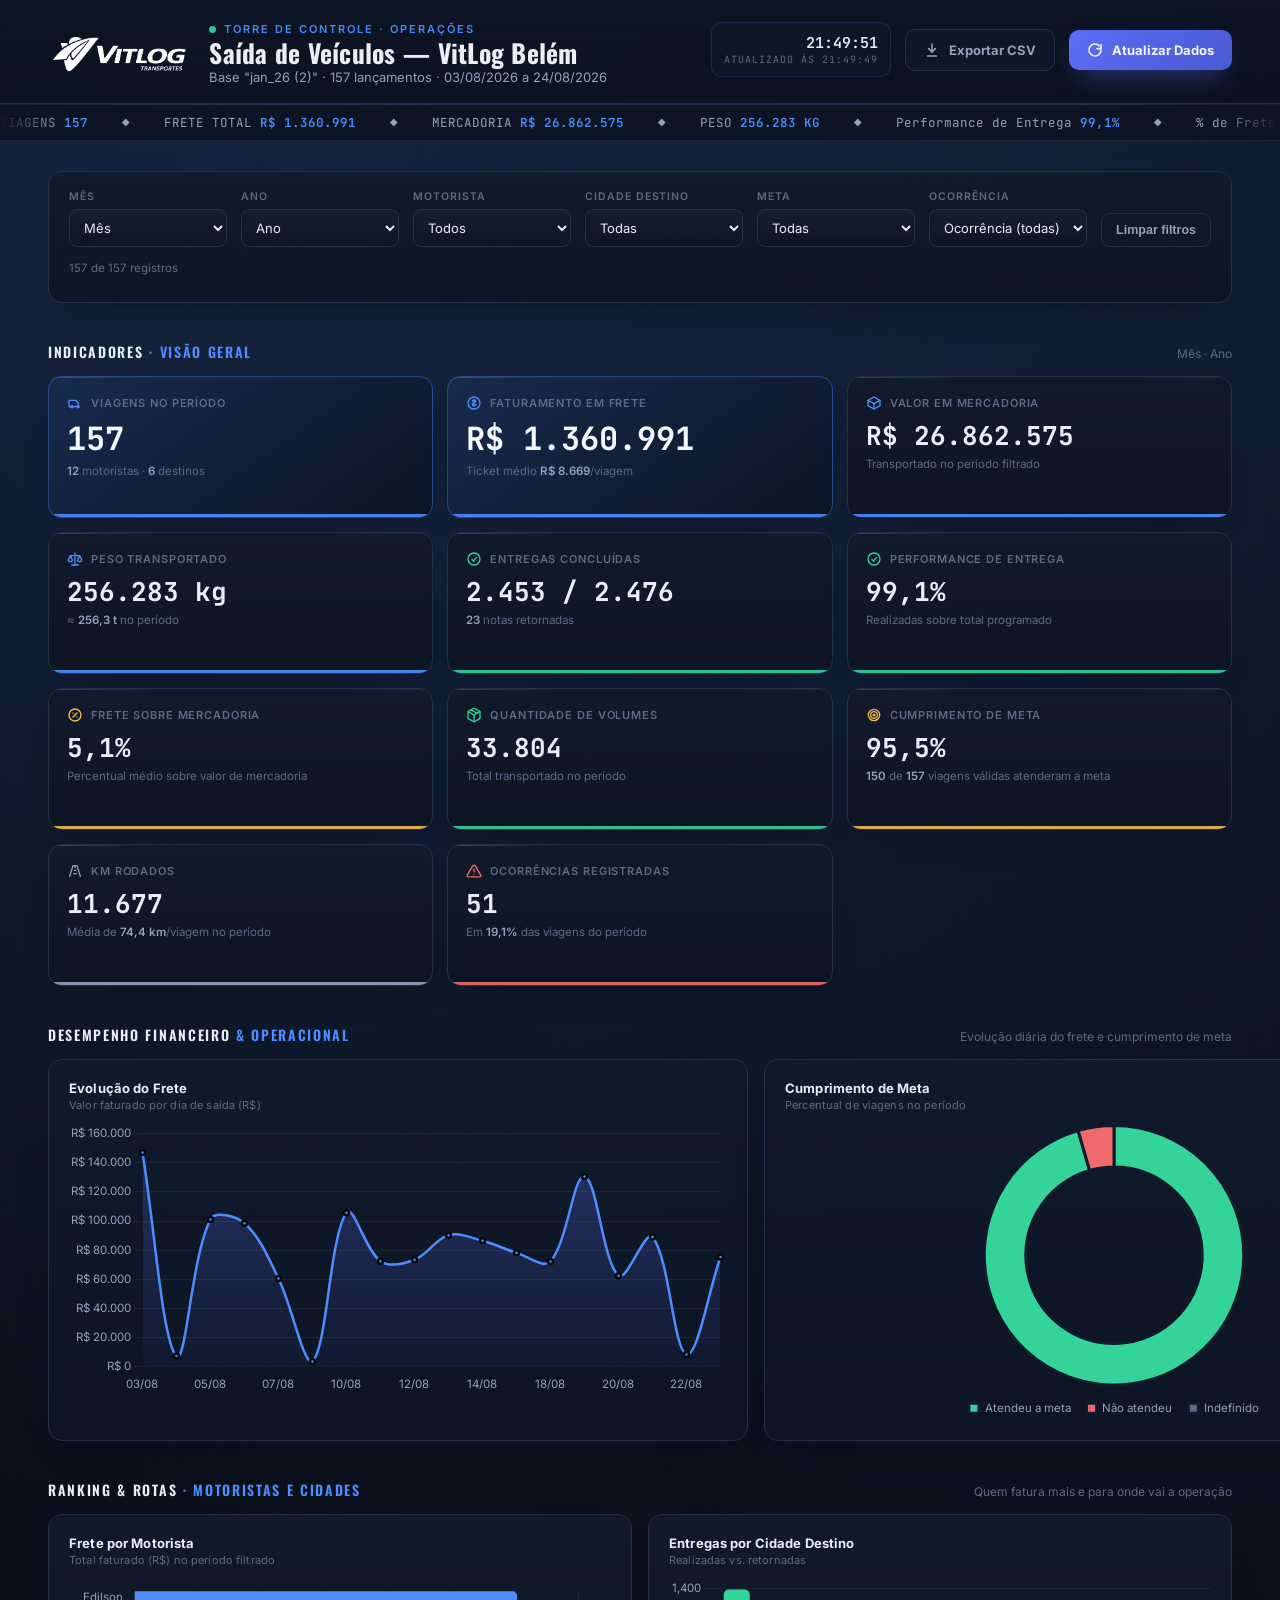
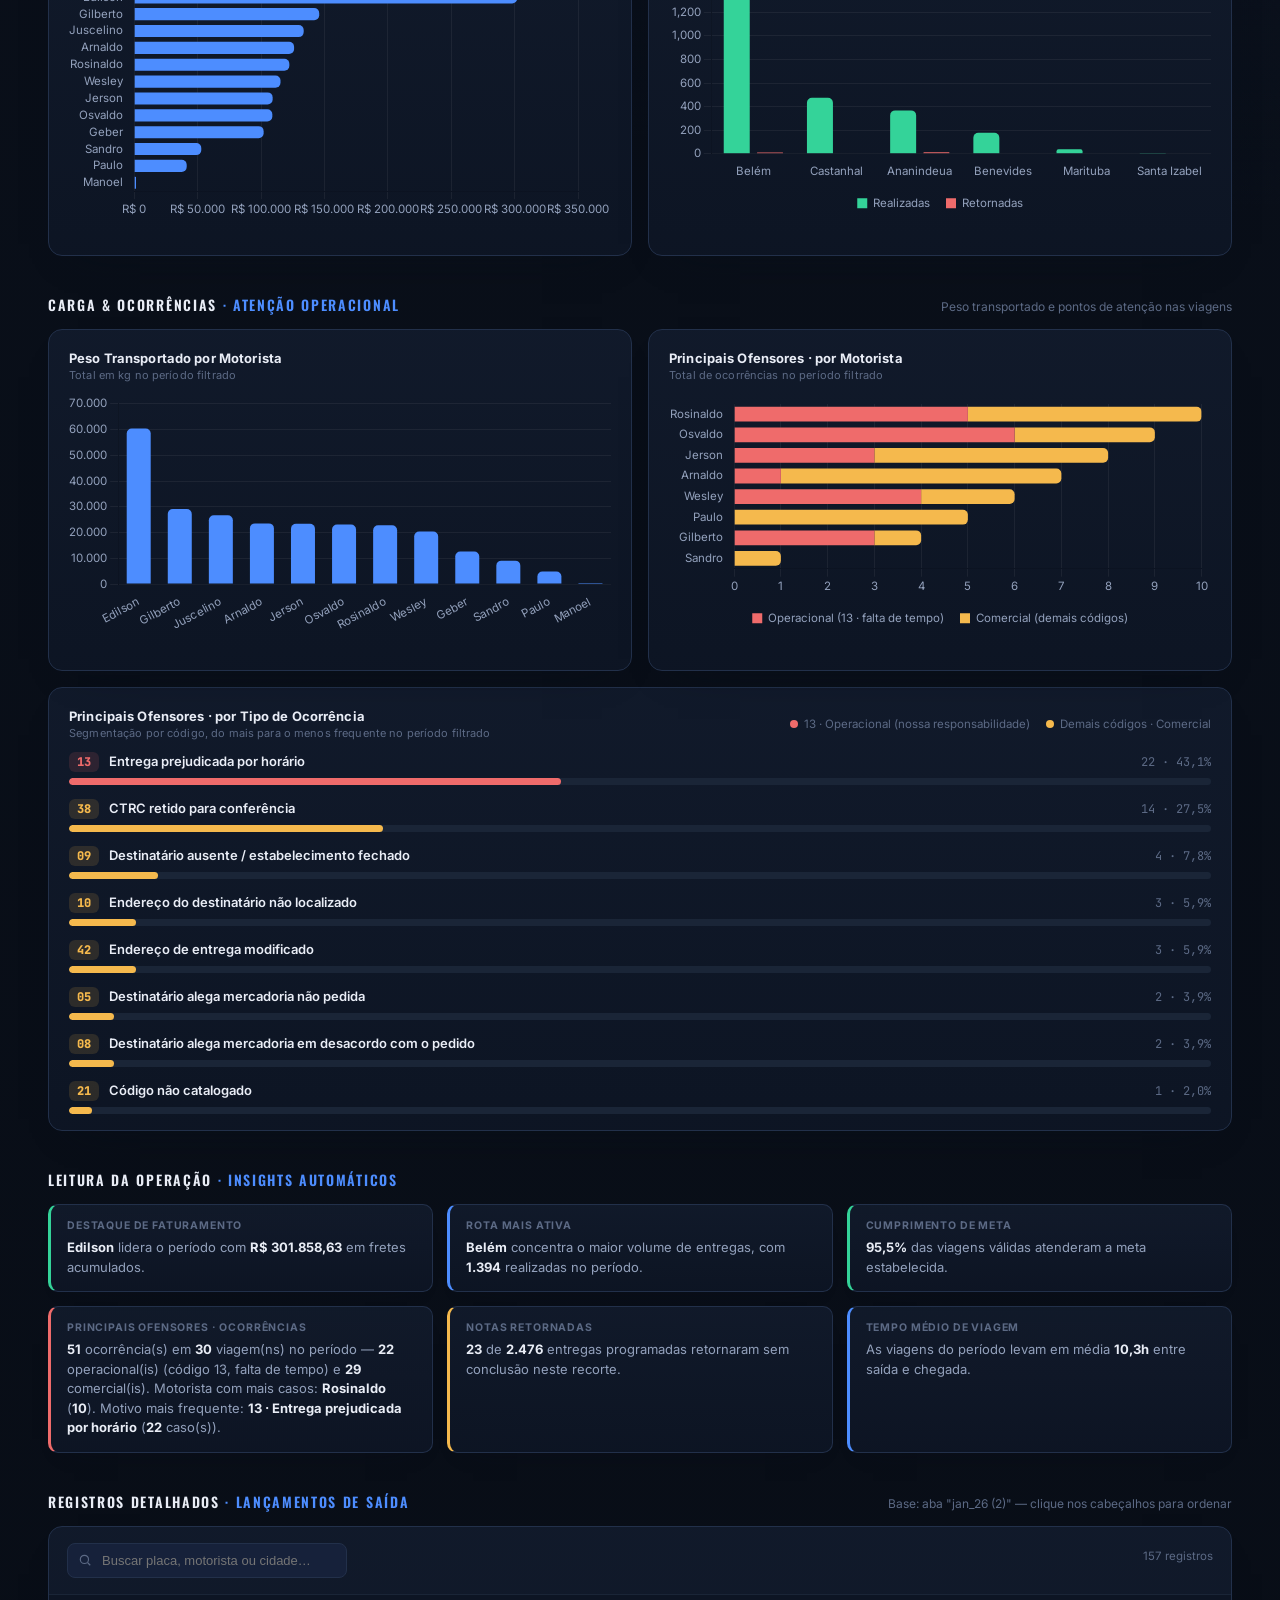
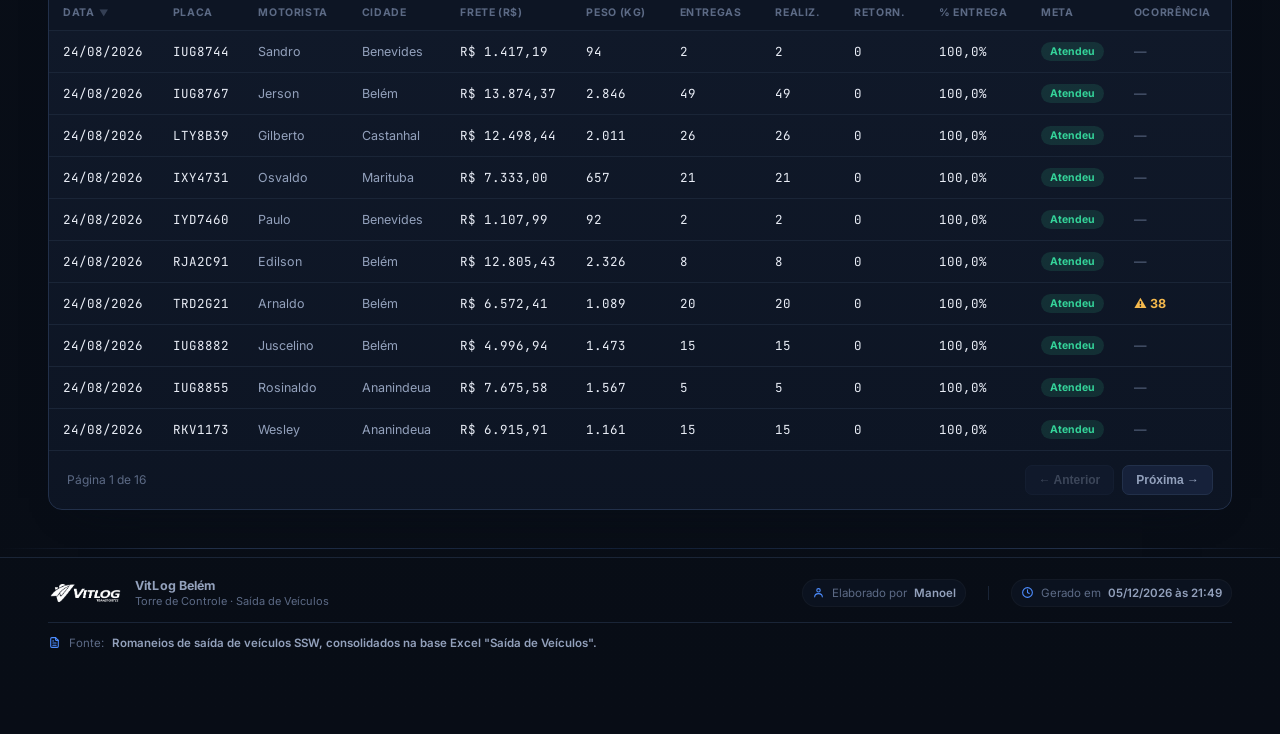
==== index.html @ e60a1e70 "Atualiza projeto" ====
<!DOCTYPE html>
<html lang="pt-BR">
<head>
<meta charset="UTF-8" />
<meta name="viewport" content="width=device-width, initial-scale=1.0" />
<title>Torre de Controle · Saída de Veículos · VitLog Belém</title>
<meta name="description" content="Painel de indicadores operacionais e financeiros da frota VitLog Belém: faturamento, cumprimento de meta, entregas e ocorrências, com filtros por período, motorista e cidade.">
<meta name="color-scheme" content="dark">
<meta name="theme-color" content="#080D16">
<link rel="icon" type="image/png" href="assets/logo.png">
<!--
  Fontes web (Google Fonts): usadas quando há internet disponível, com
  degradação automática para a pilha de fontes do sistema (ver --font-*
  em css/styles.css) quando o computador estiver offline — o painel
  continua 100% funcional sem rede, como descrito no README.
-->
<link rel="preconnect" href="https://fonts.googleapis.com">
<link rel="preconnect" href="https://fonts.gstatic.com" crossorigin>
<link href="https://fonts.googleapis.com/css2?family=Oswald:wght@500;600;700&family=Inter:wght@400;500;600;700;800&family=JetBrains+Mono:wght@400;500;600;700&display=swap" rel="stylesheet">
<link rel="stylesheet" href="css/styles.css">
<script src="js/vendor/chart.umd.js"></script>
</head>
<body>

<header class="topbar">
  <div class="brand">
    <div class="brand-mark">
      <img id="brandLogo" src="assets/logo.png" alt="VitLog Logo">
    </div>
    <div class="brand-text">
      <div class="eyebrow"><span class="live-dot"></span>Torre de Controle · Operações</div>
      <h1>Saída de Veículos — VitLog Belém</h1>
      <p id="periodSub">Carregando período de análise…</p>
    </div>
  </div>
  <div class="top-actions">
    <div class="clock-box">
      <div class="clock-time" id="clockTime">--:--:--</div>
      <div class="clock-label" id="lastUpdate">última atualização</div>
    </div>
    <button id="exportBtn" type="button" aria-label="Exportar registros filtrados em CSV">
      <svg viewBox="0 0 24 24" fill="none" stroke="currentColor" stroke-width="2.4" stroke-linecap="round" stroke-linejoin="round"><path d="M12 3v12"/><path d="m7 10 5 5 5-5"/><path d="M5 21h14"/></svg>
      <span>Exportar CSV</span>
    </button>
    <button id="refreshBtn" type="button">
      <svg viewBox="0 0 24 24" fill="none" stroke="currentColor" stroke-width="2.4" stroke-linecap="round" stroke-linejoin="round"><path d="M21 12a9 9 0 1 1-2.64-6.36"/><path d="M21 4v6h-6"/></svg>
      <span id="refreshLabel">Atualizar Dados</span>
    </button>
  </div>
</header>

<div class="lane-divider"></div>

<div class="ticker-wrap">
  <div class="ticker-track" id="tickerTrack"></div>
</div>

<main>

  <section>
    <div class="filters-bar">
      <div class="filter-field">
        <label>Mês</label>
        <select id="fMes"></select>
      </div>
      <div class="filter-field">
        <label>Ano</label>
        <select id="fAno"></select>
      </div>
      <div class="filter-field">
        <label>Motorista</label>
        <select id="fMotorista"><option value="all">Todos</option></select>
      </div>
      <div class="filter-field">
        <label>Cidade destino</label>
        <select id="fCidade"><option value="all">Todas</option></select>
      </div>
      <div class="filter-field">
        <label>Meta</label>
        <select id="fMeta">
          <option value="all">Todas</option>
          <option value="Atendeu a Meta">Atendeu a meta</option>
          <option value="Não Atendeu a Meta">Não atendeu a meta</option>
        </select>
      </div>
      <div class="filter-field">
        <label>Ocorrência</label>
        <select id="fOcorrencia"></select>
      </div>
      <button id="clearFilters">Limpar filtros</button>
      <div class="filter-count" id="filterCount">— registros</div>
    </div>
  </section>

  <section>
    <div class="section-head">
      <h2>Indicadores <span>· Visão Geral</span></h2>
      <div class="section-sub" id="kpiSub"></div>
    </div>
    <div class="kpi-grid" id="kpiGrid"></div>
  </section>

  <section>
    <div class="section-head">
      <h2>Desempenho Financeiro <span>&amp; Operacional</span></h2>
      <div class="section-sub">Evolução diária do frete e cumprimento de meta</div>
    </div>
    <div class="charts-row">
      <div class="panel">
        <div class="panel-head">
          <div class="panel-title">Evolução do Frete<small>Valor faturado por dia de saída (R$)</small></div>
        </div>
        <div class="chart-box tall"><canvas id="chartFrete"></canvas></div>
      </div>
      <div class="panel">
        <div class="panel-head">
          <div class="panel-title">Cumprimento de Meta<small>Percentual de viagens no período</small></div>
        </div>
        <div class="chart-box tall"><canvas id="chartMeta"></canvas></div>
      </div>
    </div>
  </section>

  <section>
    <div class="section-head">
      <h2>Ranking &amp; Rotas <span>· Motoristas e Cidades</span></h2>
      <div class="section-sub">Quem fatura mais e para onde vai a operação</div>
    </div>
    <div class="charts-row equal">
      <div class="panel">
        <div class="panel-head">
          <div class="panel-title">Frete por Motorista<small>Total faturado (R$) no período filtrado</small></div>
        </div>
        <div class="chart-box"><canvas id="chartMotorista"></canvas></div>
      </div>
      <div class="panel">
        <div class="panel-head">
          <div class="panel-title">Entregas por Cidade Destino<small>Realizadas vs. retornadas</small></div>
        </div>
        <div class="chart-box"><canvas id="chartCidade"></canvas></div>
      </div>
    </div>
  </section>

  <section>
    <div class="section-head">
      <h2>Carga &amp; Ocorrências <span>· Atenção Operacional</span></h2>
      <div class="section-sub">Peso transportado e pontos de atenção nas viagens</div>
    </div>
    <div class="charts-row equal">
      <div class="panel">
        <div class="panel-head">
          <div class="panel-title">Peso Transportado por Motorista<small>Total em kg no período filtrado</small></div>
        </div>
        <div class="chart-box"><canvas id="chartPeso"></canvas></div>
      </div>
      <div class="panel">
        <div class="panel-head">
          <div class="panel-title">Principais Ofensores · por Motorista<small>Total de ocorrências no período filtrado</small></div>
        </div>
        <div class="chart-box"><canvas id="chartOcorrencia"></canvas></div>
      </div>
    </div>

    <div class="panel" style="margin-top:16px;">
      <div class="panel-head">
        <div class="panel-title">Principais Ofensores · por Tipo de Ocorrência<small>Segmentação por código, do mais para o menos frequente no período filtrado</small></div>
        <div class="occ-legend">
          <span><i class="dot operational"></i>13 · Operacional (nossa responsabilidade)</span>
          <span><i class="dot commercial"></i>Demais códigos · Comercial</span>
        </div>
      </div>
      <div class="rank-list" id="occTypeRanking"></div>
    </div>
  </section>

  <section>
    <div class="section-head">
      <h2>Leitura da Operação <span>· Insights Automáticos</span></h2>
    </div>
    <div class="insight-grid" id="insightGrid"></div>
  </section>

  <section>
    <div class="section-head">
      <h2>Registros Detalhados <span>· Lançamentos de Saída</span></h2>
      <div class="section-sub">Base: aba "jan_26 (2)" — clique nos cabeçalhos para ordenar</div>
    </div>
    <div class="table-panel">
      <div class="table-toolbar">
        <div class="search-box">
          <svg viewBox="0 0 24 24" fill="none" stroke="currentColor" stroke-width="2"><circle cx="11" cy="11" r="7"/><path d="m21 21-4.3-4.3"/></svg>
          <label for="tableSearch" class="visually-hidden">Buscar por placa, motorista ou cidade</label>
          <input type="text" id="tableSearch" placeholder="Buscar placa, motorista ou cidade…">
        </div>
        <div class="filter-count" id="tableCount"></div>
      </div>
      <div class="table-scroll">
        <table>
          <caption class="visually-hidden">Lançamentos detalhados de saída de veículos, clique em um cabeçalho de coluna para ordenar</caption>
          <thead>
            <tr>
              <th data-key="data" tabindex="0" role="button" aria-sort="descending">Data<span class="sort-arrow"></span></th>
              <th data-key="placa" tabindex="0" role="button" aria-sort="none">Placa<span class="sort-arrow"></span></th>
              <th data-key="motorista" tabindex="0" role="button" aria-sort="none">Motorista<span class="sort-arrow"></span></th>
              <th data-key="cidade" tabindex="0" role="button" aria-sort="none">Cidade<span class="sort-arrow"></span></th>
              <th data-key="valorFrete" tabindex="0" role="button" aria-sort="none">Frete (R$)<span class="sort-arrow"></span></th>
              <th data-key="peso" tabindex="0" role="button" aria-sort="none">Peso (kg)<span class="sort-arrow"></span></th>
              <th data-key="entregas" tabindex="0" role="button" aria-sort="none">Entregas<span class="sort-arrow"></span></th>
              <th data-key="realizadas" tabindex="0" role="button" aria-sort="none">Realiz.<span class="sort-arrow"></span></th>
              <th data-key="retornadas" tabindex="0" role="button" aria-sort="none">Retorn.<span class="sort-arrow"></span></th>
              <th data-key="pctEntrega" tabindex="0" role="button" aria-sort="none">% Entrega<span class="sort-arrow"></span></th>
              <th data-key="meta" tabindex="0" role="button" aria-sort="none">Meta<span class="sort-arrow"></span></th>
              <th data-key="ocorrencia" tabindex="0" role="button" aria-sort="none">Ocorrência<span class="sort-arrow"></span></th>
            </tr>
          </thead>
          <tbody id="tableBody"></tbody>
        </table>
      </div>
      <div class="table-footer">
        <div class="pg-info" id="pgInfo"></div>
        <div class="pg-btns">
          <button id="pgPrev">← Anterior</button>
          <button id="pgNext">Próxima →</button>
        </div>
      </div>
    </div>
  </section>

</main>

<div class="lane-divider"></div>

<footer>
  <div class="footer-top">
    <div class="footer-left">
      <div class="footer-mark">
        <img id="footerLogo" src="assets/logo.png" alt="VitLog Logo">
      </div>
      <div class="footer-id">
        <span class="f-brand">VitLog Belém</span>
        <span class="f-sub">Torre de Controle · Saída de Veículos</span>
      </div>
    </div>
    <div class="footer-meta">
      <span class="footer-chip">
        <svg viewBox="0 0 24 24" fill="none" stroke="currentColor" stroke-width="2" stroke-linecap="round" stroke-linejoin="round"><circle cx="12" cy="8" r="3.2"/><path d="M5 20c0-3.6 3-6 7-6s7 2.4 7 6"/></svg>
        Elaborado por <b>Manoel</b>
      </span>
      <span class="footer-divider"></span>
      <span class="footer-chip" id="footGenerated">
        <svg viewBox="0 0 24 24" fill="none" stroke="currentColor" stroke-width="2" stroke-linecap="round" stroke-linejoin="round"><circle cx="12" cy="12" r="9"/><path d="M12 7v5l3.2 2"/></svg>
        Gerado em <b id="footGeneratedDate">—</b>
      </span>
    </div>
  </div>
  <div class="footer-source">
    <svg viewBox="0 0 24 24" fill="none" stroke="currentColor" stroke-width="2" stroke-linecap="round" stroke-linejoin="round"><path d="M14 3v4a1 1 0 0 0 1 1h4"/><path d="M17 21H7a2 2 0 0 1-2-2V5a2 2 0 0 1 2-2h7l5 5v11a2 2 0 0 1-2 2Z"/><path d="M9 13h6M9 17h6M9 9h1"/></svg>
    Fonte: <b>Romaneios de saída de veículos SSW, consolidados na base Excel "Saída de Veículos".</b>
  </div>
</footer>

<div id="toast" role="status" aria-live="polite">
  <svg viewBox="0 0 24 24" fill="none" stroke="currentColor" stroke-width="2.4" stroke-linecap="round" stroke-linejoin="round"><path d="M20 6 9 17l-5-5"/></svg>
  <span id="toastMsg">Dados atualizados</span>
</div>

<script src="data/dataset.js"></script>
<script src="js/app.js"></script>
</body>
</html>
---- css/styles.css ----
:root{
    color-scheme: dark;
    --bg:#080D16;
    --bg-panel:#111A2B;
    --bg-panel-2:#0D1524;
    --bg-elev:#16213A;
    --border:#22304A;
    --border-soft:#1A2537;
    --text:#E9EDF6;
    --text-dim:#93A1BC;
    --text-faint:#5C6A85;
    --accent:#4D8DFF;
    --accent-soft:#4D8DFF22;
    --accent-2:#34D399;
    --accent-2-soft:#34D39922;
    --accent-3:#F5B94D;
    --accent-3-soft:#F5B94D22;
    --accent-danger:#EF6B6B;
    --accent-danger-soft:#EF6B6B22;
    --accent-blue:#4D8DFF;
    --accent-blue-soft:#4D8DFF22;
    --radius:14px;
    --shadow: 0 20px 50px -25px rgba(0,0,0,0.6);
    /* Pilhas de fonte com degradação: se 'Inter'/'Oswald'/'JetBrains Mono' não
       carregarem (ex.: sem internet), o navegador cai direto em fontes do
       sistema, mantendo o painel legível e utilizável offline. */
    --font-sans: 'Inter', -apple-system, 'Segoe UI', Roboto, Helvetica, Arial, sans-serif;
    --font-display: 'Oswald', 'Segoe UI', Roboto, Helvetica, Arial, sans-serif;
    --font-mono: 'JetBrains Mono', 'SFMono-Regular', Consolas, 'Liberation Mono', Menlo, monospace;
  }
  *{box-sizing:border-box; margin:0; padding:0;}
  html,body{background:var(--bg); color:var(--text); font-family:var(--font-sans); -webkit-font-smoothing:antialiased;}
  .visually-hidden{
    position:absolute; width:1px; height:1px; margin:-1px; padding:0; overflow:hidden;
    clip:rect(0 0 0 0); white-space:nowrap; border:0;
  }
  body{
    background:
      radial-gradient(circle at 12% 0%, rgba(77,141,255,0.14), transparent 38%),
      radial-gradient(circle at 88% 6%, rgba(77,141,255,0.07), transparent 42%),
      linear-gradient(180deg, #0a101b 0%, var(--bg) 100%);
    min-height:100vh;
    padding-bottom:60px;
  }
  ::selection{background:var(--accent); color:#0A0A0A;}
  .mono{font-family:var(--font-mono);}
  .display{font-family:var(--font-display); text-transform:uppercase; letter-spacing:0.04em;}

  /* ---------- Lane divider (signature motif) ---------- */
  .lane-divider{
    height:1px;
    width:100%;
    background:linear-gradient(90deg, transparent 0%, var(--border) 15%, var(--accent-soft) 50%, var(--border) 85%, transparent 100%);
    margin: 0;
  }

  /* ---------- Header ---------- */
  header.topbar{
    padding: 22px clamp(16px,4vw,48px) 18px;
    display:flex; align-items:flex-start; justify-content:space-between; gap:24px; flex-wrap:wrap;
    border:1px solid rgba(34,48,74,0.9);
    border-top:none; border-left:none; border-right:none;
    background:linear-gradient(180deg, rgba(12,20,35,0.92), rgba(8,13,22,0.72));
    backdrop-filter: blur(8px);
  }
  .brand{display:flex; align-items:center; gap:18px; min-width:0;}
  .brand-mark{
    height:42px; width:auto; max-width:260px; min-width:0; border-radius:0;
    background:transparent; display:flex; align-items:center; justify-content:flex-start;
    box-shadow:none; flex-shrink:0;
  }
  .brand-text{min-width:0;}
  .brand-mark img,
  .footer-mark img{
    display:block; width:auto; height:100%; max-width:100%;
    object-fit:contain; filter: brightness(0) invert(1) saturate(0.15);
  }
  .brand-mark svg{width:24px; height:24px;}
  .brand-text .eyebrow{
    font-size:11px; letter-spacing:0.18em; color:var(--accent); font-weight:600; text-transform:uppercase;
    display:flex; align-items:center; gap:8px;
    opacity:0.96;
  }
  .live-dot{width:7px; height:7px; border-radius:50%; background:var(--accent-2); box-shadow:0 0 0 0 var(--accent-2); animation:pulse 2s infinite;}
  @keyframes pulse{
    0%{box-shadow:0 0 0 0 rgba(47,217,138,0.55);}
    70%{box-shadow:0 0 0 8px rgba(47,217,138,0);}
    100%{box-shadow:0 0 0 0 rgba(47,217,138,0);}
  }
  .brand-text h1{
    font-family:var(--font-display); font-weight:700; font-size:clamp(22px, 2vw, 30px); letter-spacing:0.01em;
    margin-top:2px; text-transform:none; line-height:1.15;
  }
  .brand-text p{color:var(--text-dim); font-size:13px; margin-top:2px;}

  .top-actions{display:flex; align-items:center; gap:14px; flex-wrap:wrap;}
  .clock-box{
    text-align:right; font-family:var(--font-mono);
    background:rgba(17,26,43,0.7); border:1px solid rgba(91,110,245,0.18);
    border-radius:10px; padding:10px 12px; box-shadow:inset 0 1px 0 rgba(255,255,255,0.02);
  }
  .clock-box .clock-time{font-size:15px; font-weight:600; color:var(--text);}
  .clock-box .clock-label{font-size:10px; color:var(--text-faint); letter-spacing:0.1em; text-transform:uppercase;}

  #refreshBtn{
    display:flex; align-items:center; gap:9px;
    background:linear-gradient(135deg, #5B6EF5 0%, #4A5AD3 100%);
    color:#F5F7FF; border:none;
    font-family:var(--font-sans); font-weight:700; font-size:13px;
    padding:12px 18px; border-radius:10px; cursor:pointer;
    box-shadow:0 12px 28px -12px rgba(91,110,245,0.7);
    transition:transform .15s ease, box-shadow .15s ease, opacity .15s ease;
  }
  #refreshBtn:hover{transform:translateY(-1px); box-shadow:0 16px 32px -12px rgba(91,110,245,0.75); filter:brightness(1.04);}
  #refreshBtn:active{transform:translateY(0px) scale(0.98);}
  #refreshBtn:disabled{opacity:0.7; cursor:progress;}
  #refreshBtn svg{width:16px; height:16px; transition:transform .6s ease;}
  #refreshBtn.spinning svg{animation:spin 0.7s linear infinite;}
  @keyframes spin{to{transform:rotate(360deg);}}

  #exportBtn{
    display:flex; align-items:center; gap:9px;
    background:rgba(17,26,43,0.7); color:var(--text-dim);
    border:1px solid var(--border);
    font-family:var(--font-sans); font-weight:700; font-size:13px;
    padding:12px 18px; border-radius:10px; cursor:pointer;
    transition:transform .15s ease, border-color .15s ease, color .15s ease;
  }
  #exportBtn:hover{transform:translateY(-1px); border-color:var(--accent-2); color:var(--accent-2);}
  #exportBtn:active{transform:translateY(0px) scale(0.98);}
  #exportBtn svg{width:16px; height:16px;}

  /* ---------- Ticker ---------- */
  .ticker-wrap{
    background:var(--bg-panel-2);
    border-bottom:1px solid var(--border-soft);
    overflow:hidden;
    white-space:nowrap;
    position:relative;
  }
  .ticker-wrap::before, .ticker-wrap::after{
    content:''; position:absolute; top:0; bottom:0; width:60px; z-index:2; pointer-events:none;
  }
  .ticker-wrap::before{left:0; background:linear-gradient(90deg, var(--bg-panel-2), transparent);}
  .ticker-wrap::after{right:0; background:linear-gradient(270deg, var(--bg-panel-2), transparent);}
  .ticker-track{
    display:inline-flex; align-items:center; gap:34px; padding:9px 0;
    animation:ticker 38s linear infinite;
  }
  .ticker-wrap:hover .ticker-track{animation-play-state:paused;}
  @keyframes ticker{ from{transform:translateX(0);} to{transform:translateX(-50%);} }
  .ticker-item{
    font-family:var(--font-mono); font-size:12.5px; color:var(--text-dim);
    display:inline-flex; align-items:center; gap:8px;
  }
  .ticker-item b{color:var(--accent); font-weight:600;}
  .ticker-item .dot{color:var(--border);}

  /* ---------- Layout ---------- */
  main{padding: 30px clamp(16px,4vw,48px) 0; max-width:1600px; margin:0 auto;}
  section{margin-bottom:38px;}
  .section-head{display:flex; align-items:baseline; justify-content:space-between; margin-bottom:14px; flex-wrap:wrap; gap:8px;}
  .section-head h2{font-family:var(--font-display); font-size:14px; letter-spacing:0.12em; text-transform:uppercase; color:var(--text); font-weight:600;}
  .section-head h2 span{color:var(--accent);}
  .section-sub{font-size:12px; color:var(--text-faint);}

  /* ---------- Filters ---------- */
  .filters-bar{
    background:linear-gradient(180deg, rgba(17,26,43,0.95), rgba(13,21,36,0.9)); border:1px solid var(--border); border-radius:var(--radius);
    padding:18px 20px; display:flex; gap:14px; flex-wrap:wrap; align-items:flex-end;
    box-shadow:0 18px 40px -28px rgba(7,12,20,0.95);
  }
  .filter-field{display:flex; flex-direction:column; gap:6px; min-width:140px; flex:1;}
  .filter-field label{font-size:10.5px; letter-spacing:0.09em; text-transform:uppercase; color:var(--text-faint); font-weight:600;}
  .filter-field select, .filter-field input{
    background:linear-gradient(180deg, rgba(21,31,48,0.9), rgba(13,21,36,0.8)); border:1px solid var(--border); color:var(--text);
    border-radius:8px; padding:9px 10px; font-size:13px; font-family:var(--font-sans);
    outline:none; transition:border-color .15s ease, box-shadow .15s ease, transform .15s ease;
  }
  .filter-field select:focus, .filter-field input:focus{border-color:var(--accent); box-shadow:0 0 0 3px rgba(91,110,245,0.12);}
  .filter-field select option{
    background-color:#151F33; color:var(--text); padding:8px 10px;
  }
  .filter-field select option:checked, .filter-field select option:hover{
    background-color:var(--accent); color:#F5F7FF;
  }
  .filter-field.grow{flex:1.4;}
  #clearFilters{
    background:transparent; border:1px solid var(--border); color:var(--text-dim);
    padding:9px 14px; border-radius:8px; font-size:12.5px; font-weight:600; cursor:pointer;
    white-space:nowrap; transition:all .15s ease;
  }
  #clearFilters:hover{border-color:var(--accent-danger); color:var(--accent-danger);}
  .filter-count{font-size:11.5px; color:var(--text-faint); white-space:nowrap; padding-bottom:9px;}

  /* ---------- KPI grid ---------- */
  .kpi-grid{display:grid; grid-template-columns:repeat(5, minmax(0, 1fr)); gap:14px;}
  .kpi-card{
    background:linear-gradient(180deg, rgba(17,26,43,0.96), rgba(13,21,36,0.96)); border:1px solid var(--border); border-radius:var(--radius);
    min-height:142px; padding:18px 18px 16px; position:relative; overflow:hidden; box-shadow:0 18px 40px -30px rgba(7,14,24,0.9);
    transition:transform .18s ease, border-color .18s ease, box-shadow .18s ease;
  }
  .kpi-card:hover{transform:translateY(-2px); border-color:rgba(77,141,255,0.55); box-shadow:0 22px 46px -28px rgba(77,141,255,0.4);}
  .kpi-card:nth-child(1), .kpi-card:nth-child(2){
    background:linear-gradient(145deg, rgba(24,43,78,0.98), rgba(13,21,36,0.98));
    border-color:rgba(77,141,255,0.38);
  }
  .kpi-card:nth-child(1) .kpi-value, .kpi-card:nth-child(2) .kpi-value{font-size:32px; color:#F5F8FF;}
  .kpi-card::before{
    content:''; position:absolute; inset:0 auto auto 0; width:100%; height:1px;
    background:linear-gradient(90deg, rgba(255,255,255,0.18), transparent 30%, transparent 70%, rgba(255,255,255,0.06));
  }
  .kpi-card::after{
    content:''; position:absolute; left:0; bottom:0; height:3px; width:100%;
    background:var(--kpi-color, var(--accent)); opacity:0.9;
  }
  .kpi-label{font-size:11px; letter-spacing:0.08em; text-transform:uppercase; color:var(--text-faint); font-weight:600; display:flex; align-items:center; gap:8px;}
  .kpi-icon{width:16px; height:16px; color:var(--kpi-color, var(--accent));}
  .kpi-value{font-family:var(--font-mono); font-size:26px; font-weight:700; margin-top:10px; color:var(--text); letter-spacing:0; line-height:1.15;}
  .kpi-sub{font-size:11.5px; color:var(--text-faint); margin-top:6px;}
  .kpi-sub b{color:var(--text-dim); font-weight:600;}

  /* ---------- Charts ---------- */
  .charts-row{display:grid; grid-template-columns: 1.5fr 1fr; gap:16px;}
  .charts-row.equal{grid-template-columns:1fr 1fr;}
  .panel{
    background:linear-gradient(180deg, rgba(17,26,43,0.96), rgba(13,21,36,0.96)); border:1px solid var(--border); border-radius:var(--radius);
    padding:20px 20px 16px; box-shadow:0 18px 40px -30px rgba(7,14,24,0.9); display:flex; flex-direction:column;
  }
  .panel-head{display:flex; align-items:center; justify-content:space-between; margin-bottom:12px; flex-wrap:wrap; gap:10px;}
  .occ-legend{display:flex; gap:16px; flex-wrap:wrap; font-size:11.5px; color:var(--text-faint);}
  .occ-legend span{display:flex; align-items:center; gap:6px;}
  .occ-legend .dot{width:8px; height:8px; border-radius:50%; display:inline-block;}
  .occ-legend .dot.operational{background:var(--accent-danger);}
  .occ-legend .dot.commercial{background:var(--accent-3);}
  .panel-title{font-size:13px; font-weight:700; color:var(--text); letter-spacing:0.01em;}
  .panel-title small{display:block; font-size:11px; color:var(--text-faint); font-weight:400; margin-top:2px;}
  .chart-box{position:relative; height:260px;}
  .chart-box.tall{height:300px;}

  .legend-chip{font-size:10.5px; padding:4px 9px; border-radius:20px; font-weight:600; display:inline-flex; align-items:center; gap:5px;}

  /* ---------- Insights ---------- */
  .insight-grid{display:grid; grid-template-columns:repeat(3, 1fr); gap:14px;}
  .insight-card{
    background:linear-gradient(180deg, rgba(17,26,43,0.94), rgba(13,21,36,0.92)); border:1px solid var(--border); border-left:3px solid var(--accent);
    border-radius:10px; padding:14px 16px; box-shadow:0 12px 28px -26px rgba(10,16,27,0.9);
  }
  .insight-card.warn{border-left-color:var(--accent-3);}
  .insight-card.danger{border-left-color:var(--accent-danger);}
  .insight-card.good{border-left-color:var(--accent-2);}
  .insight-card .i-label{font-size:10.5px; text-transform:uppercase; letter-spacing:0.08em; color:var(--text-faint); font-weight:700; margin-bottom:6px;}
  .insight-card .i-text{font-size:13px; color:var(--text-dim); line-height:1.5;}
  .insight-card .i-text b{color:var(--text); font-weight:700;}

  /* ---------- Table ---------- */
  .table-panel{background:linear-gradient(180deg, rgba(17,26,43,0.96), rgba(13,21,36,0.96)); border:1px solid var(--border); border-radius:var(--radius); box-shadow:0 18px 40px -30px rgba(7,14,24,0.9); overflow:hidden;}
  .table-toolbar{
    display:flex; align-items:center; justify-content:space-between; gap:14px; padding:16px 18px; flex-wrap:wrap;
    border-bottom:1px solid var(--border-soft);
  }
  .search-box{position:relative; flex:1; max-width:280px; min-width:180px;}
  .search-box input{
    width:100%; background:var(--bg-elev); border:1px solid var(--border); color:var(--text);
    padding:9px 12px 9px 34px; border-radius:8px; font-size:13px; outline:none;
  }
  .search-box input:focus{border-color:var(--accent);}
  .search-box svg{position:absolute; left:11px; top:50%; transform:translateY(-50%); width:14px; height:14px; color:var(--text-faint);}
  .table-scroll{overflow-x:auto;}
  table{width:100%; border-collapse:collapse; min-width:960px;}
  thead th{
    text-align:left; font-size:10.5px; text-transform:uppercase; letter-spacing:0.06em; color:var(--text-faint);
    padding:11px 14px; border-bottom:1px solid var(--border-soft); cursor:pointer; user-select:none; white-space:nowrap;
    font-weight:700; background:var(--bg-panel-2);
  }
  thead th:hover{color:var(--accent);}
  thead th .sort-arrow{margin-left:4px; opacity:0.5; font-size:9px;}
  tbody td{padding:11px 14px; border-bottom:1px solid var(--border-soft); font-size:12.5px; color:var(--text-dim); white-space:nowrap;}
  tbody tr:hover{background:var(--bg-elev);}
  tbody td.mono-cell{font-family:var(--font-mono); color:var(--text);}
  .badge{padding:3px 9px; border-radius:20px; font-size:10.5px; font-weight:700; display:inline-block;}
  .badge.ok{background:var(--accent-2-soft); color:var(--accent-2);}
  .badge.no{background:var(--accent-danger-soft); color:var(--accent-danger);}
  .badge.na{background:var(--border-soft); color:var(--text-faint);}
  .occ-flag{color:var(--accent-3); font-weight:700;}
  .occ-flag-critical{color:var(--accent-danger); font-weight:800;}
  .occ-none{color:var(--text-faint);}

  /* Ranking de ofensores por tipo de ocorrência */
  .rank-list{display:flex; flex-direction:column; gap:14px;}
  .rank-empty{color:var(--text-faint); font-size:13px; padding:8px 2px;}
  .rank-item-top{display:flex; align-items:baseline; gap:10px; margin-bottom:6px; flex-wrap:wrap;}
  .rank-code{
    font-family:var(--font-mono); font-weight:800; font-size:12px;
    padding:2px 8px; border-radius:6px; letter-spacing:0.02em;
  }
  .rank-code.operational{color:var(--accent-danger); background:var(--accent-danger-soft);}
  .rank-code.commercial{color:var(--accent-3); background:var(--accent-3-soft);}
  .rank-desc{font-size:13px; color:var(--text); font-weight:600; flex:1 1 auto; min-width:160px;}
  .rank-count{font-family:var(--font-mono); font-size:12px; color:var(--text-faint); white-space:nowrap;}
  .rank-bar-track{height:7px; border-radius:4px; background:var(--border-soft); overflow:hidden;}
  .rank-bar-fill{height:100%; border-radius:4px;}
  .rank-bar-fill.operational{background:var(--accent-danger);}
  .rank-bar-fill.commercial{background:var(--accent-3);}

  .table-footer{display:flex; align-items:center; justify-content:space-between; padding:14px 18px; flex-wrap:wrap; gap:10px;}
  .pg-info{font-size:12px; color:var(--text-faint);}
  .pg-btns{display:flex; gap:8px;}
  .pg-btns button{
    background:var(--bg-elev); border:1px solid var(--border); color:var(--text-dim);
    padding:7px 13px; border-radius:7px; font-size:12px; cursor:pointer; font-weight:600;
  }
  .pg-btns button:hover:not(:disabled){border-color:var(--accent); color:var(--accent);}
  .pg-btns button:disabled{opacity:0.35; cursor:not-allowed;}

  footer{
    display:flex; flex-direction:column; gap:14px;
    padding:20px clamp(16px,4vw,48px) 22px; margin-top:8px;
    border-top:1px solid var(--border-soft);
    background:linear-gradient(180deg, rgba(8,13,22,0.38), rgba(8,13,22,0.12));
  }
  .footer-top{display:flex; align-items:center; justify-content:space-between; flex-wrap:wrap; gap:16px;}
  .footer-source{
    display:flex; align-items:flex-start; gap:8px; font-size:11.5px; color:var(--text-faint);
    padding-top:12px; border-top:1px solid var(--border-soft); line-height:1.5;
  }
  .footer-source svg{width:13px; height:13px; color:var(--accent); flex-shrink:0; margin-top:1px;}
  .footer-source b{color:var(--text-dim); font-weight:600;}
  .footer-left{display:flex; align-items:center; gap:12px;}
  .footer-mark{
    height:22px; width:auto; max-width:160px; min-width:0; border-radius:0; flex-shrink:0;
    background:transparent; display:flex; align-items:center; justify-content:flex-start;
  }
  .footer-mark svg{width:15px; height:15px;}
  .footer-id{display:flex; flex-direction:column; gap:1px;}
  .footer-id .f-brand{font-size:12.5px; font-weight:700; color:var(--text-dim); letter-spacing:0.01em;}
  .footer-id .f-sub{font-size:11px; color:var(--text-faint);}
  .footer-meta{display:flex; align-items:center; gap:22px; flex-wrap:wrap;}
  .footer-chip{display:flex; align-items:center; gap:7px; font-size:11.5px; color:var(--text-faint); background:rgba(17,26,43,0.45); border:1px solid rgba(255,255,255,0.03); padding:6px 9px; border-radius:999px;}
  .footer-chip svg{width:13px; height:13px; color:var(--accent); flex-shrink:0;}
  .footer-chip b{color:var(--text-dim); font-weight:600;}
  .footer-divider{width:1px; height:14px; background:var(--border-soft);}
  @media (max-width: 720px){
    footer{padding-left:16px; padding-right:16px;}
    .footer-top{flex-direction:column; align-items:flex-start;}
    .footer-meta{gap:14px;}
  }

  /* ---------- Toast ---------- */
  #toast{
    position:fixed; bottom:24px; left:50%; transform:translateX(-50%) translateY(20px);
    background:var(--bg-elev); border:1px solid var(--accent-2); color:var(--text);
    padding:12px 20px; border-radius:10px; font-size:13px; font-weight:600;
    display:flex; align-items:center; gap:10px; box-shadow:0 20px 40px -15px rgba(0,0,0,0.7);
    opacity:0; pointer-events:none; transition:all .3s ease; z-index:50;
  }
  #toast.show{opacity:1; transform:translateX(-50%) translateY(0);}
  #toast svg{width:16px; height:16px; color:var(--accent-2);}

  @media (max-width: 1300px){
    .kpi-grid{grid-template-columns:repeat(3,1fr);}
  }
  @media (max-width: 1100px){
    .kpi-grid{grid-template-columns:repeat(2,1fr);}
    .charts-row, .charts-row.equal{grid-template-columns:1fr;}
    .insight-grid{grid-template-columns:1fr;}
  }
  @media (max-width: 640px){
    .kpi-grid{grid-template-columns:1fr;}
    header.topbar{flex-direction:column; align-items:flex-start;}
    .brand{width:100%; align-items:center;}
    .brand-mark{height:36px;}
    .brand-text h1{font-size:22px;}
    .top-actions{width:100%; justify-content:space-between;}
    .footer-left{width:100%;}
    .footer-mark{height:20px;}
  }

  @media (max-width: 420px){
    .brand-mark{height:32px;}
    .footer-mark{height:18px;}
    .brand{gap:12px;}
  }
  :focus-visible{outline:2px solid var(--accent); outline-offset:2px;}

  @media (min-width: 1301px){
    .kpi-card:nth-child(1), .kpi-card:nth-child(2){min-height:156px; padding-top:20px;}
  }

  @media (max-width: 640px){
    main{padding-top:22px;}
    section{margin-bottom:30px;}
    .section-head{align-items:flex-start;}
    .section-sub{line-height:1.35;}
    .filters-bar{padding:16px; gap:12px;}
    .filter-field{min-width:calc(50% - 6px);}
    .filter-field.grow{min-width:100%;}
    #clearFilters{flex:1;}
    .filter-count{padding-bottom:0; align-self:center;}
    .kpi-card:nth-child(1), .kpi-card:nth-child(2){min-height:142px;}
    .kpi-card:nth-child(1) .kpi-value, .kpi-card:nth-child(2) .kpi-value{font-size:29px;}
    .panel{padding:17px 16px 13px;}
    .chart-box{height:240px;}
    .chart-box.tall{height:270px;}
  }
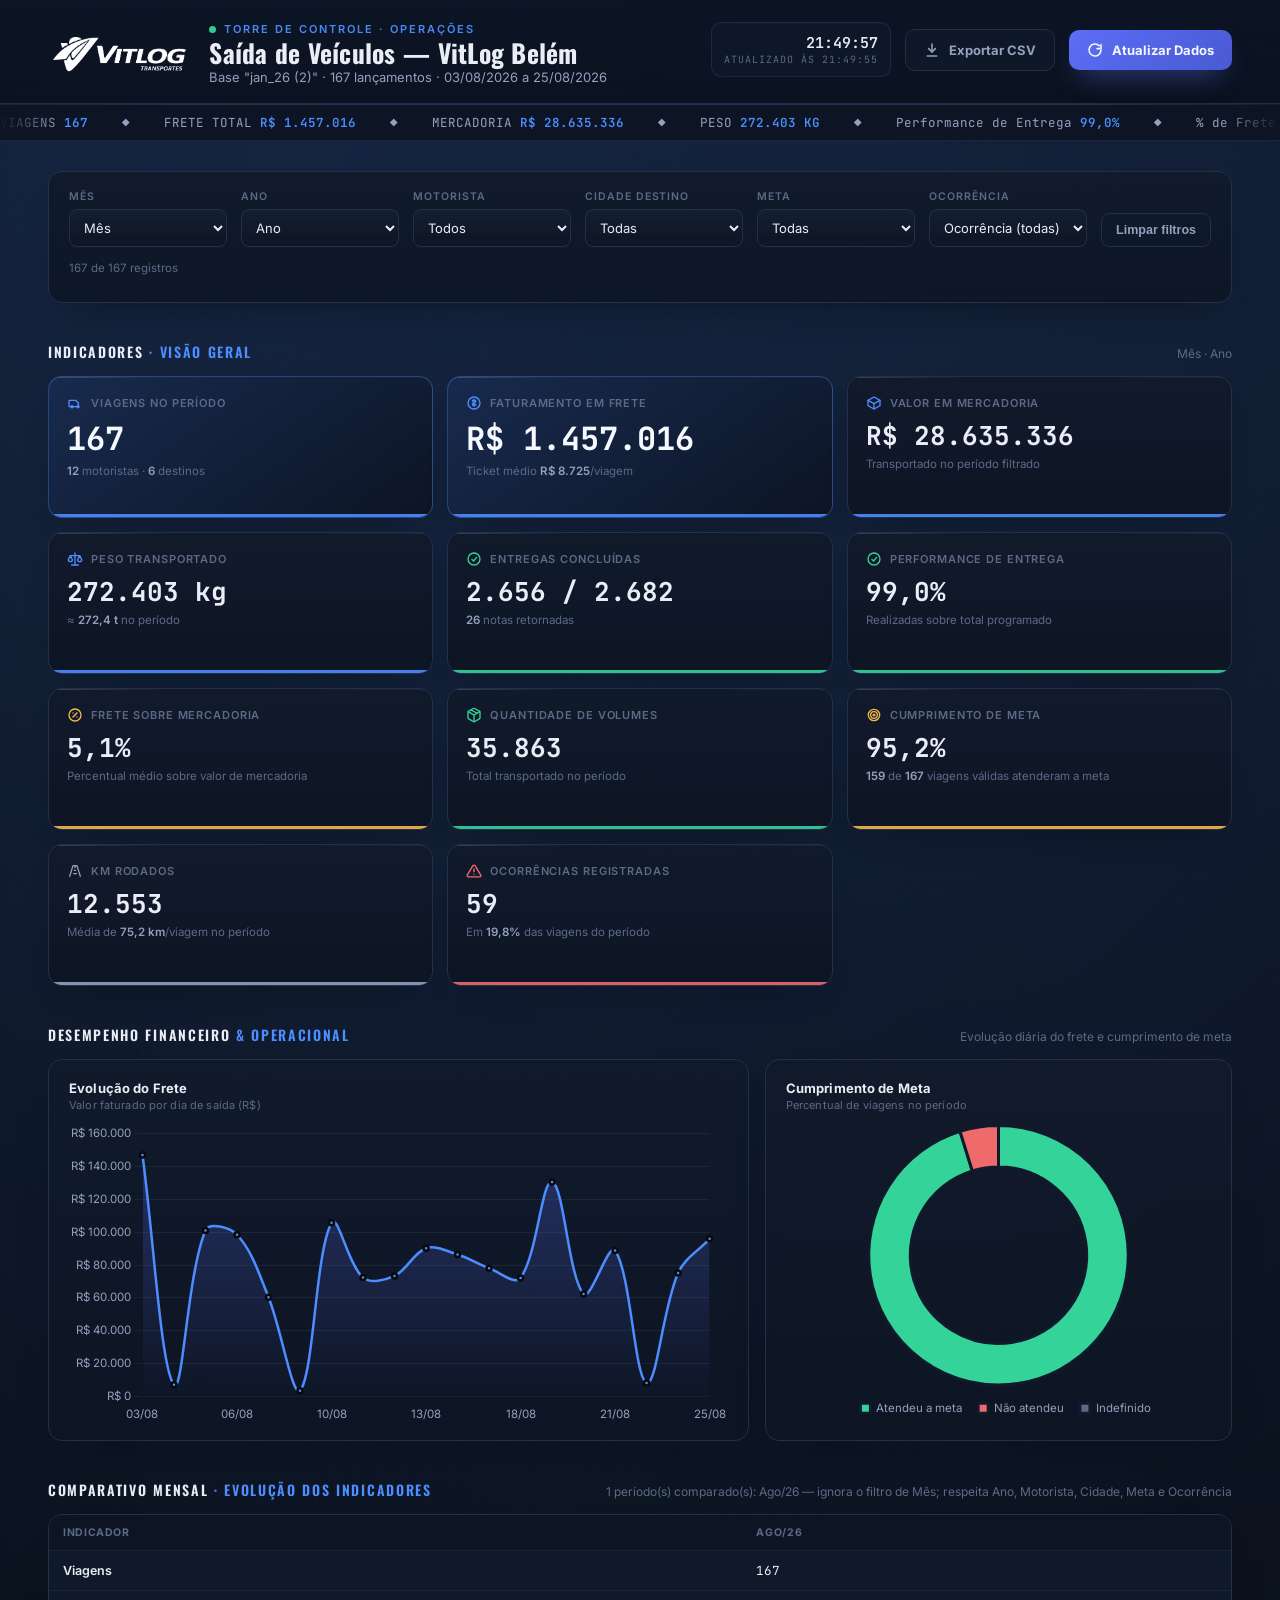
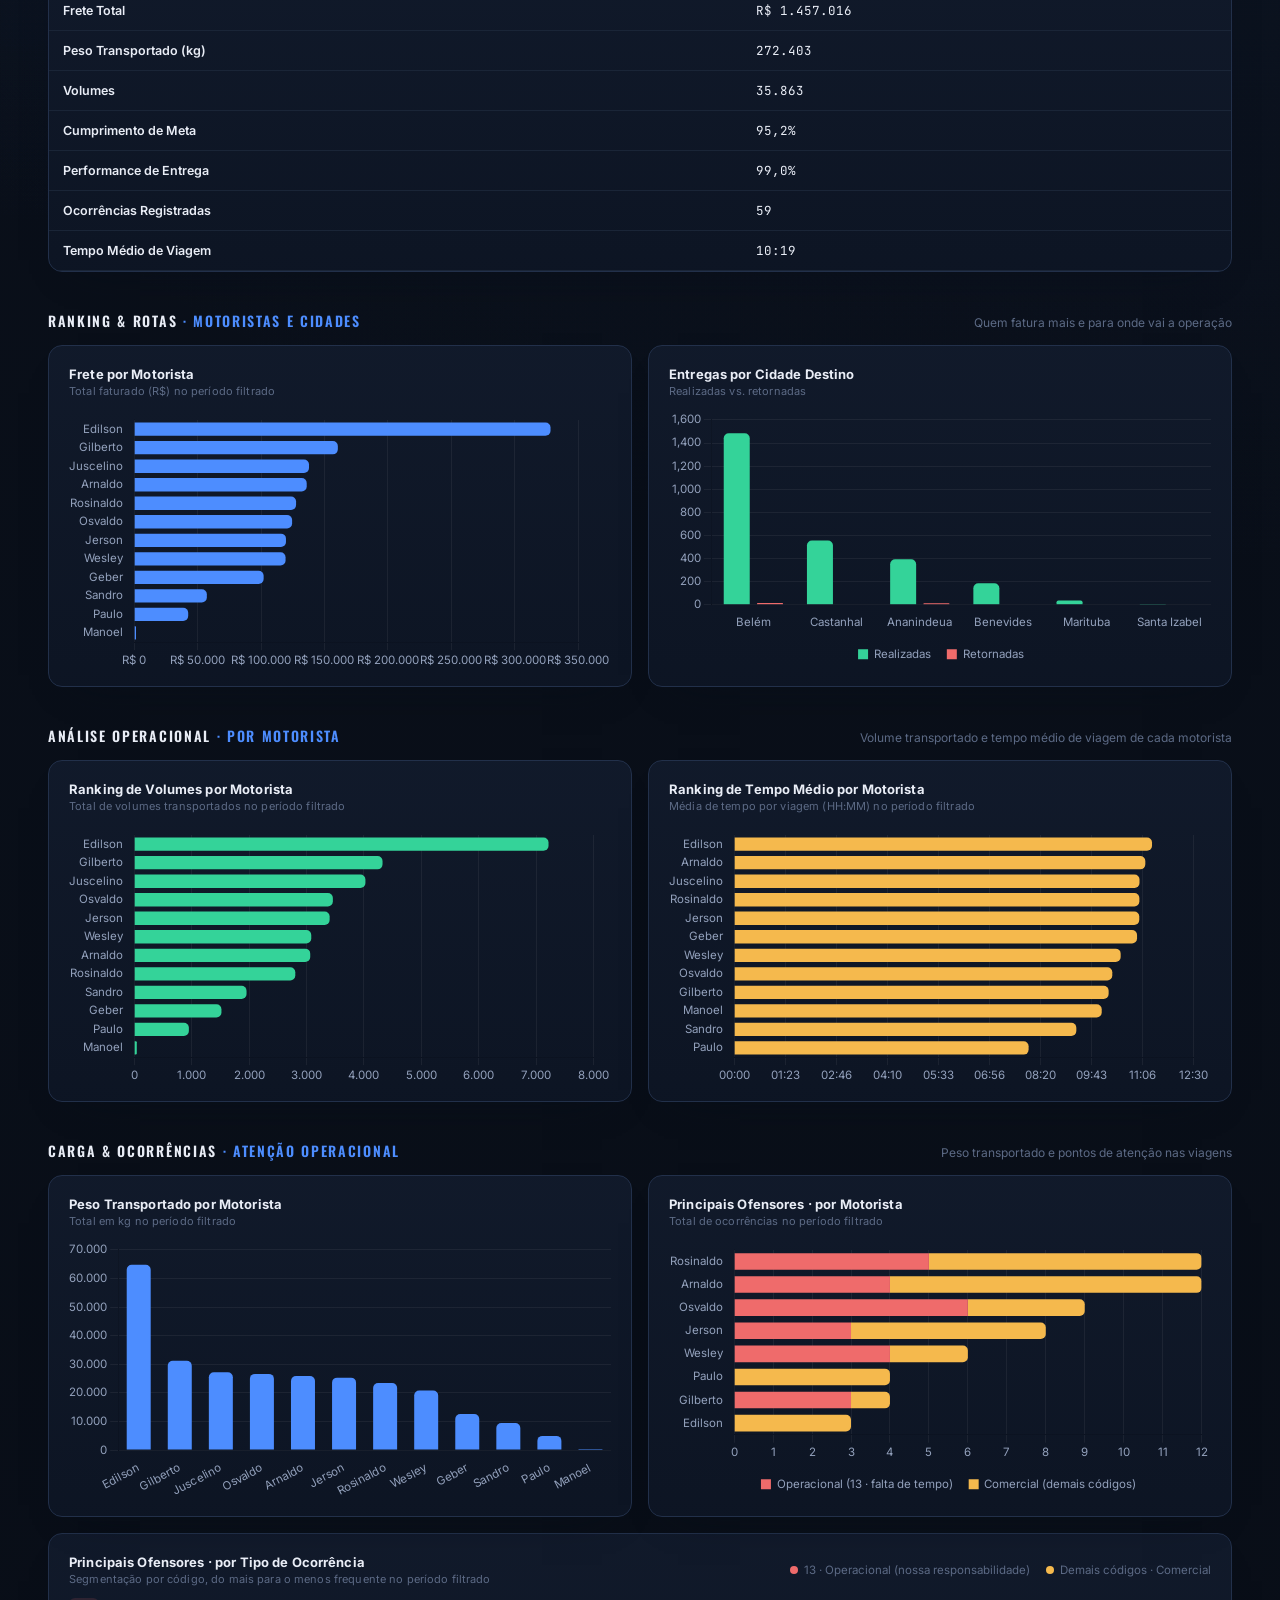
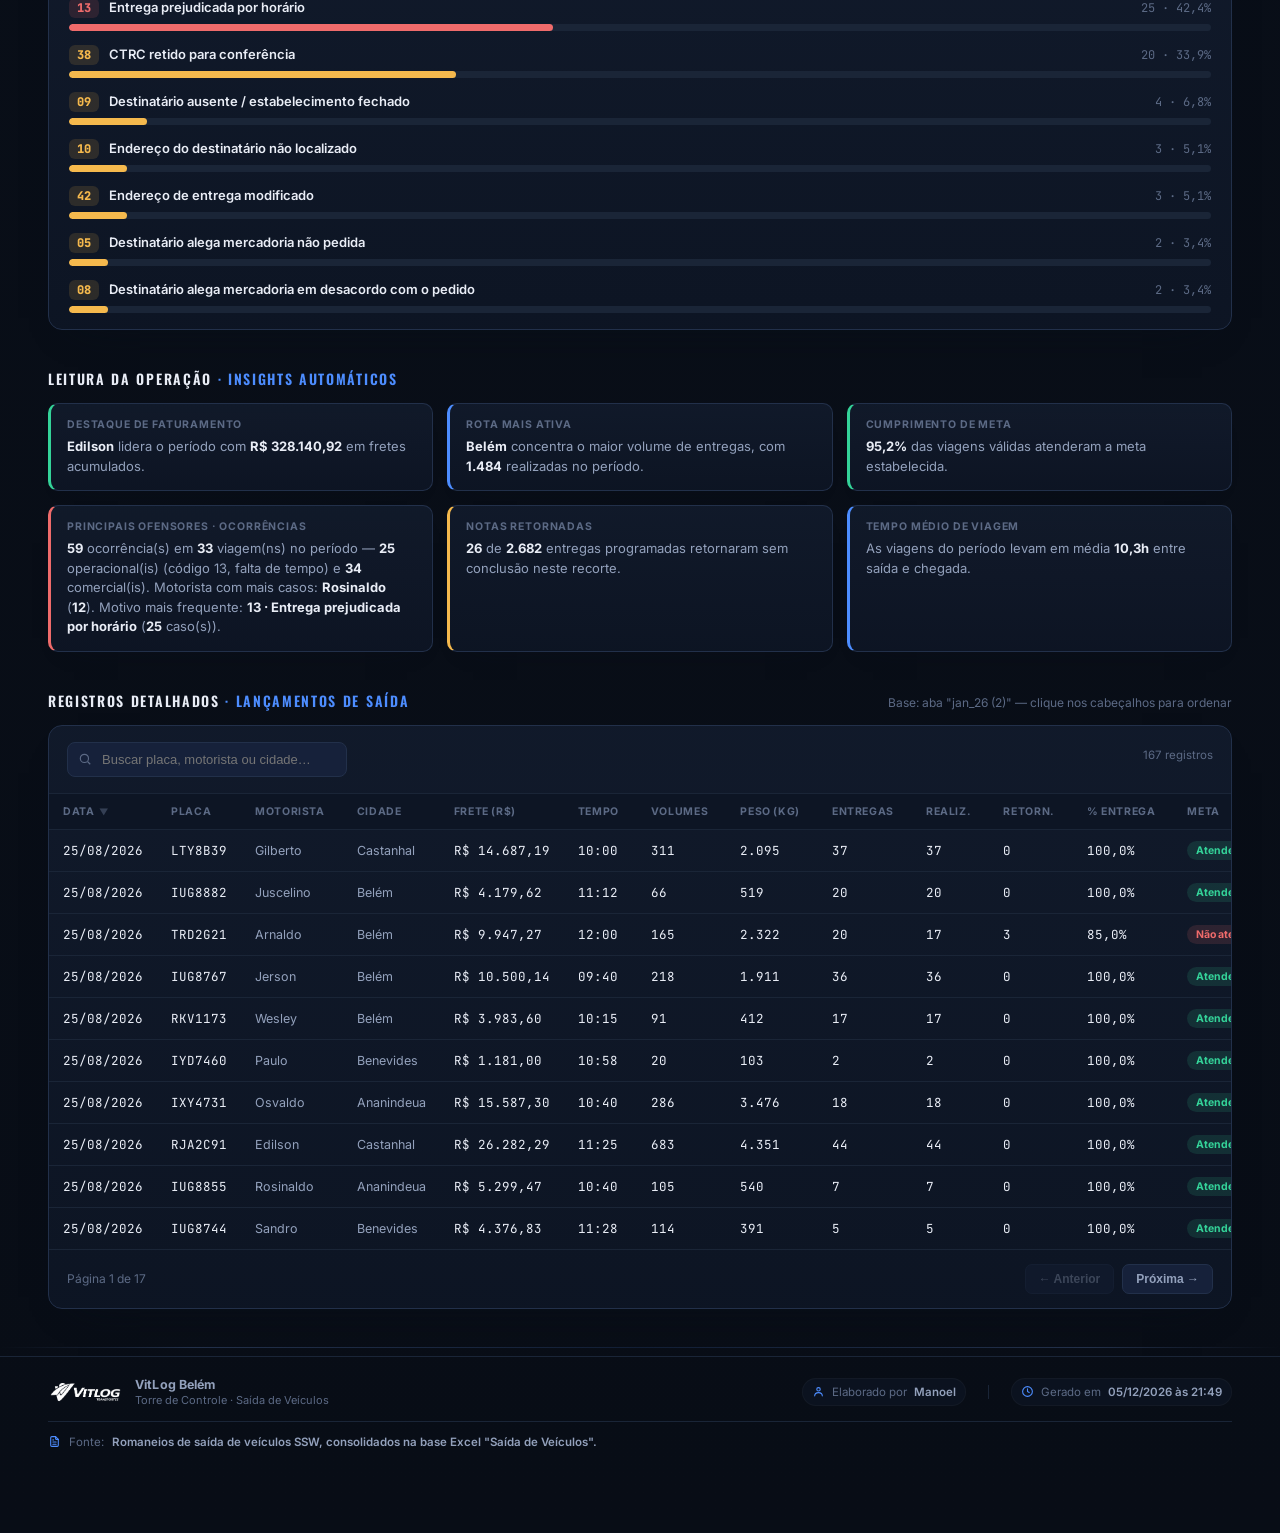
==== commit a2ff173b: "Atualiza projeto" ====
--- a/index.html
+++ b/index.html
@@ -123,6 +123,20 @@
 
   <section>
     <div class="section-head">
+      <h2>Comparativo Mensal <span>· Evolução dos Indicadores</span></h2>
+      <div class="section-sub" id="compareSub">Compara os meses disponíveis lado a lado — ignora o filtro de Mês; respeita Ano, Motorista, Cidade, Meta e Ocorrência</div>
+    </div>
+    <div class="table-panel">
+      <div class="table-scroll">
+        <table class="compare-table">
+          <tbody id="compareBody"></tbody>
+        </table>
+      </div>
+    </div>
+  </section>
+
+  <section>
+    <div class="section-head">
       <h2>Ranking &amp; Rotas <span>· Motoristas e Cidades</span></h2>
       <div class="section-sub">Quem fatura mais e para onde vai a operação</div>
     </div>
@@ -138,6 +152,27 @@
           <div class="panel-title">Entregas por Cidade Destino<small>Realizadas vs. retornadas</small></div>
         </div>
         <div class="chart-box"><canvas id="chartCidade"></canvas></div>
+      </div>
+    </div>
+  </section>
+
+  <section>
+    <div class="section-head">
+      <h2>Análise Operacional <span>· Por Motorista</span></h2>
+      <div class="section-sub">Volume transportado e tempo médio de viagem de cada motorista</div>
+    </div>
+    <div class="charts-row equal">
+      <div class="panel">
+        <div class="panel-head">
+          <div class="panel-title">Ranking de Volumes por Motorista<small>Total de volumes transportados no período filtrado</small></div>
+        </div>
+        <div class="chart-box"><canvas id="chartVolumesMotorista"></canvas></div>
+      </div>
+      <div class="panel">
+        <div class="panel-head">
+          <div class="panel-title">Ranking de Tempo Médio por Motorista<small>Média de tempo por viagem (HH:MM) no período filtrado</small></div>
+        </div>
+        <div class="chart-box"><canvas id="chartTempoMedioMotorista"></canvas></div>
       </div>
     </div>
   </section>
@@ -205,6 +240,8 @@
               <th data-key="motorista" tabindex="0" role="button" aria-sort="none">Motorista<span class="sort-arrow"></span></th>
               <th data-key="cidade" tabindex="0" role="button" aria-sort="none">Cidade<span class="sort-arrow"></span></th>
               <th data-key="valorFrete" tabindex="0" role="button" aria-sort="none">Frete (R$)<span class="sort-arrow"></span></th>
+              <th data-key="tempoSeg" tabindex="0" role="button" aria-sort="none">Tempo<span class="sort-arrow"></span></th>
+              <th data-key="vols" tabindex="0" role="button" aria-sort="none">Volumes<span class="sort-arrow"></span></th>
               <th data-key="peso" tabindex="0" role="button" aria-sort="none">Peso (kg)<span class="sort-arrow"></span></th>
               <th data-key="entregas" tabindex="0" role="button" aria-sort="none">Entregas<span class="sort-arrow"></span></th>
               <th data-key="realizadas" tabindex="0" role="button" aria-sort="none">Realiz.<span class="sort-arrow"></span></th>
--- a/css/styles.css
+++ b/css/styles.css
@@ -286,6 +286,20 @@
   .occ-flag-critical{color:var(--accent-danger); font-weight:800;}
   .occ-none{color:var(--text-faint);}
 
+  /* ---------- Comparativo mensal ---------- */
+  .compare-table{width:100%; border-collapse:collapse; min-width:640px;}
+  .compare-table th{
+    text-align:left; font-size:10.5px; text-transform:uppercase; letter-spacing:0.06em; color:var(--text-faint);
+    padding:11px 14px; border-bottom:1px solid var(--border-soft); white-space:nowrap;
+    font-weight:700; background:var(--bg-panel-2);
+  }
+  .compare-table td{padding:11px 14px; border-bottom:1px solid var(--border-soft); font-size:12.5px; color:var(--text-dim); white-space:nowrap;}
+  .compare-table tr:hover td{background:var(--bg-elev);}
+  .compare-table td.compare-label{color:var(--text); font-weight:600;}
+  .compare-table .var-up{color:var(--accent-2); font-weight:700;}
+  .compare-table .var-down{color:var(--accent-danger); font-weight:700;}
+  .compare-table .var-neutral{color:var(--text-faint); font-weight:700;}
+
   /* Ranking de ofensores por tipo de ocorrência */
   .rank-list{display:flex; flex-direction:column; gap:14px;}
   .rank-empty{color:var(--text-faint); font-size:13px; padding:8px 2px;}
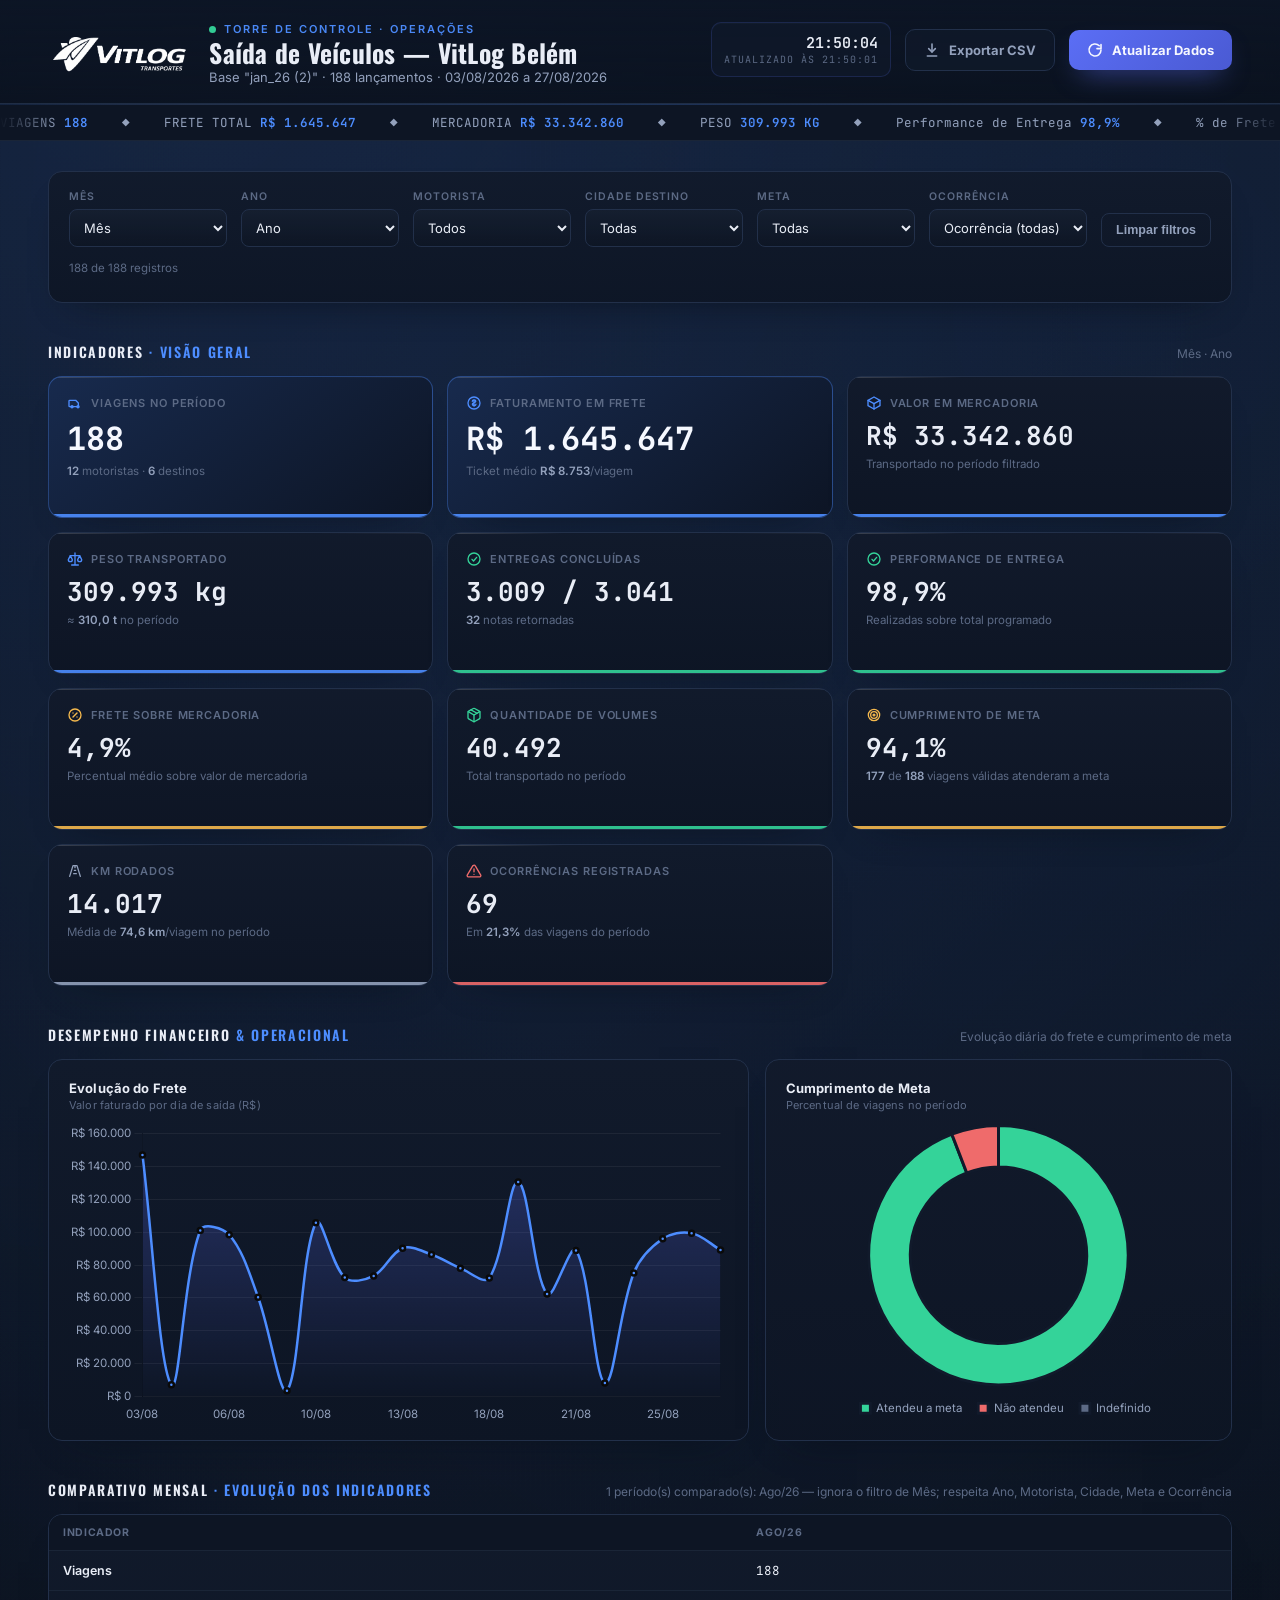
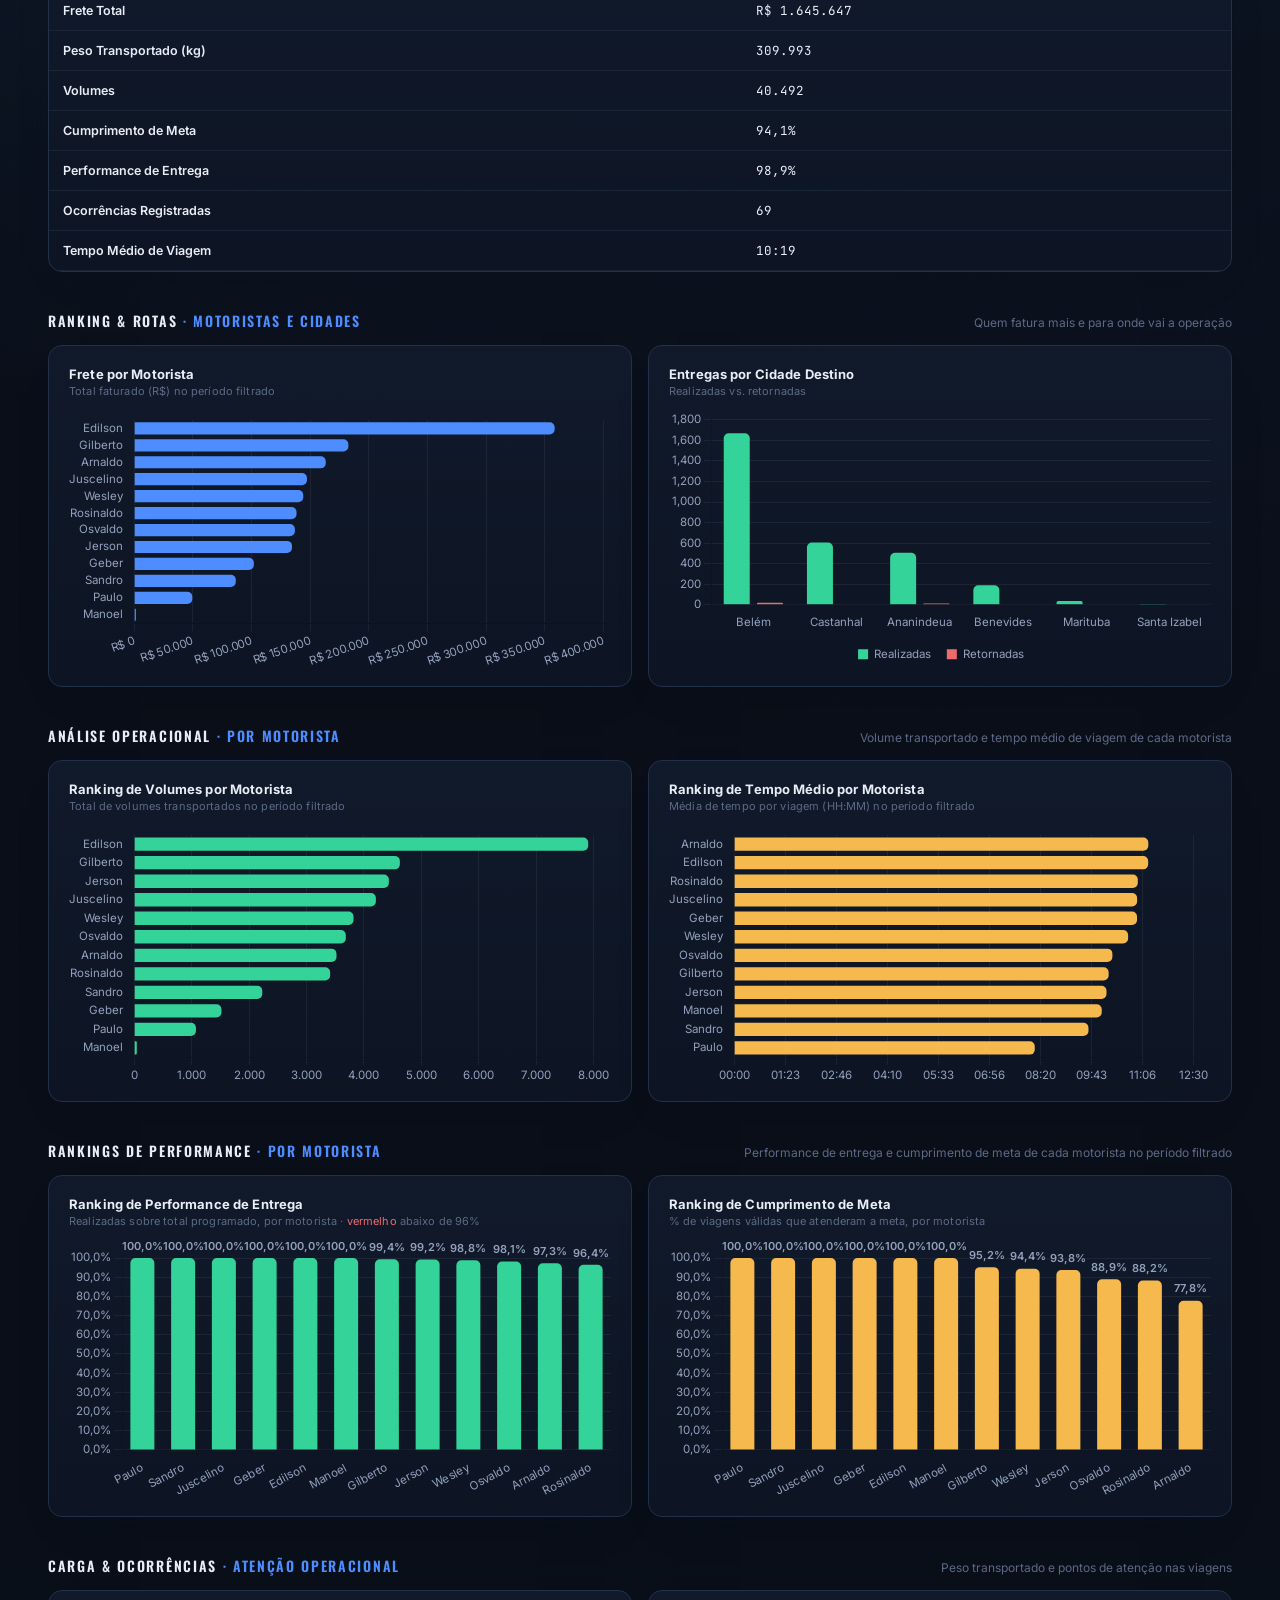
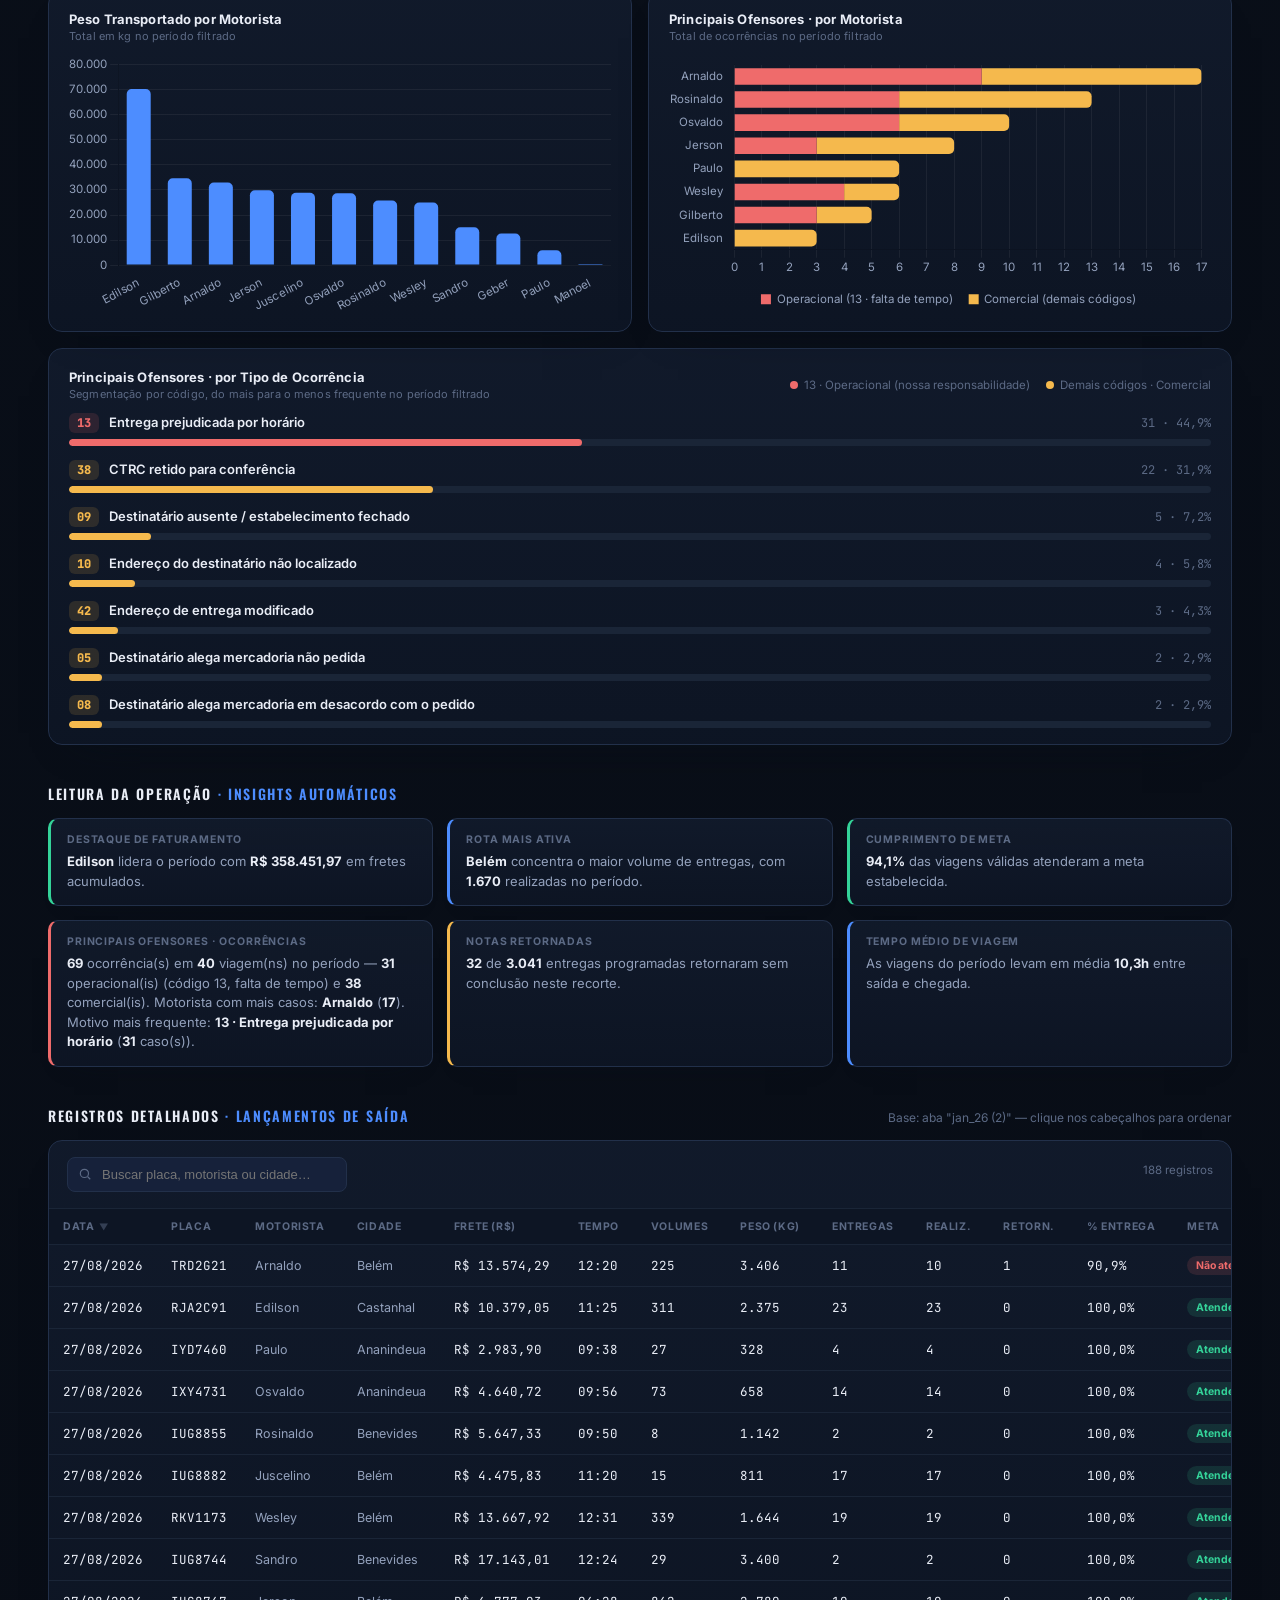
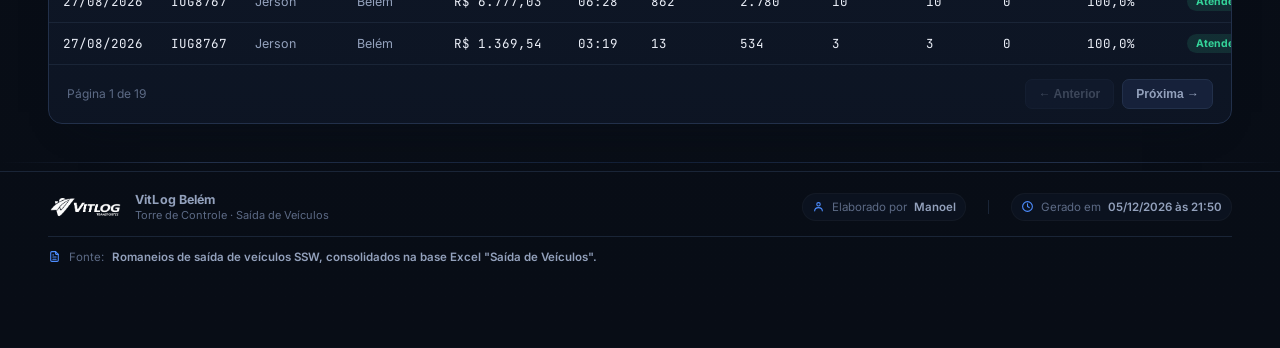
==== commit c22fa0a3: "Atualiza projeto" ====
--- a/index.html
+++ b/index.html
@@ -179,6 +179,27 @@
 
   <section>
     <div class="section-head">
+      <h2>Rankings de Performance <span>· Por Motorista</span></h2>
+      <div class="section-sub">Performance de entrega e cumprimento de meta de cada motorista no período filtrado</div>
+    </div>
+    <div class="charts-row equal">
+      <div class="panel">
+        <div class="panel-head">
+          <div class="panel-title">Ranking de Performance de Entrega<small>Realizadas sobre total programado, por motorista · <span style="color:var(--accent-danger)">vermelho</span> abaixo de 96%</small></div>
+        </div>
+        <div class="chart-box"><canvas id="chartPerformanceEntrega"></canvas></div>
+      </div>
+      <div class="panel">
+        <div class="panel-head">
+          <div class="panel-title">Ranking de Cumprimento de Meta<small>% de viagens válidas que atenderam a meta, por motorista</small></div>
+        </div>
+        <div class="chart-box"><canvas id="chartCumprimentoMeta"></canvas></div>
+      </div>
+    </div>
+  </section>
+
+  <section>
+    <div class="section-head">
       <h2>Carga &amp; Ocorrências <span>· Atenção Operacional</span></h2>
       <div class="section-sub">Peso transportado e pontos de atenção nas viagens</div>
     </div>
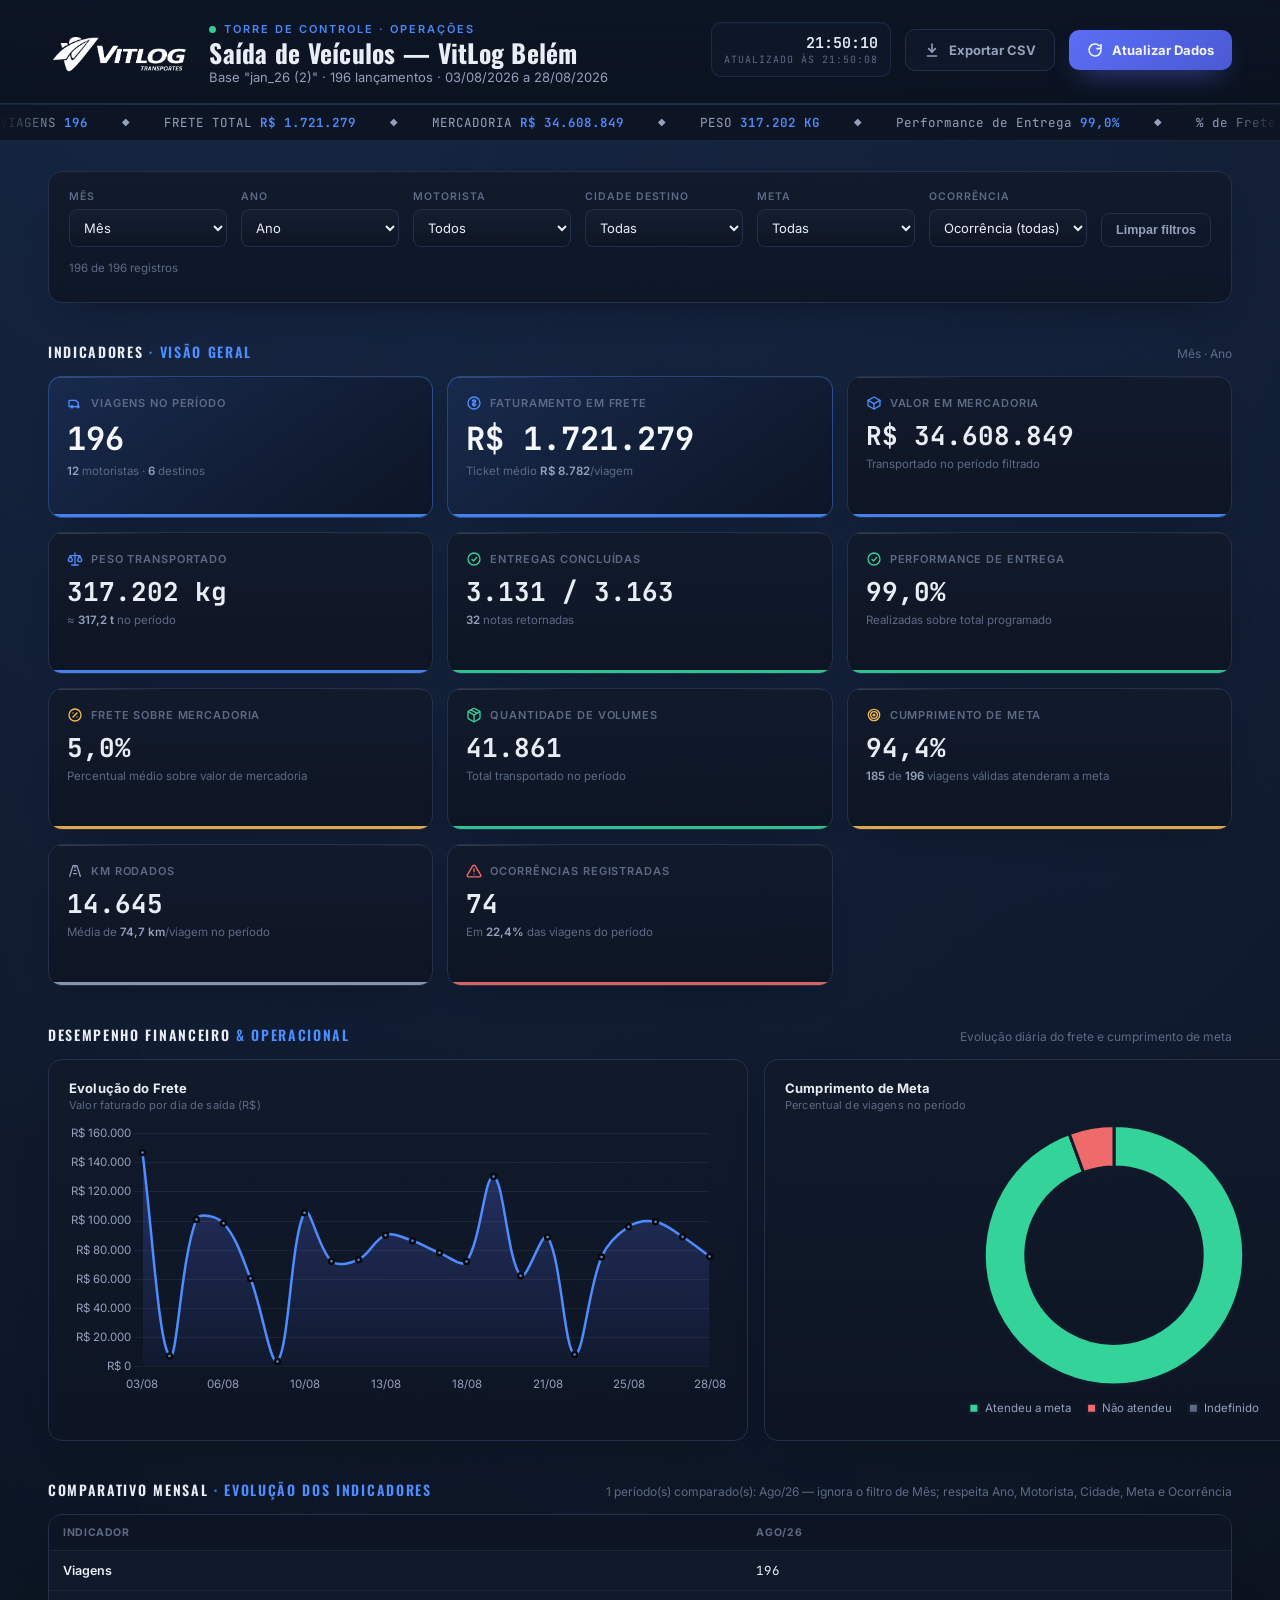
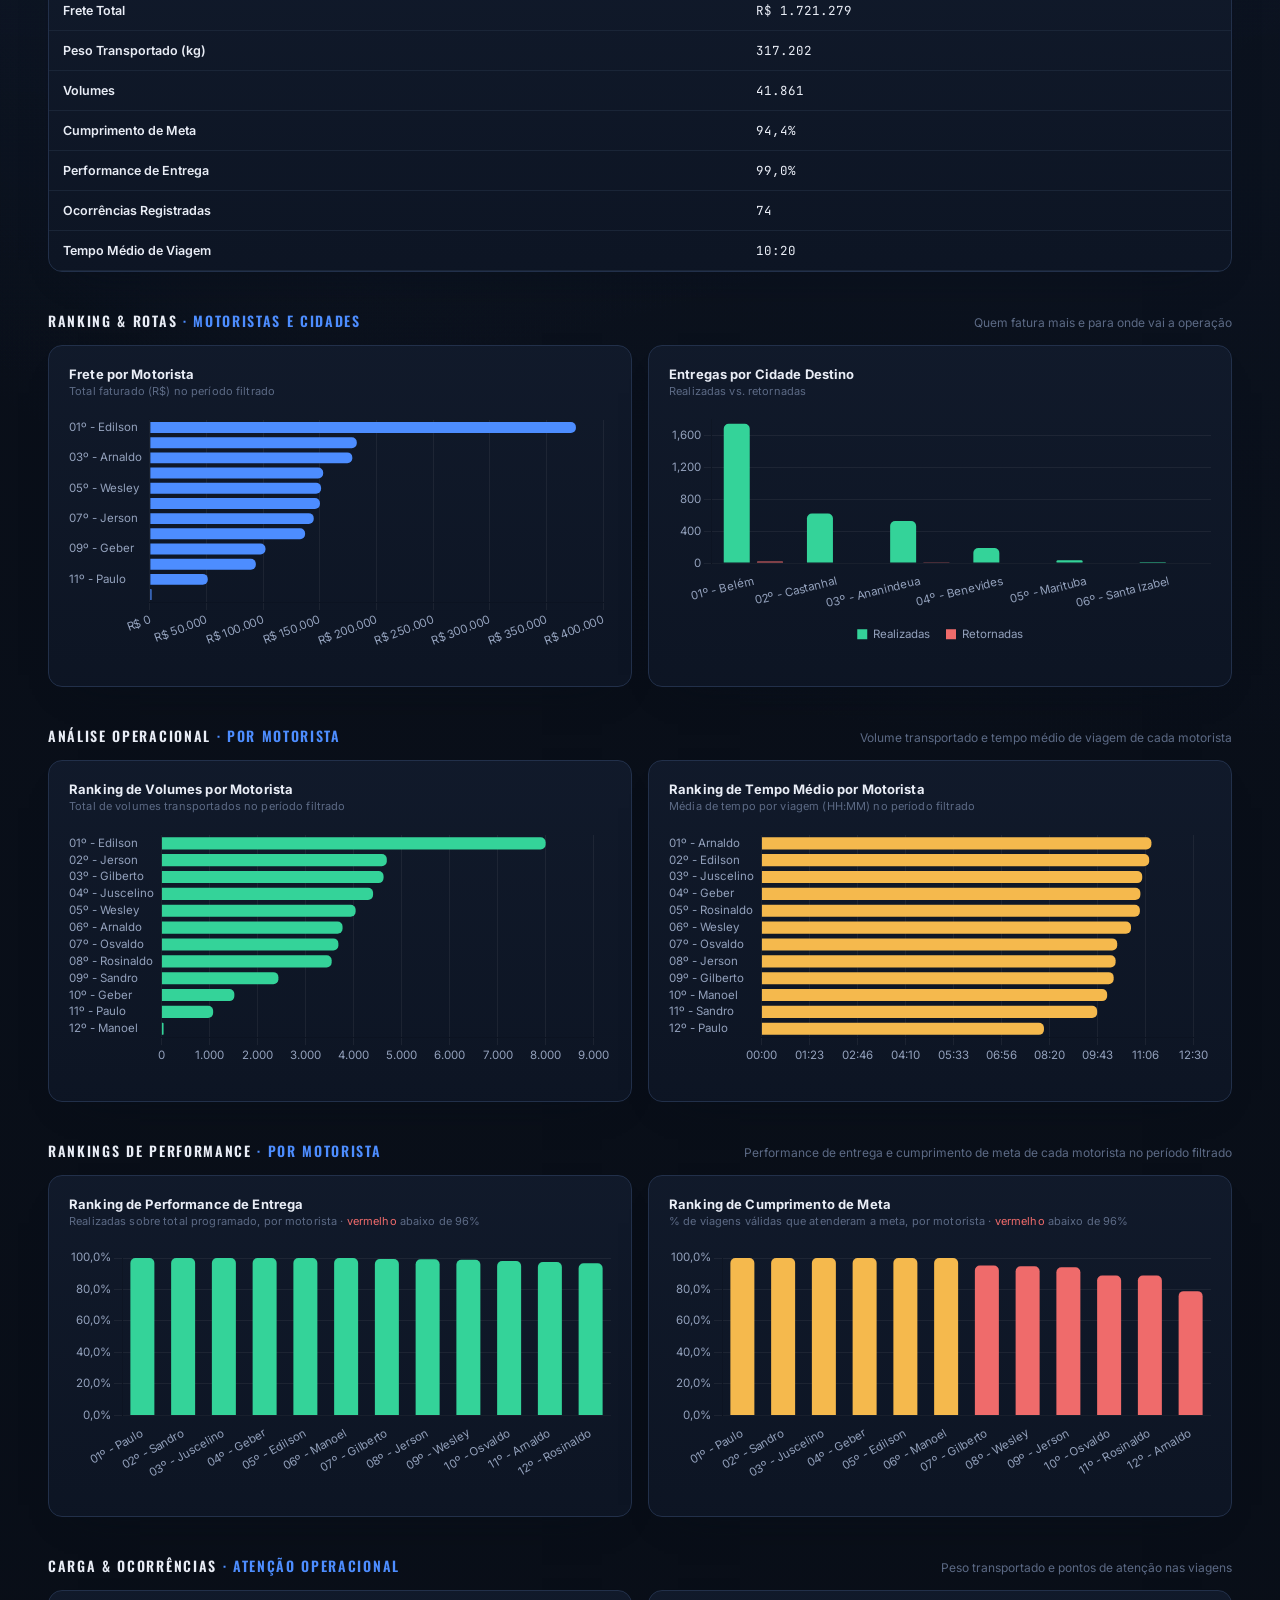
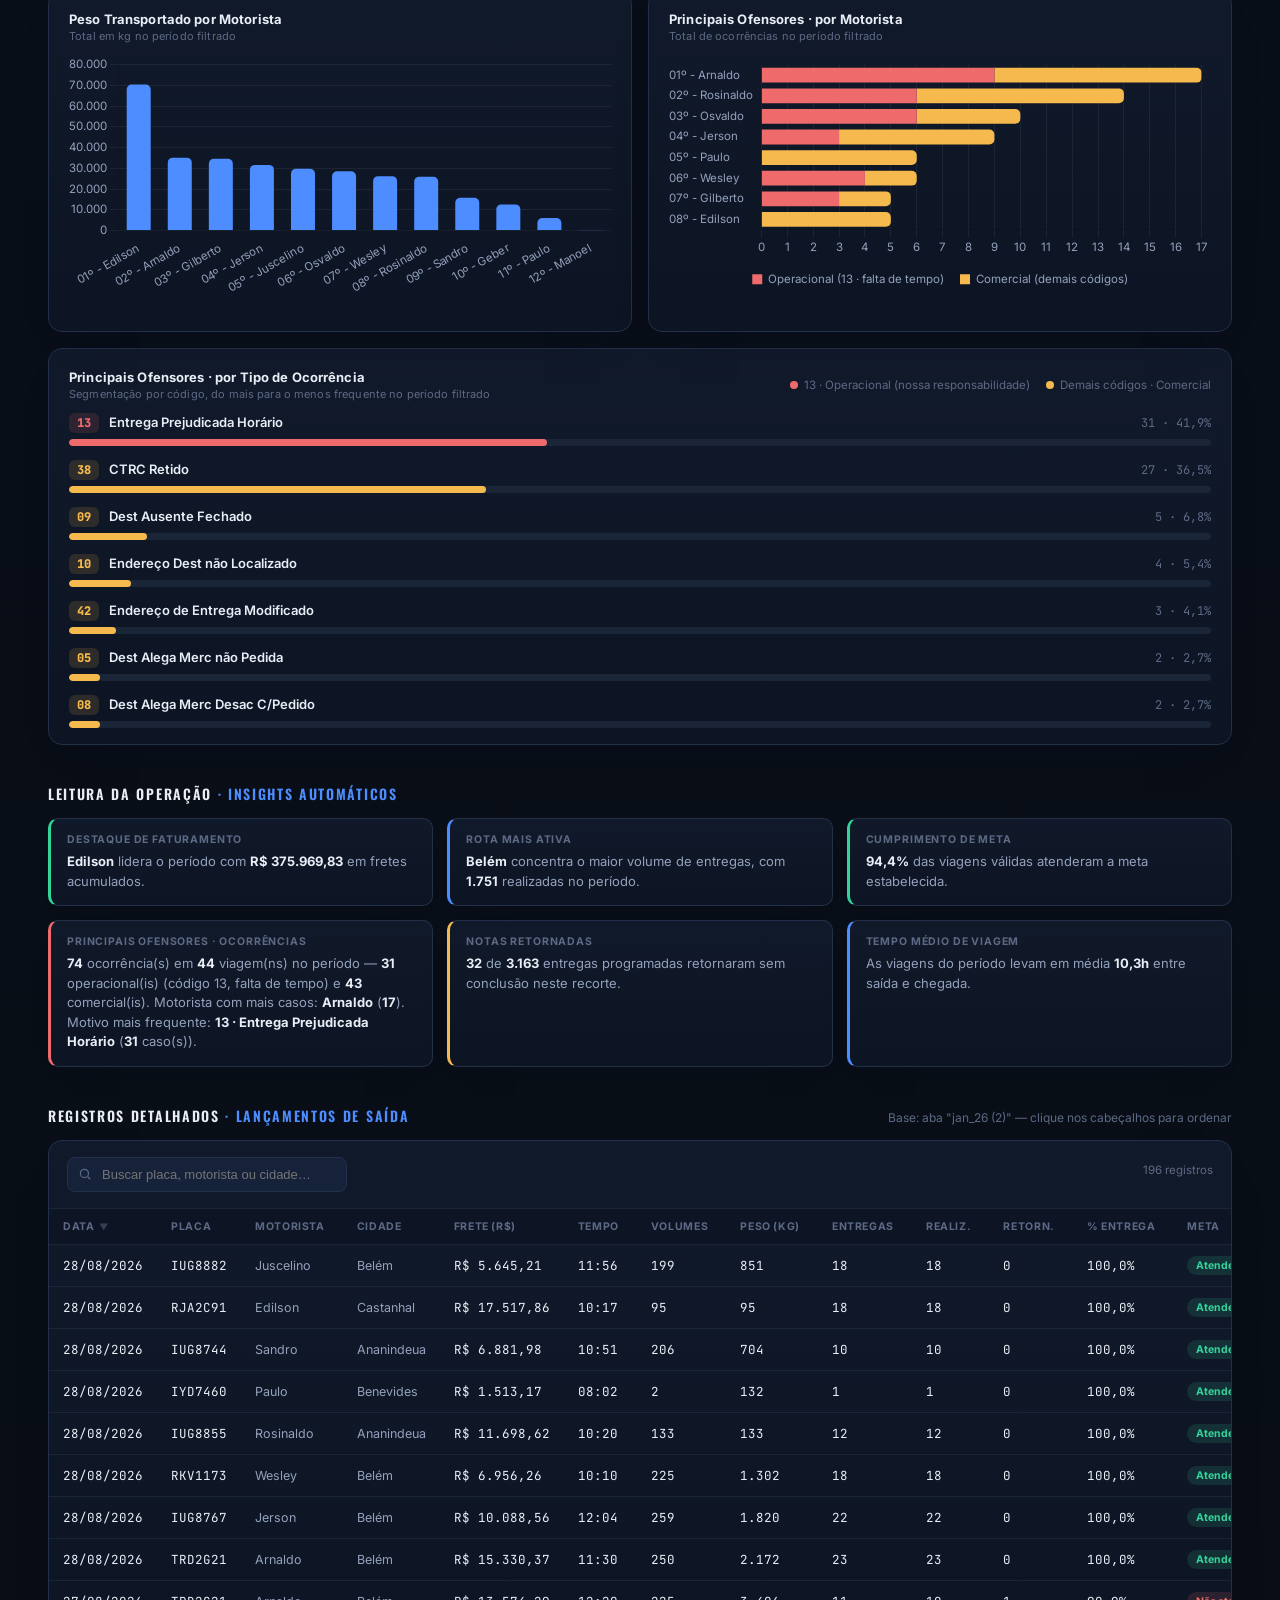
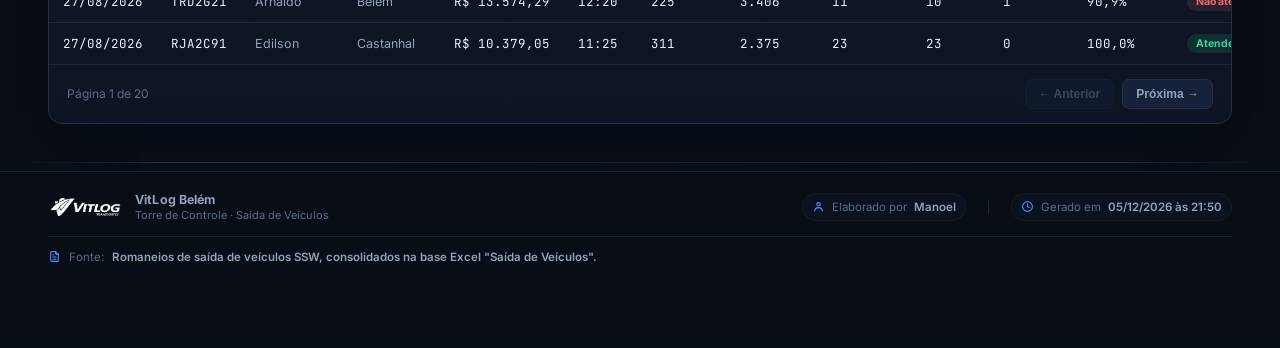
==== commit bb60f722: "Atualiza projeto" ====
--- a/index.html
+++ b/index.html
@@ -191,7 +191,7 @@
       </div>
       <div class="panel">
         <div class="panel-head">
-          <div class="panel-title">Ranking de Cumprimento de Meta<small>% de viagens válidas que atenderam a meta, por motorista</small></div>
+          <div class="panel-title">Ranking de Cumprimento de Meta<small>% de viagens válidas que atenderam a meta, por motorista · <span style="color:var(--accent-danger)">vermelho</span> abaixo de 96%</small></div>
         </div>
         <div class="chart-box"><canvas id="chartCumprimentoMeta"></canvas></div>
       </div>
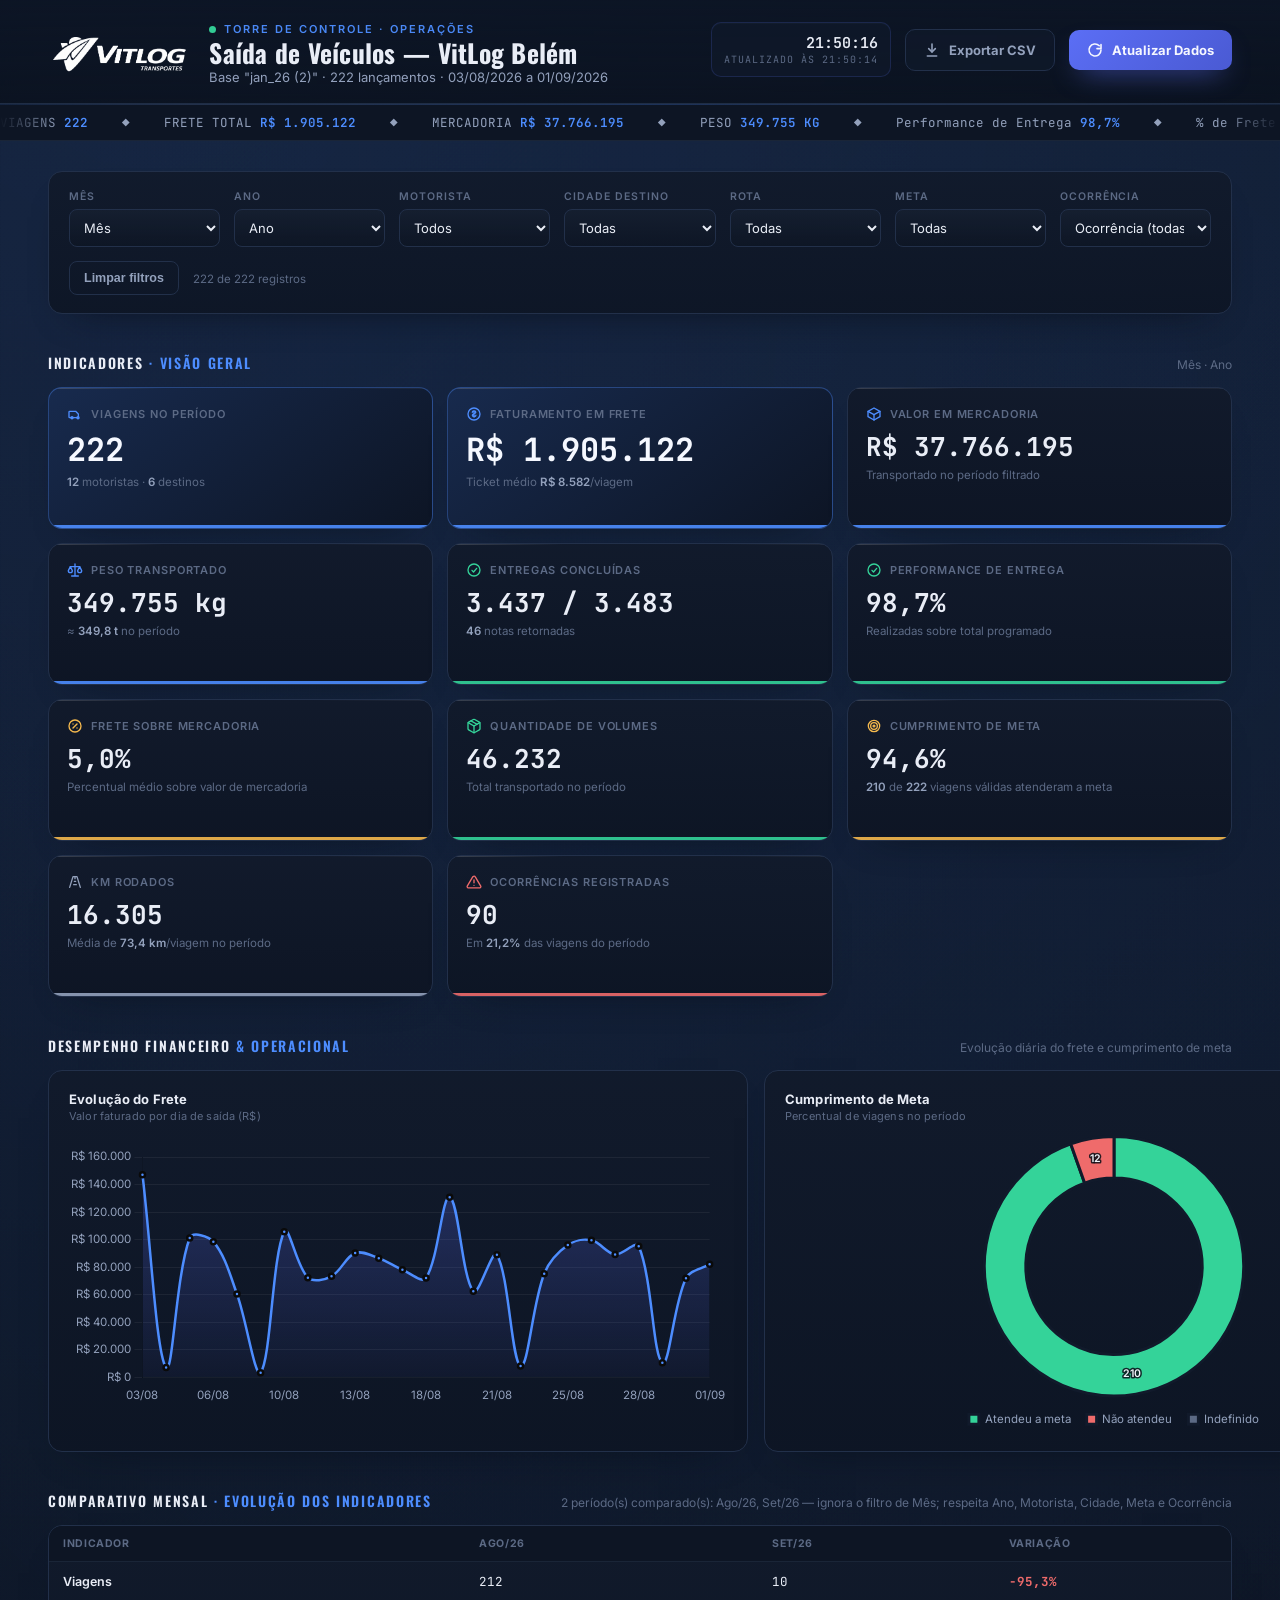
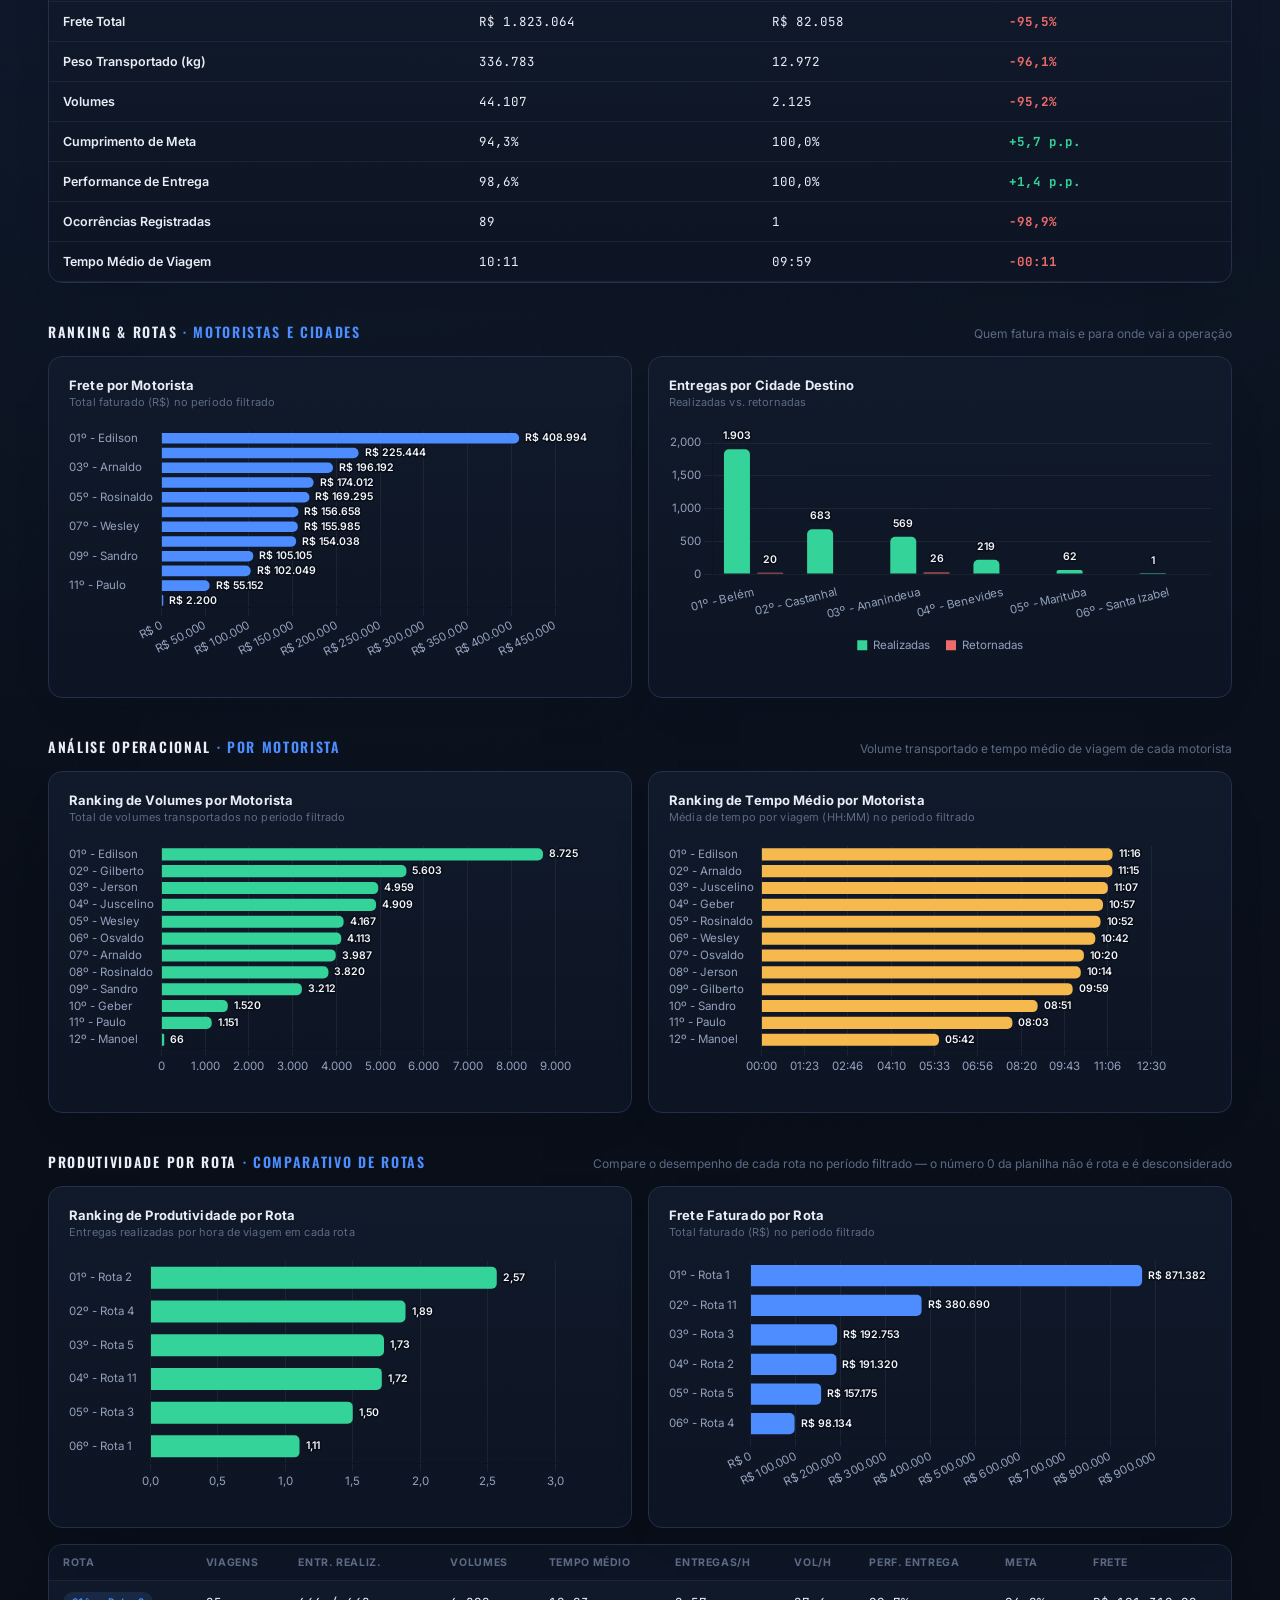
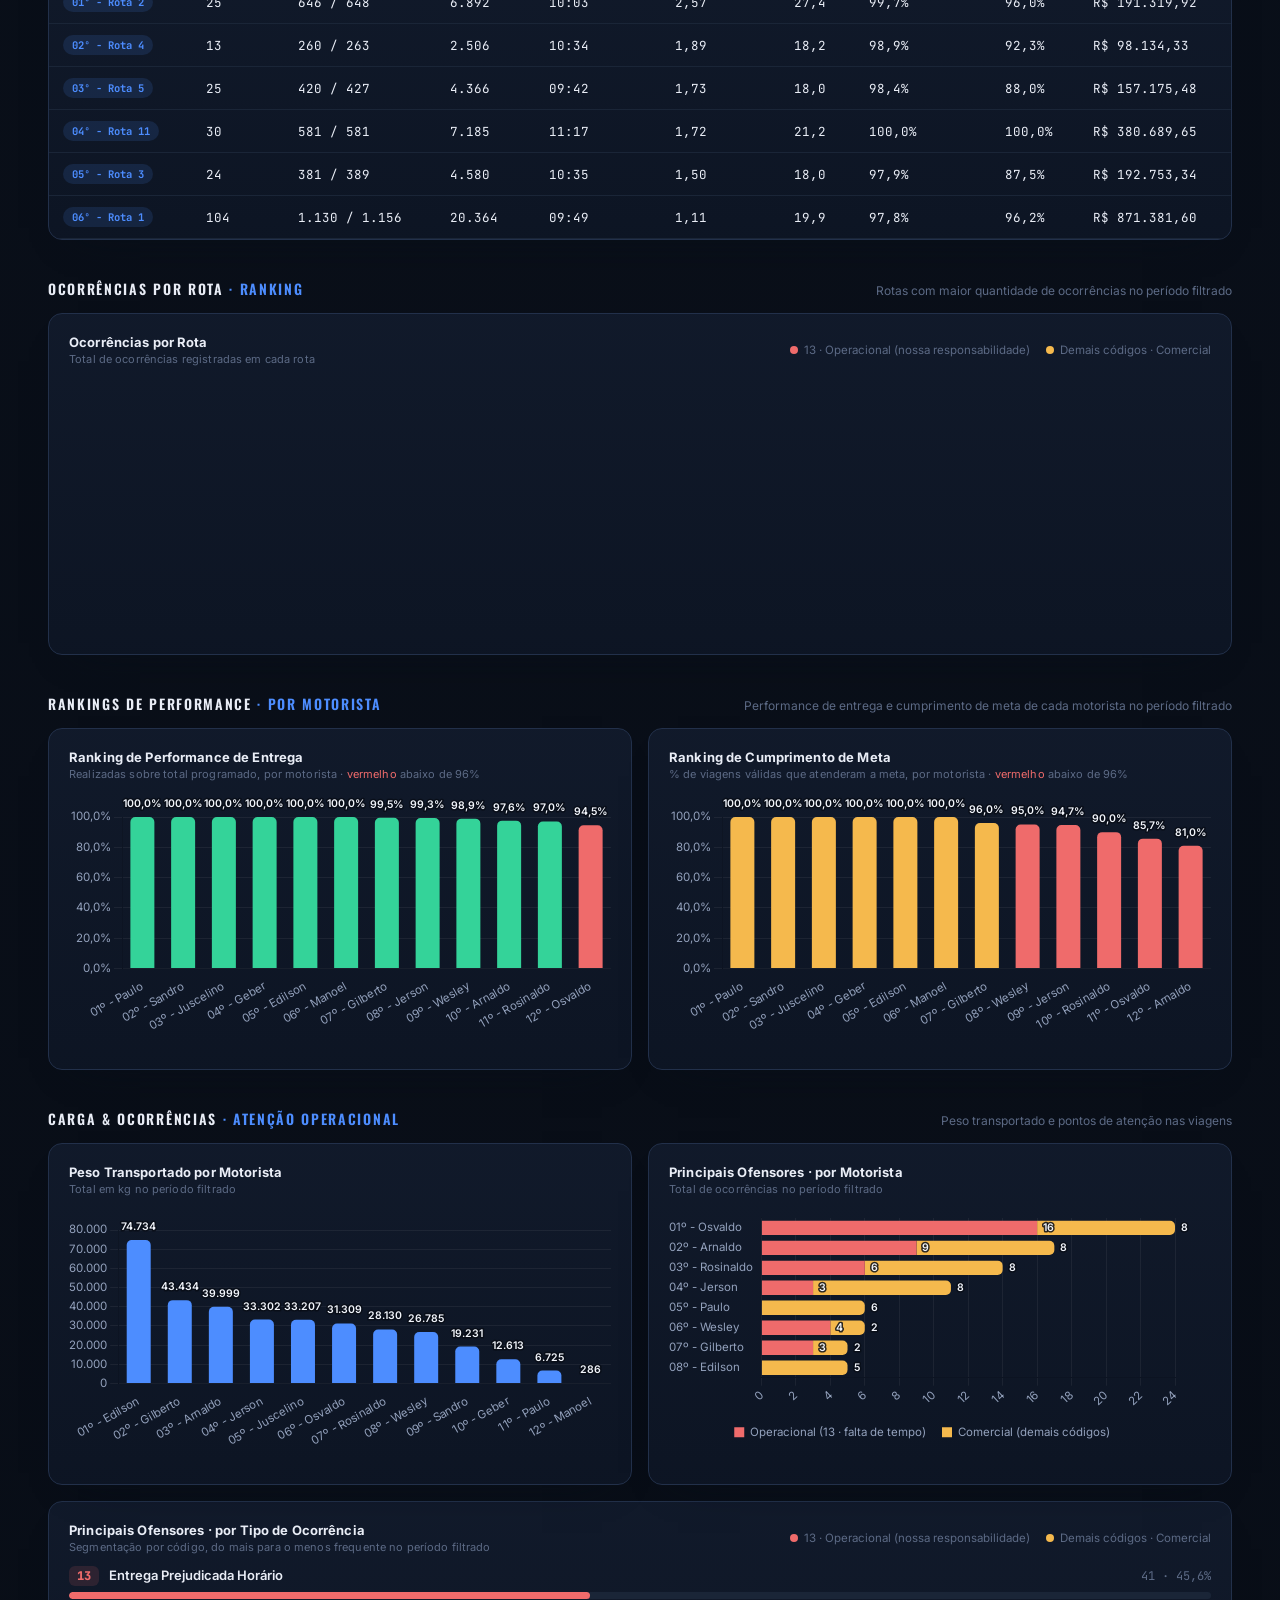
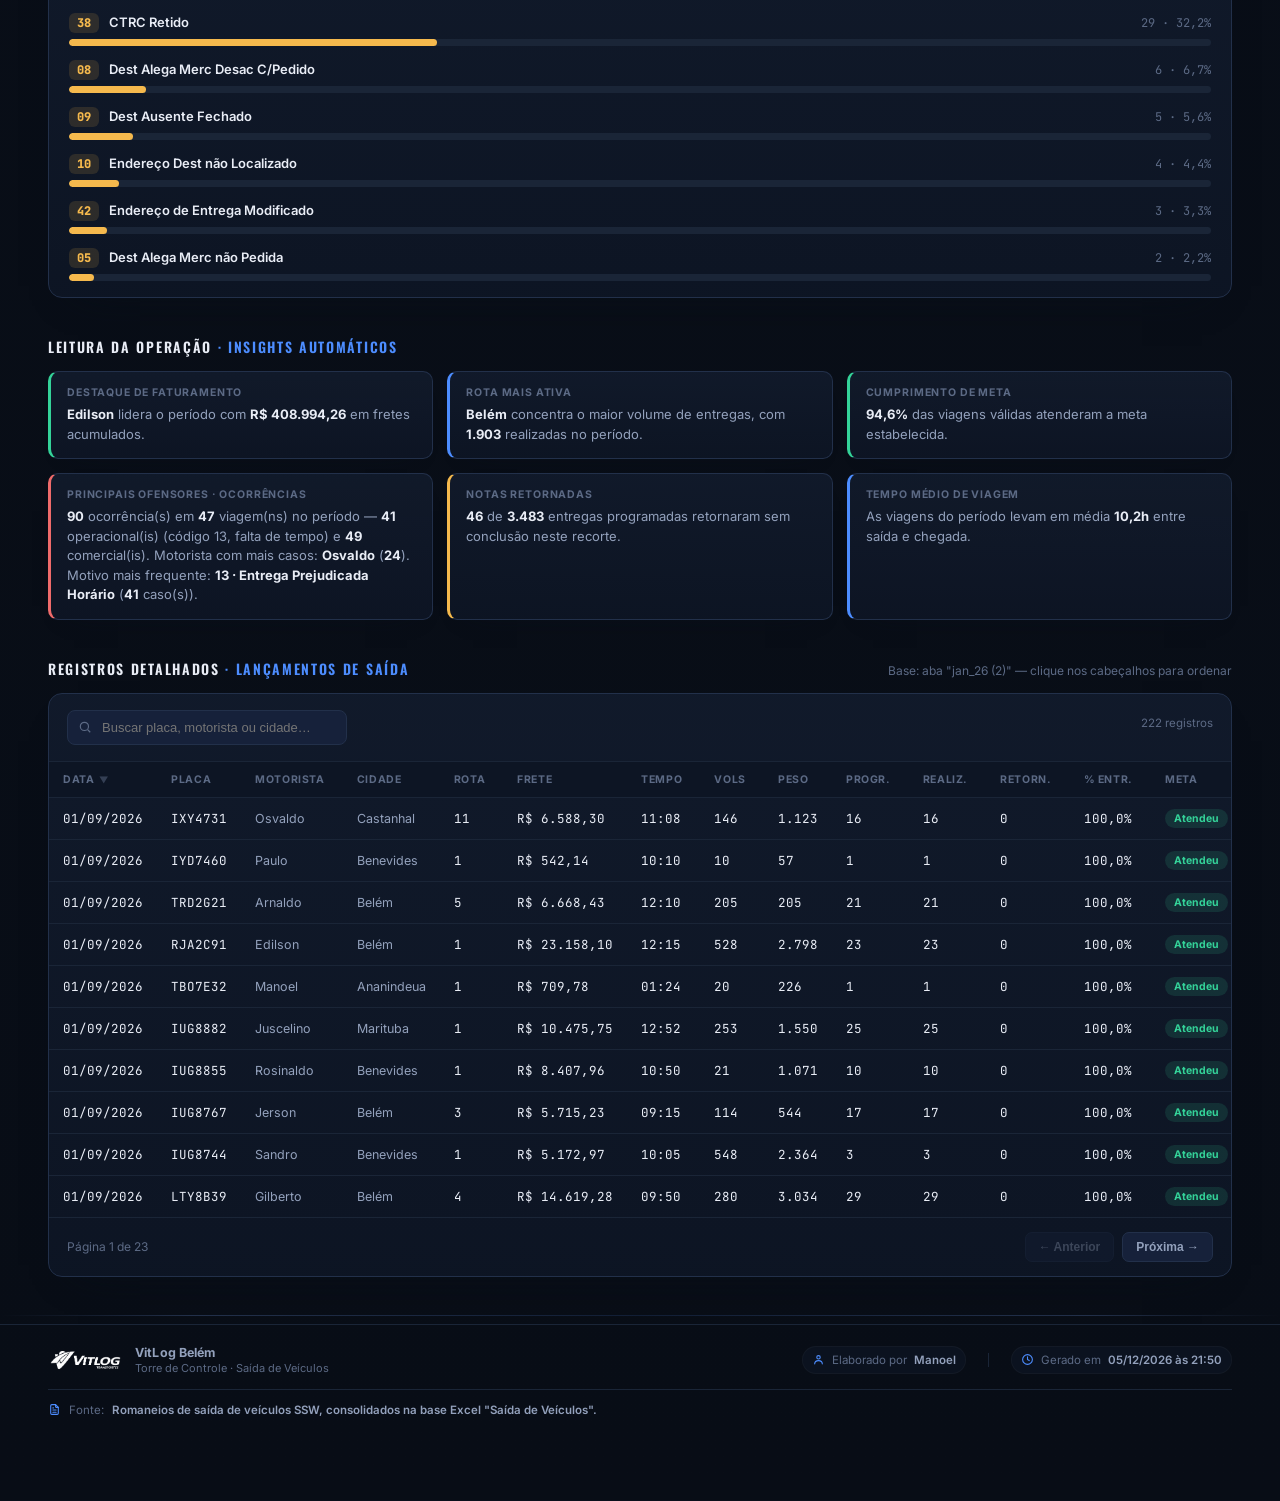
==== commit 2d7d91d2: "Atualiza projeto" ====
--- a/index.html
+++ b/index.html
@@ -76,6 +76,10 @@
         <select id="fCidade"><option value="all">Todas</option></select>
       </div>
       <div class="filter-field">
+        <label>Rota</label>
+        <select id="fRota"><option value="all">Todas</option></select>
+      </div>
+      <div class="filter-field">
         <label>Meta</label>
         <select id="fMeta">
           <option value="all">Todas</option>
@@ -174,6 +178,52 @@
         </div>
         <div class="chart-box"><canvas id="chartTempoMedioMotorista"></canvas></div>
       </div>
+    </div>
+  </section>
+
+  <section>
+    <div class="section-head">
+      <h2>Produtividade por Rota <span>· Comparativo de Rotas</span></h2>
+      <div class="section-sub" id="rotaSub">Compare o desempenho de cada rota no período filtrado — o número 0 da planilha não é rota e é desconsiderado</div>
+    </div>
+    <div class="charts-row equal">
+      <div class="panel">
+        <div class="panel-head">
+          <div class="panel-title">Ranking de Produtividade por Rota<small>Entregas realizadas por hora de viagem em cada rota</small></div>
+        </div>
+        <div class="chart-box"><canvas id="chartProdutividadeRota"></canvas></div>
+      </div>
+      <div class="panel">
+        <div class="panel-head">
+          <div class="panel-title">Frete Faturado por Rota<small>Total faturado (R$) no período filtrado</small></div>
+        </div>
+        <div class="chart-box"><canvas id="chartFreteRota"></canvas></div>
+      </div>
+    </div>
+
+    <div class="table-panel" style="margin-top:16px;">
+      <div class="table-scroll">
+        <table class="compare-table">
+          <tbody id="rotaSummaryBody"></tbody>
+        </table>
+      </div>
+    </div>
+  </section>
+
+  <section>
+    <div class="section-head">
+      <h2>Ocorrências por Rota <span>· Ranking</span></h2>
+      <div class="section-sub">Rotas com maior quantidade de ocorrências no período filtrado</div>
+    </div>
+    <div class="panel">
+      <div class="panel-head">
+        <div class="panel-title">Ocorrências por Rota<small>Total de ocorrências registradas em cada rota</small></div>
+        <div class="occ-legend">
+          <span><i class="dot operational"></i>13 · Operacional (nossa responsabilidade)</span>
+          <span><i class="dot commercial"></i>Demais códigos · Comercial</span>
+        </div>
+      </div>
+      <div class="chart-box"><canvas id="chartOcorrenciaRota"></canvas></div>
     </div>
   </section>
 
@@ -260,16 +310,17 @@
               <th data-key="placa" tabindex="0" role="button" aria-sort="none">Placa<span class="sort-arrow"></span></th>
               <th data-key="motorista" tabindex="0" role="button" aria-sort="none">Motorista<span class="sort-arrow"></span></th>
               <th data-key="cidade" tabindex="0" role="button" aria-sort="none">Cidade<span class="sort-arrow"></span></th>
-              <th data-key="valorFrete" tabindex="0" role="button" aria-sort="none">Frete (R$)<span class="sort-arrow"></span></th>
+              <th data-key="rota" tabindex="0" role="button" aria-sort="none" title="Rota">Rota<span class="sort-arrow"></span></th>
+              <th data-key="valorFrete" tabindex="0" role="button" aria-sort="none" title="Frete (R$)">Frete<span class="sort-arrow"></span></th>
               <th data-key="tempoSeg" tabindex="0" role="button" aria-sort="none">Tempo<span class="sort-arrow"></span></th>
-              <th data-key="vols" tabindex="0" role="button" aria-sort="none">Volumes<span class="sort-arrow"></span></th>
-              <th data-key="peso" tabindex="0" role="button" aria-sort="none">Peso (kg)<span class="sort-arrow"></span></th>
-              <th data-key="entregas" tabindex="0" role="button" aria-sort="none">Entregas<span class="sort-arrow"></span></th>
-              <th data-key="realizadas" tabindex="0" role="button" aria-sort="none">Realiz.<span class="sort-arrow"></span></th>
-              <th data-key="retornadas" tabindex="0" role="button" aria-sort="none">Retorn.<span class="sort-arrow"></span></th>
-              <th data-key="pctEntrega" tabindex="0" role="button" aria-sort="none">% Entrega<span class="sort-arrow"></span></th>
+              <th data-key="vols" tabindex="0" role="button" aria-sort="none" title="Volumes">Vols<span class="sort-arrow"></span></th>
+              <th data-key="peso" tabindex="0" role="button" aria-sort="none" title="Peso (kg)">Peso<span class="sort-arrow"></span></th>
+              <th data-key="entregas" tabindex="0" role="button" aria-sort="none" title="Entregas Programadas">Progr.<span class="sort-arrow"></span></th>
+              <th data-key="realizadas" tabindex="0" role="button" aria-sort="none" title="Realizadas">Realiz.<span class="sort-arrow"></span></th>
+              <th data-key="retornadas" tabindex="0" role="button" aria-sort="none" title="Retornadas">Retorn.<span class="sort-arrow"></span></th>
+              <th data-key="pctEntrega" tabindex="0" role="button" aria-sort="none" title="% Entrega">% Entr.<span class="sort-arrow"></span></th>
               <th data-key="meta" tabindex="0" role="button" aria-sort="none">Meta<span class="sort-arrow"></span></th>
-              <th data-key="ocorrencia" tabindex="0" role="button" aria-sort="none">Ocorrência<span class="sort-arrow"></span></th>
+              <th data-key="ocorrencia" tabindex="0" role="button" aria-sort="none" title="Ocorrência">Ocorr.<span class="sort-arrow"></span></th>
             </tr>
           </thead>
           <tbody id="tableBody"></tbody>
--- a/css/styles.css
+++ b/css/styles.css
@@ -282,6 +282,7 @@
   .badge.ok{background:var(--accent-2-soft); color:var(--accent-2);}
   .badge.no{background:var(--accent-danger-soft); color:var(--accent-danger);}
   .badge.na{background:var(--border-soft); color:var(--text-faint);}
+  .badge.rota{background:var(--accent-soft); color:var(--accent); font-family:var(--font-mono); font-weight:700;}
   .occ-flag{color:var(--accent-3); font-weight:700;}
   .occ-flag-critical{color:var(--accent-danger); font-weight:800;}
   .occ-none{color:var(--text-faint);}
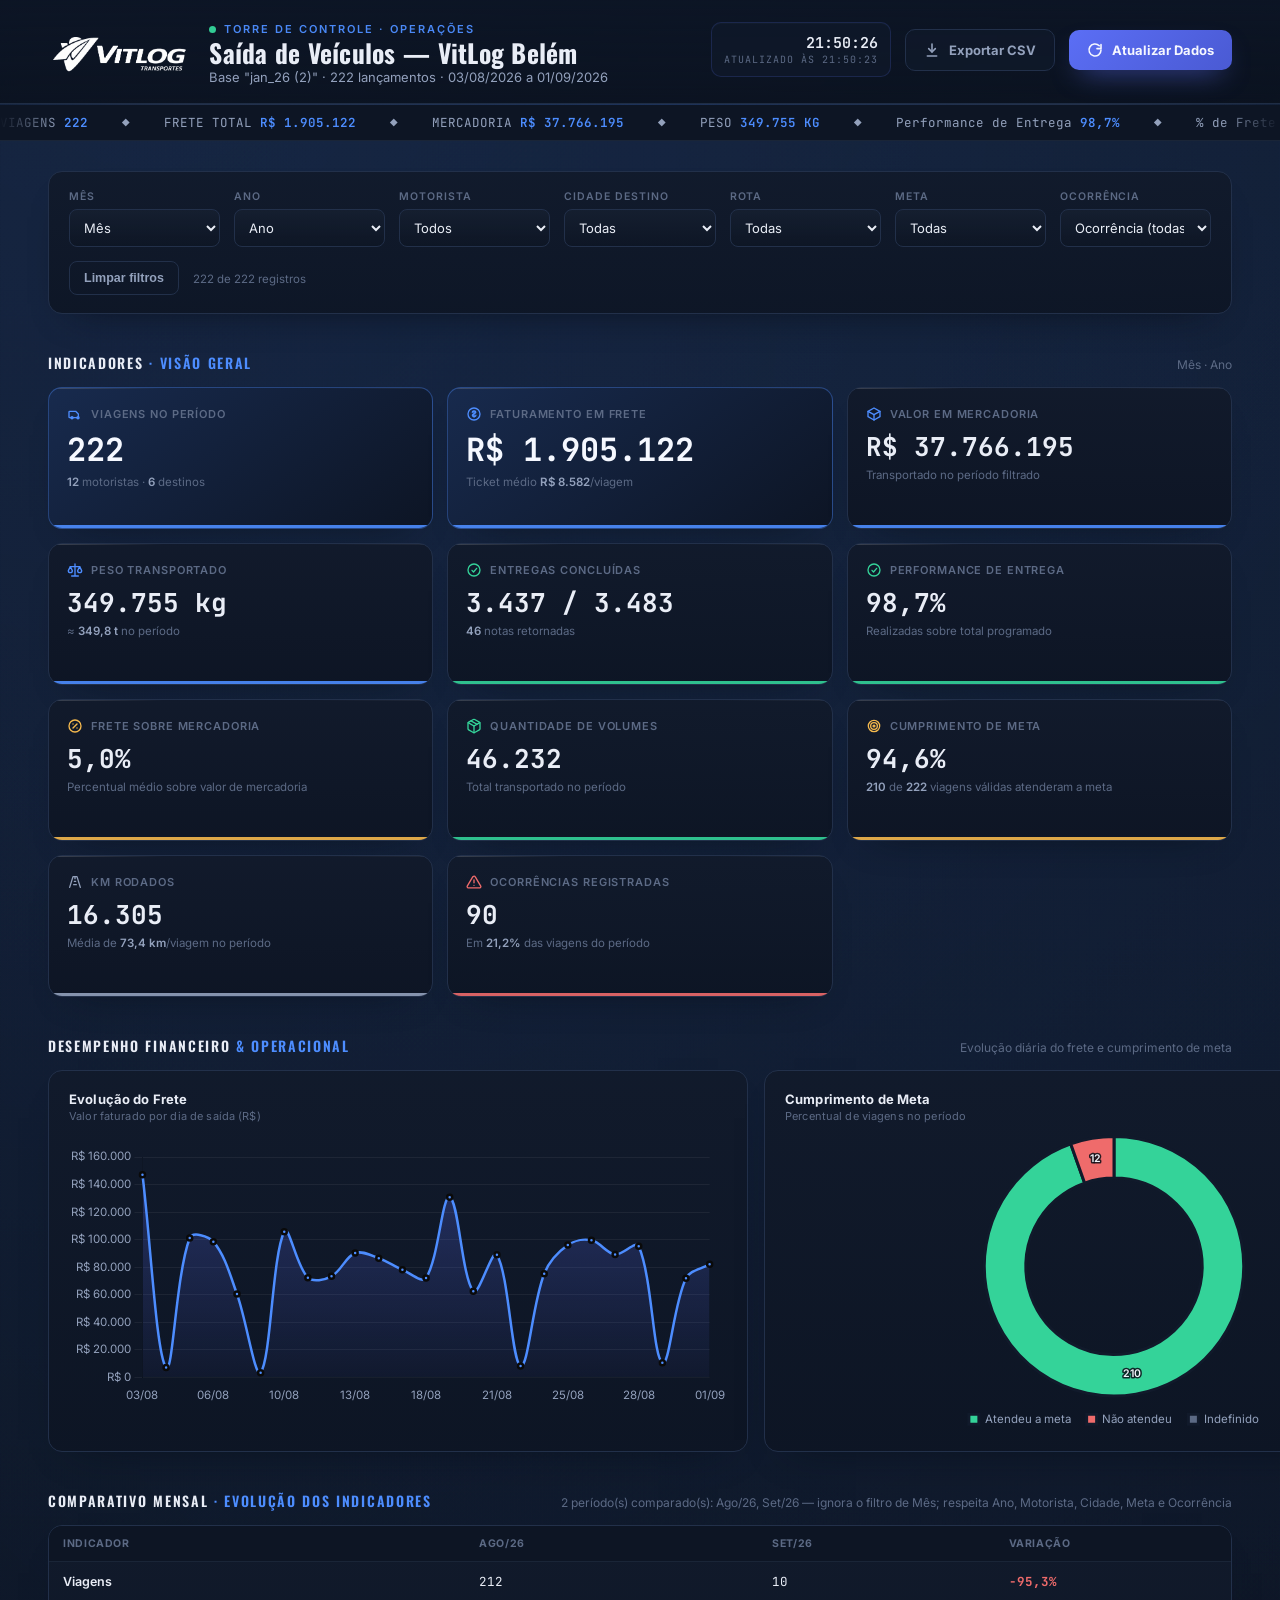
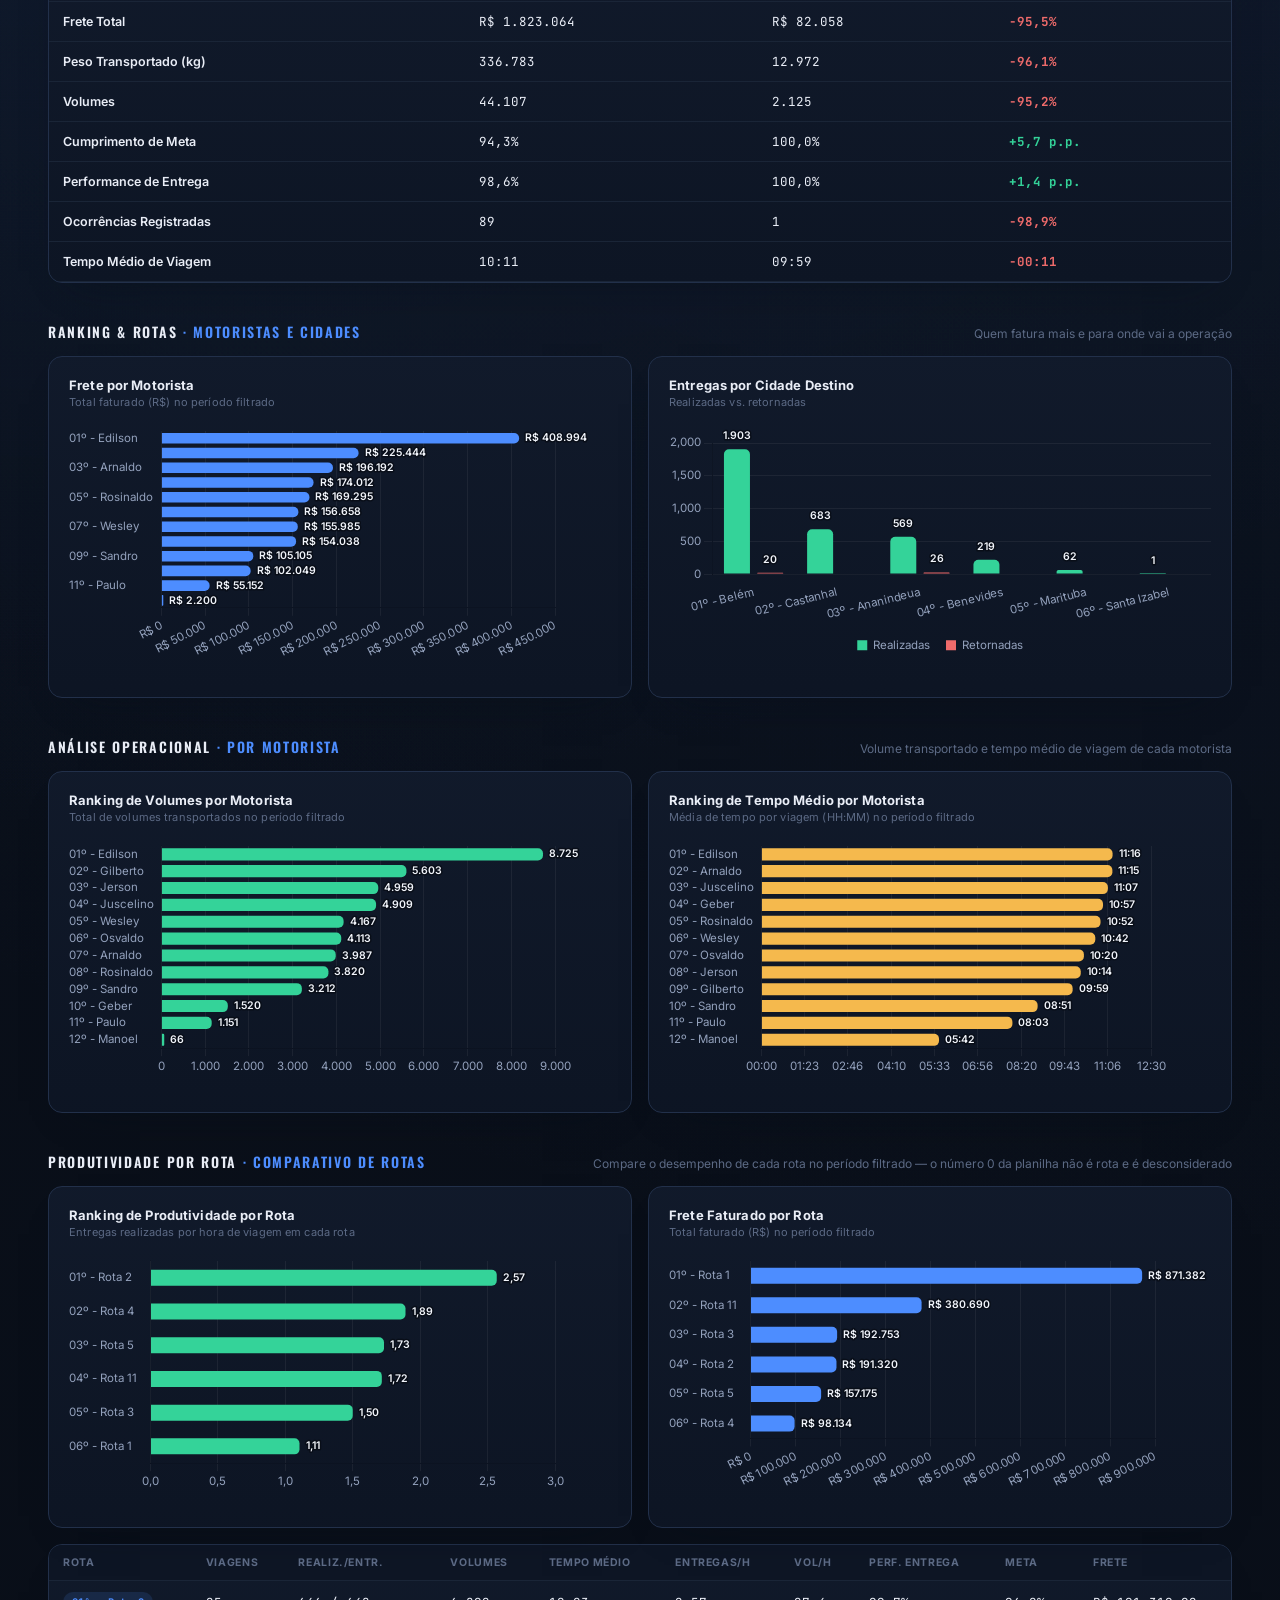
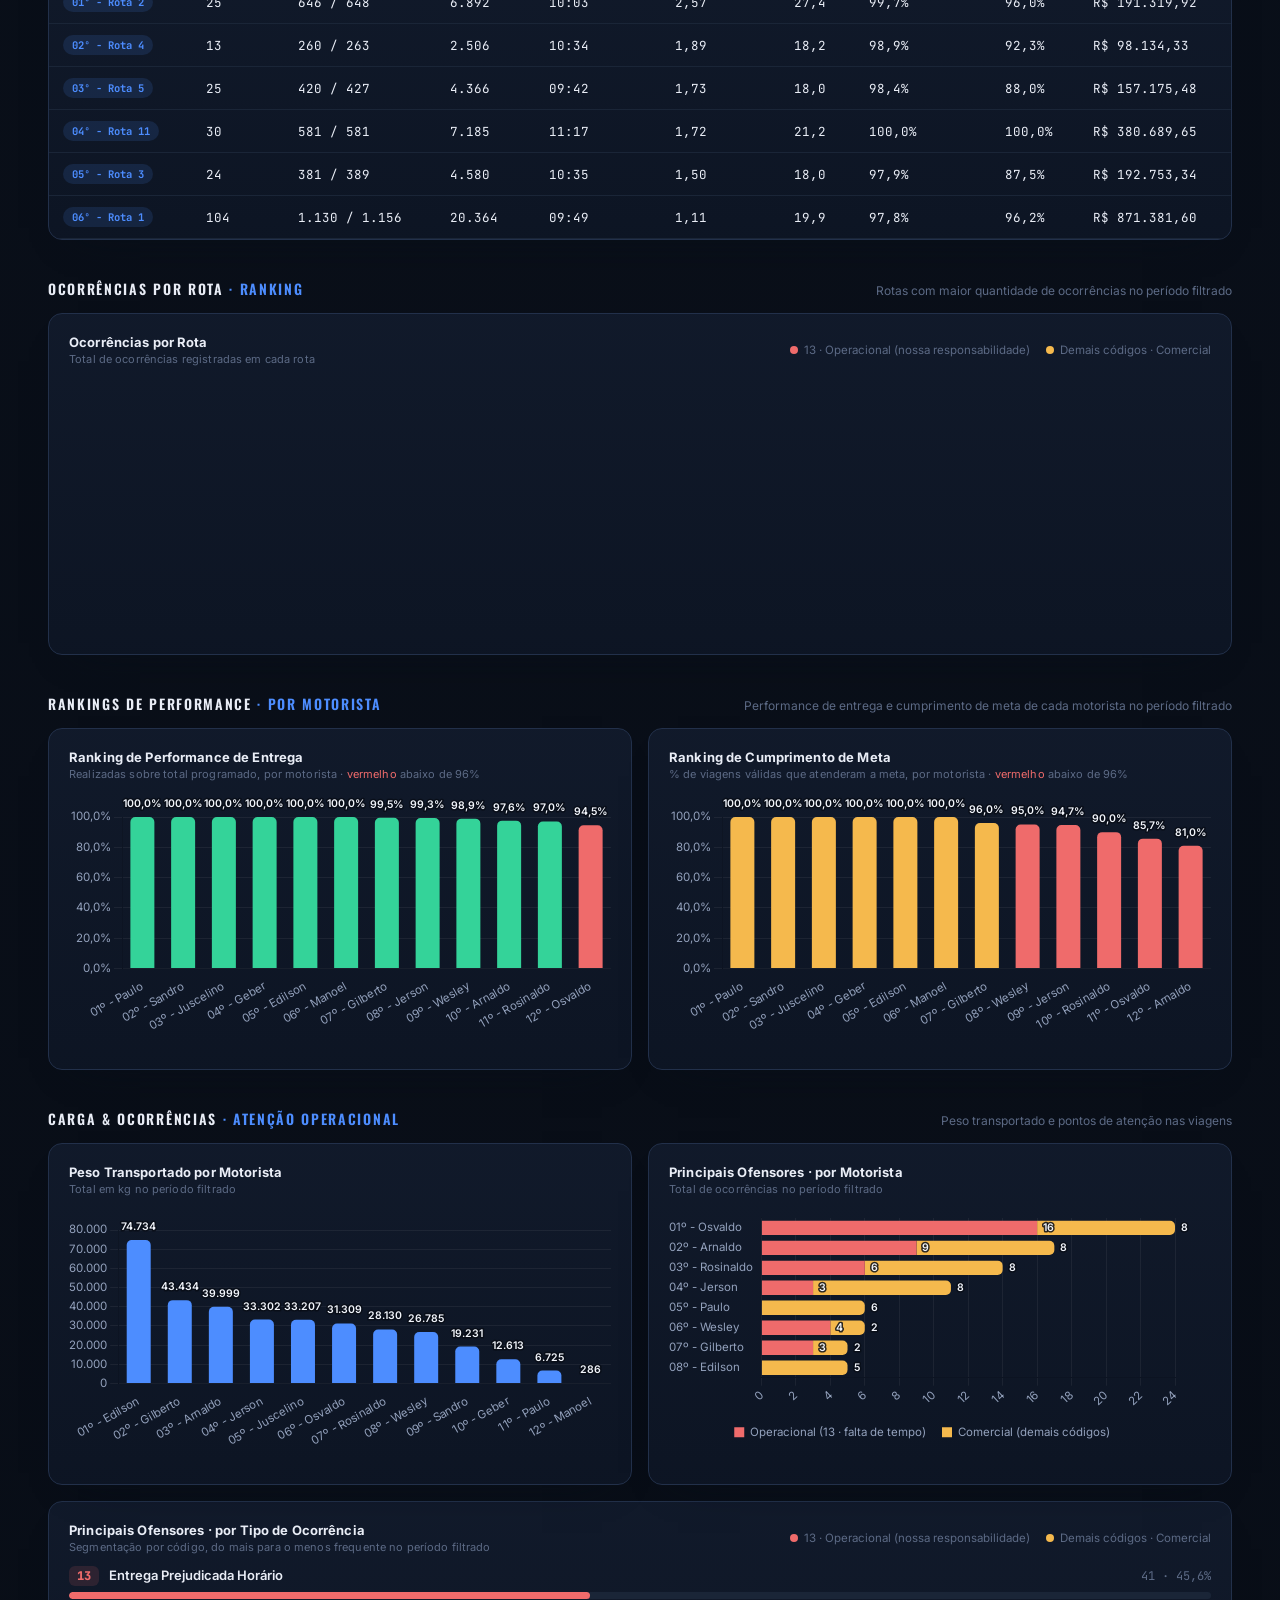
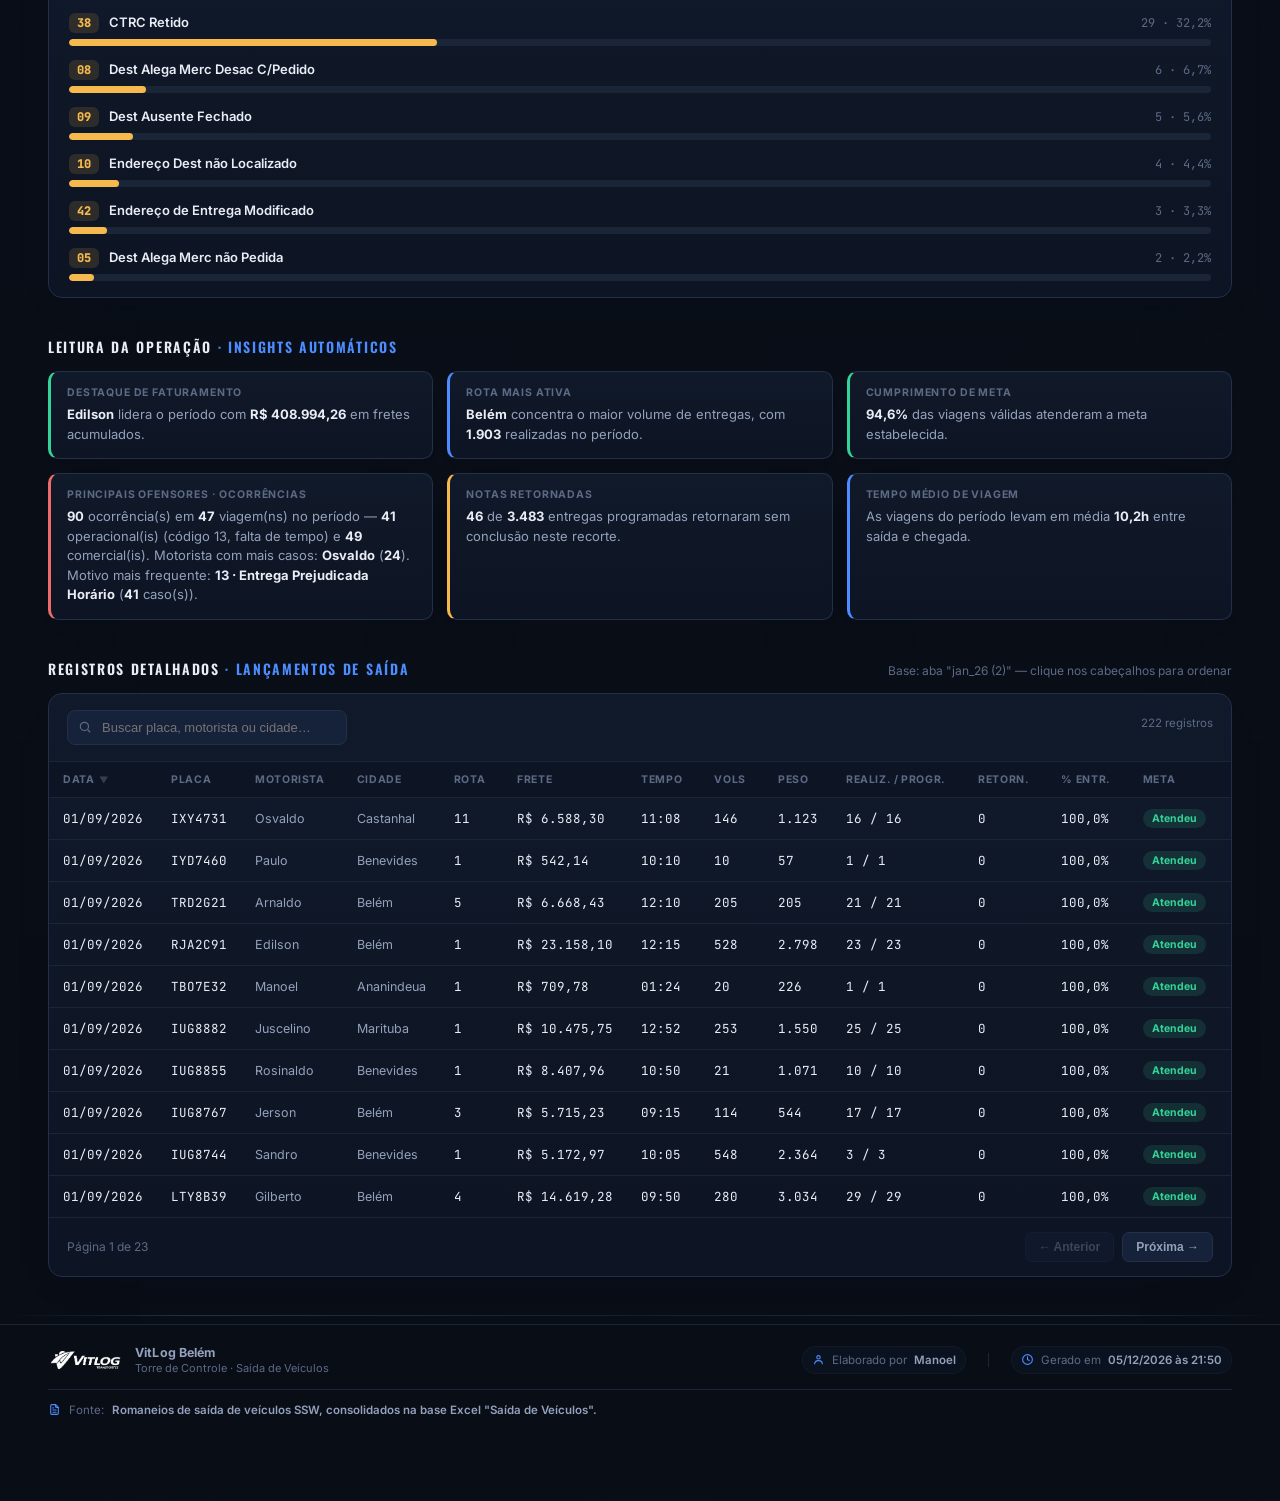
==== commit ad314dc6: "Atualiza projeto" ====
--- a/index.html
+++ b/index.html
@@ -315,8 +315,7 @@
               <th data-key="tempoSeg" tabindex="0" role="button" aria-sort="none">Tempo<span class="sort-arrow"></span></th>
               <th data-key="vols" tabindex="0" role="button" aria-sort="none" title="Volumes">Vols<span class="sort-arrow"></span></th>
               <th data-key="peso" tabindex="0" role="button" aria-sort="none" title="Peso (kg)">Peso<span class="sort-arrow"></span></th>
-              <th data-key="entregas" tabindex="0" role="button" aria-sort="none" title="Entregas Programadas">Progr.<span class="sort-arrow"></span></th>
-              <th data-key="realizadas" tabindex="0" role="button" aria-sort="none" title="Realizadas">Realiz.<span class="sort-arrow"></span></th>
+              <th data-key="entregas" tabindex="0" role="button" aria-sort="none" title="Realizadas / Entregas Programadas">Realiz. / Progr.<span class="sort-arrow"></span></th>
               <th data-key="retornadas" tabindex="0" role="button" aria-sort="none" title="Retornadas">Retorn.<span class="sort-arrow"></span></th>
               <th data-key="pctEntrega" tabindex="0" role="button" aria-sort="none" title="% Entrega">% Entr.<span class="sort-arrow"></span></th>
               <th data-key="meta" tabindex="0" role="button" aria-sort="none">Meta<span class="sort-arrow"></span></th>
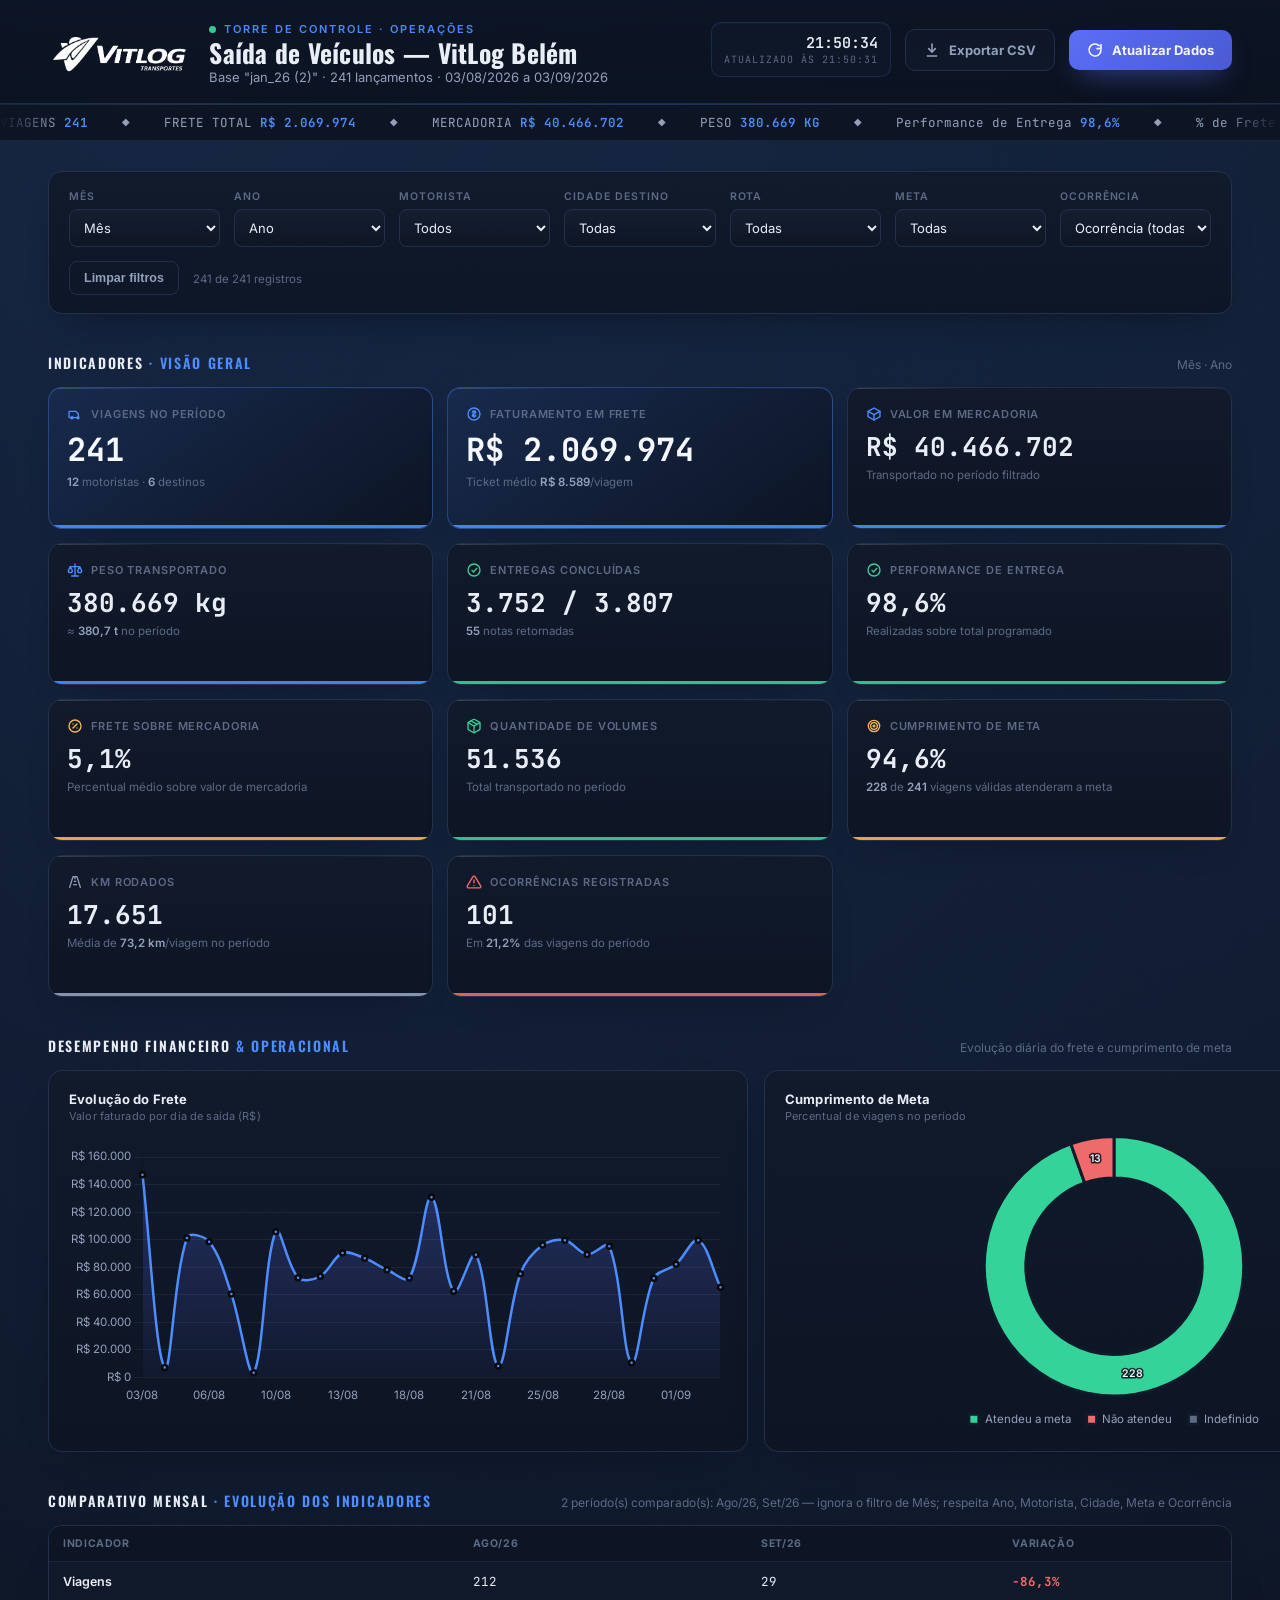
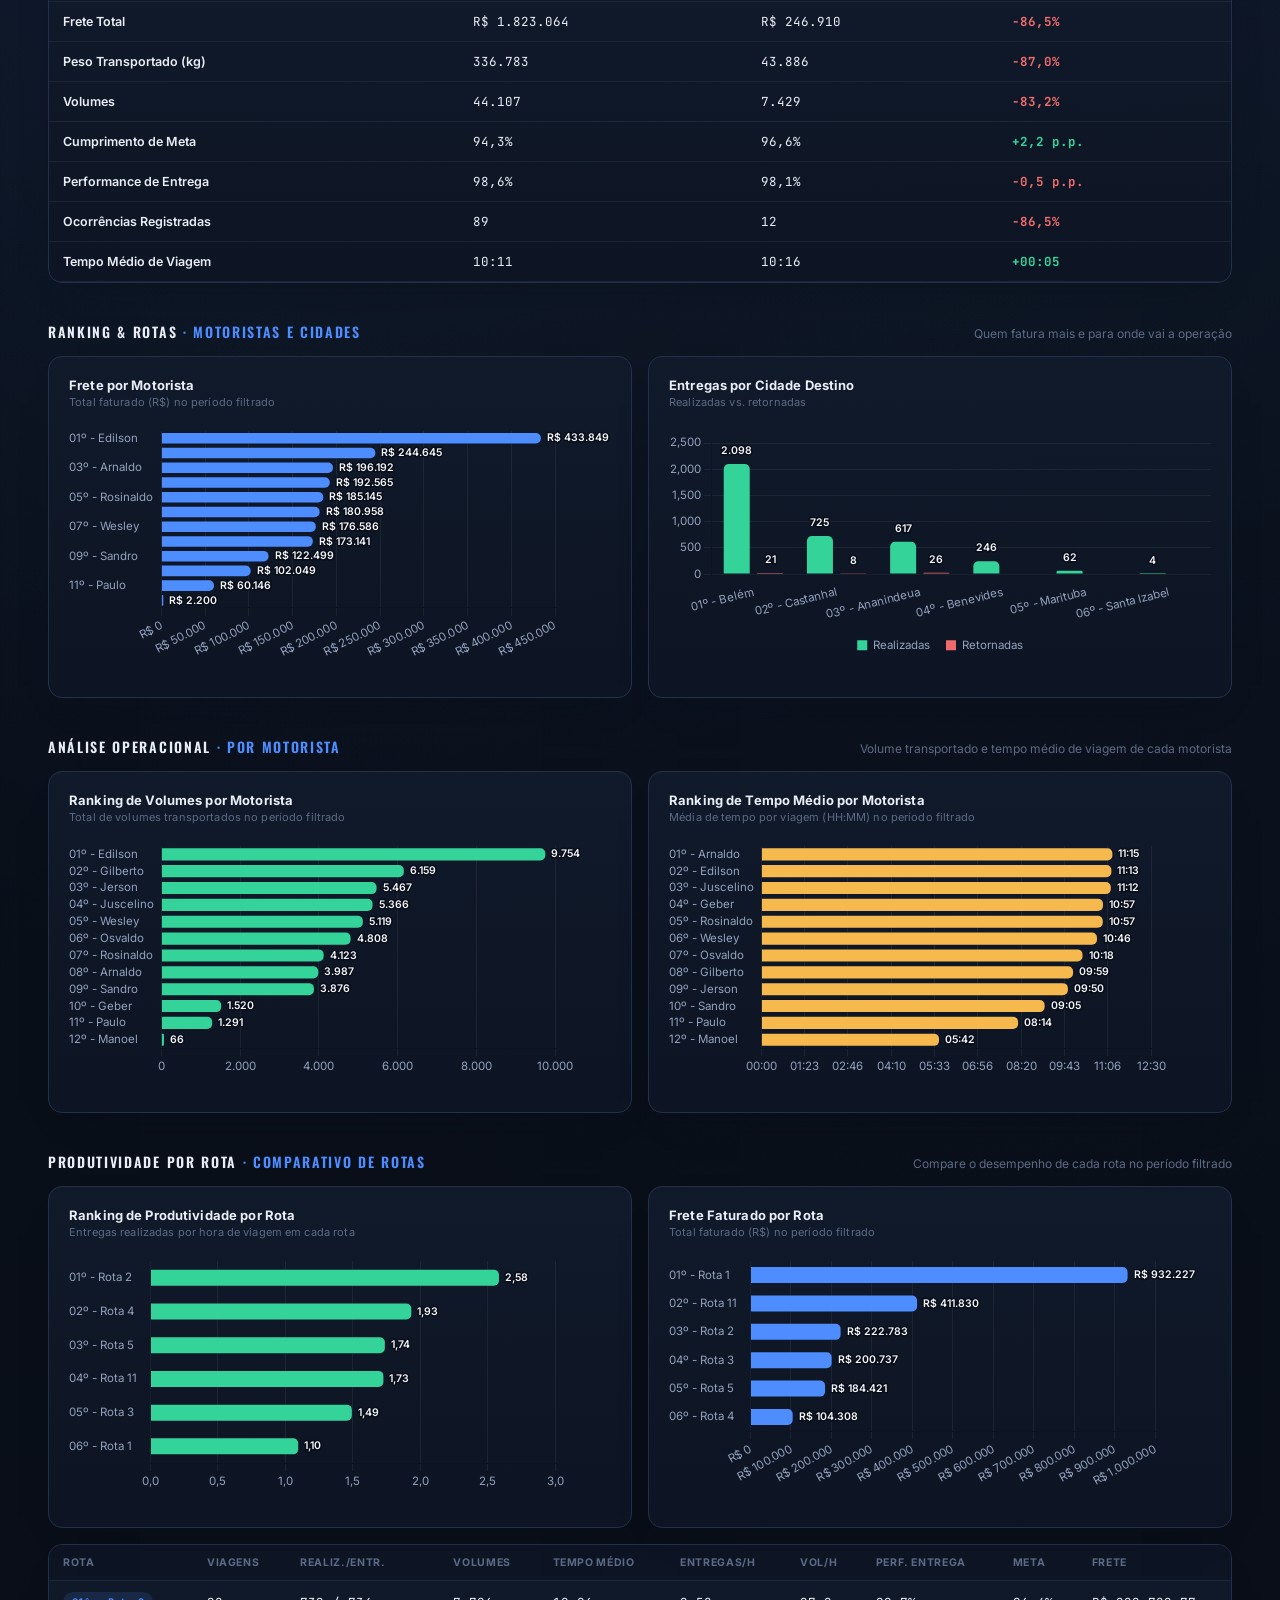
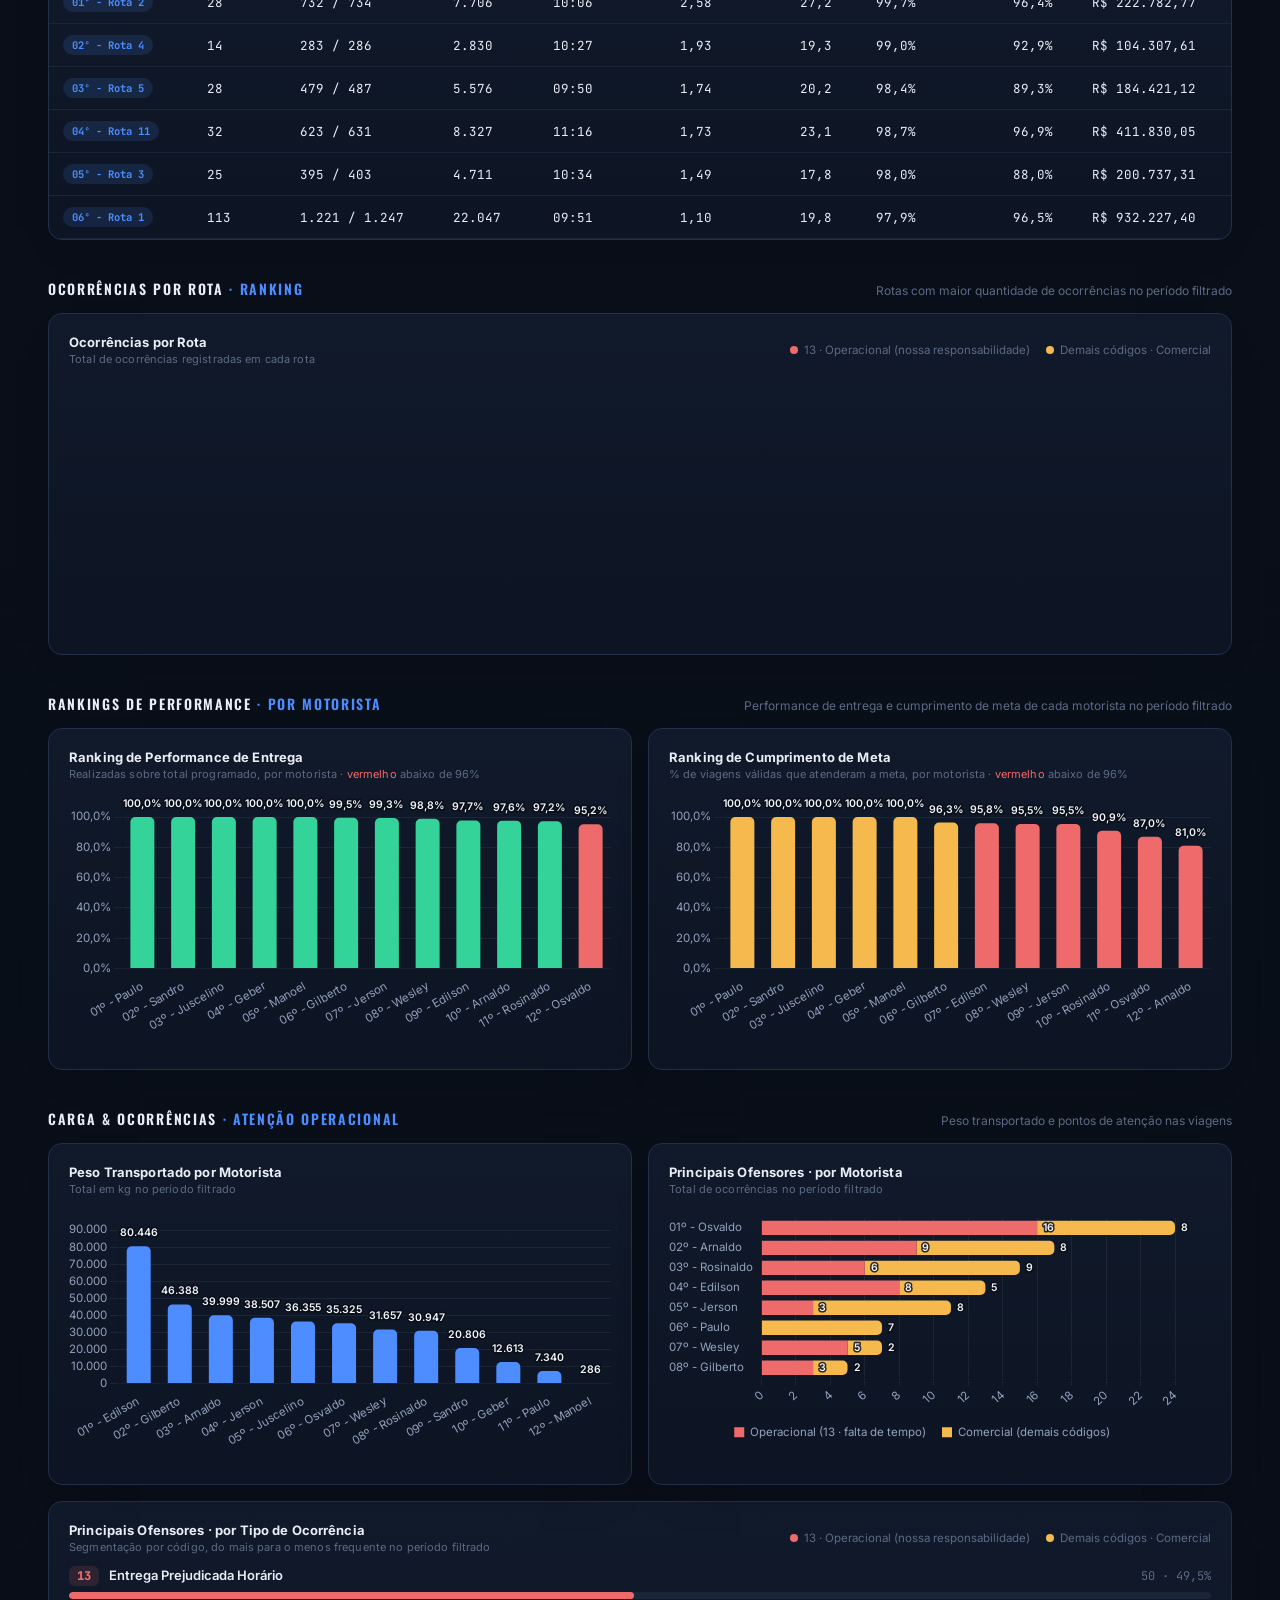
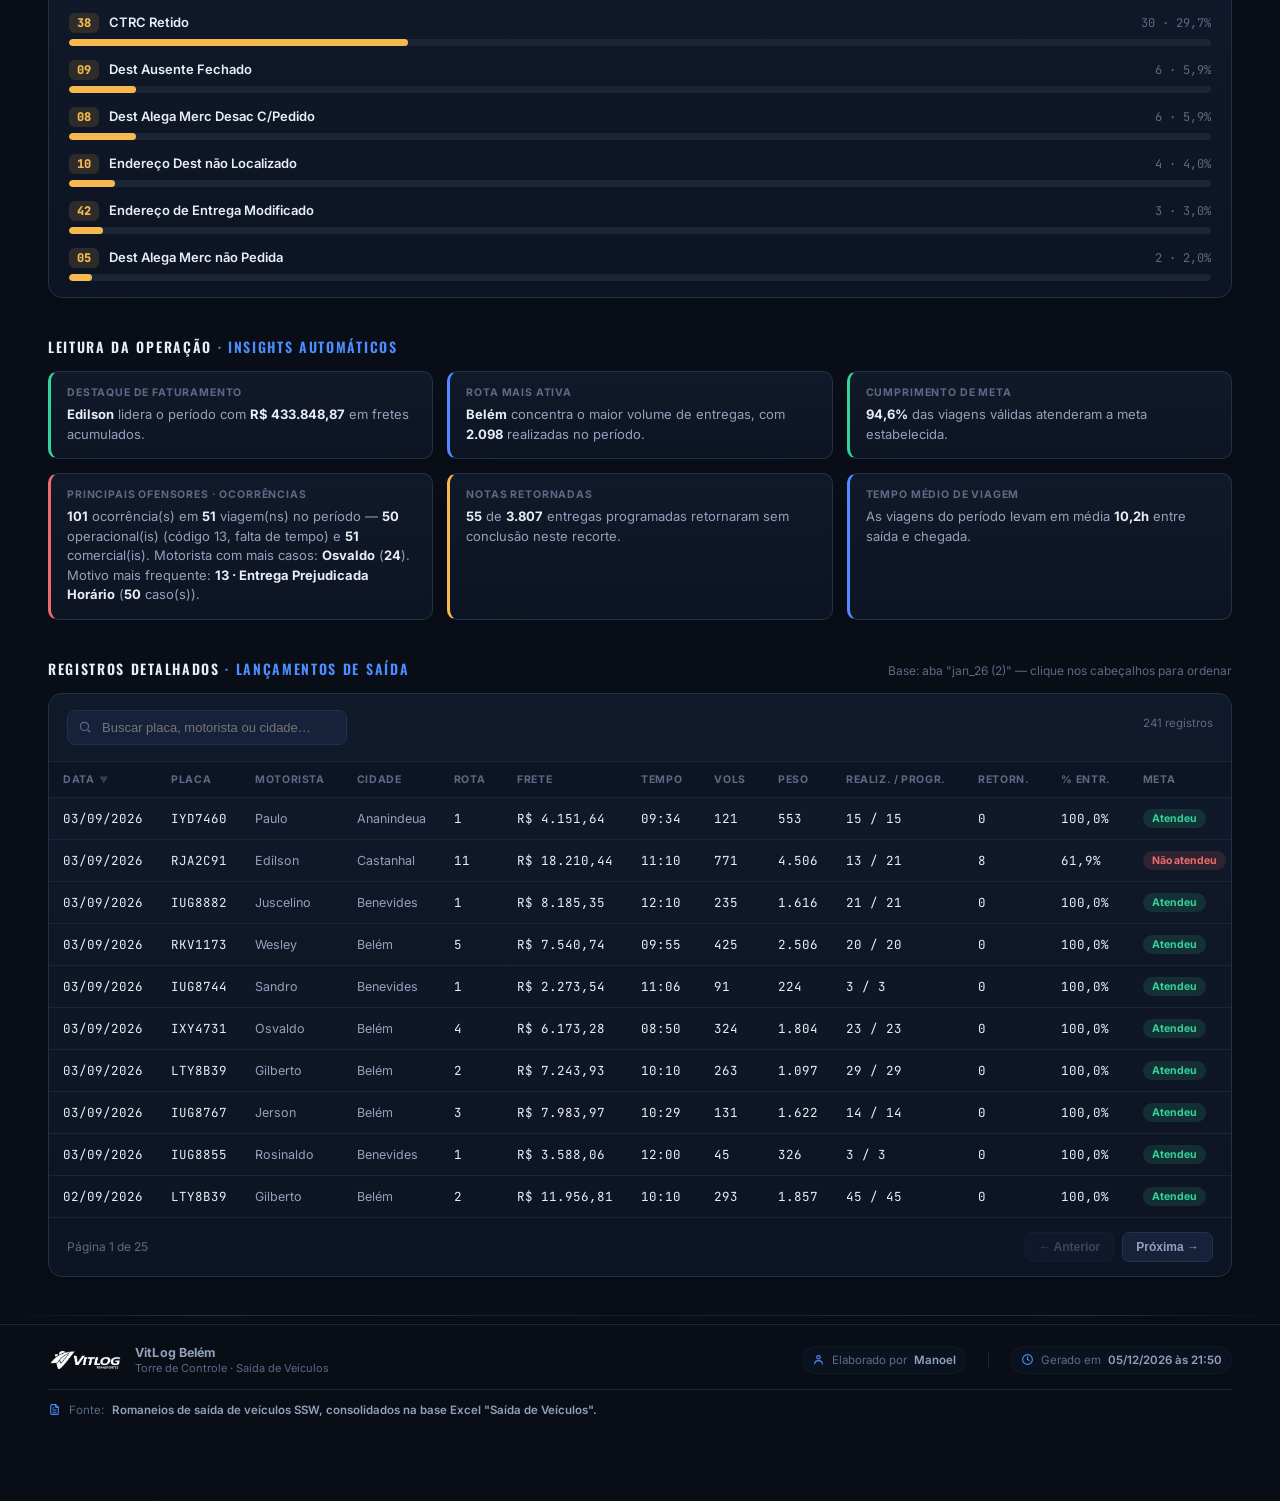
==== commit 97cb390a: "Atualiza projeto" ====
--- a/index.html
+++ b/index.html
@@ -184,7 +184,7 @@
   <section>
     <div class="section-head">
       <h2>Produtividade por Rota <span>· Comparativo de Rotas</span></h2>
-      <div class="section-sub" id="rotaSub">Compare o desempenho de cada rota no período filtrado — o número 0 da planilha não é rota e é desconsiderado</div>
+      <div class="section-sub" id="rotaSub">Compare o desempenho de cada rota no período filtrado</div>
     </div>
     <div class="charts-row equal">
       <div class="panel">
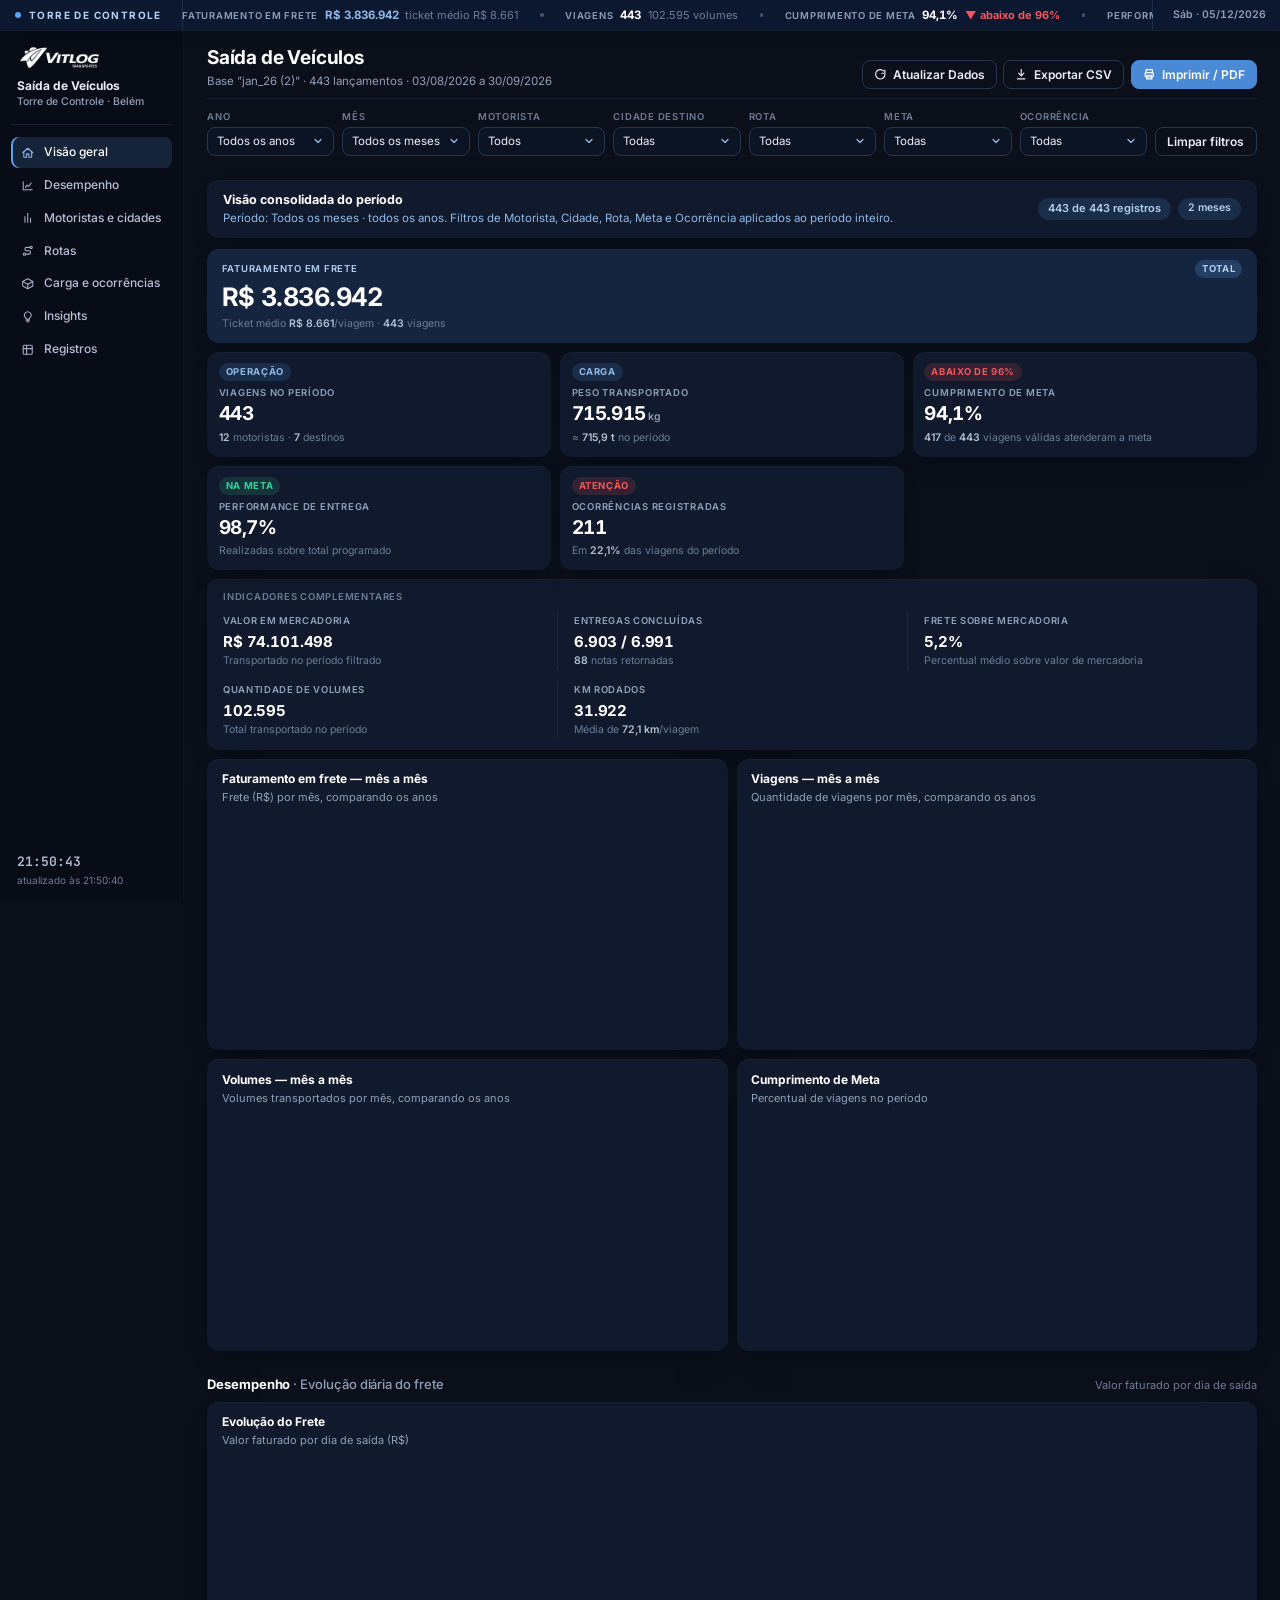
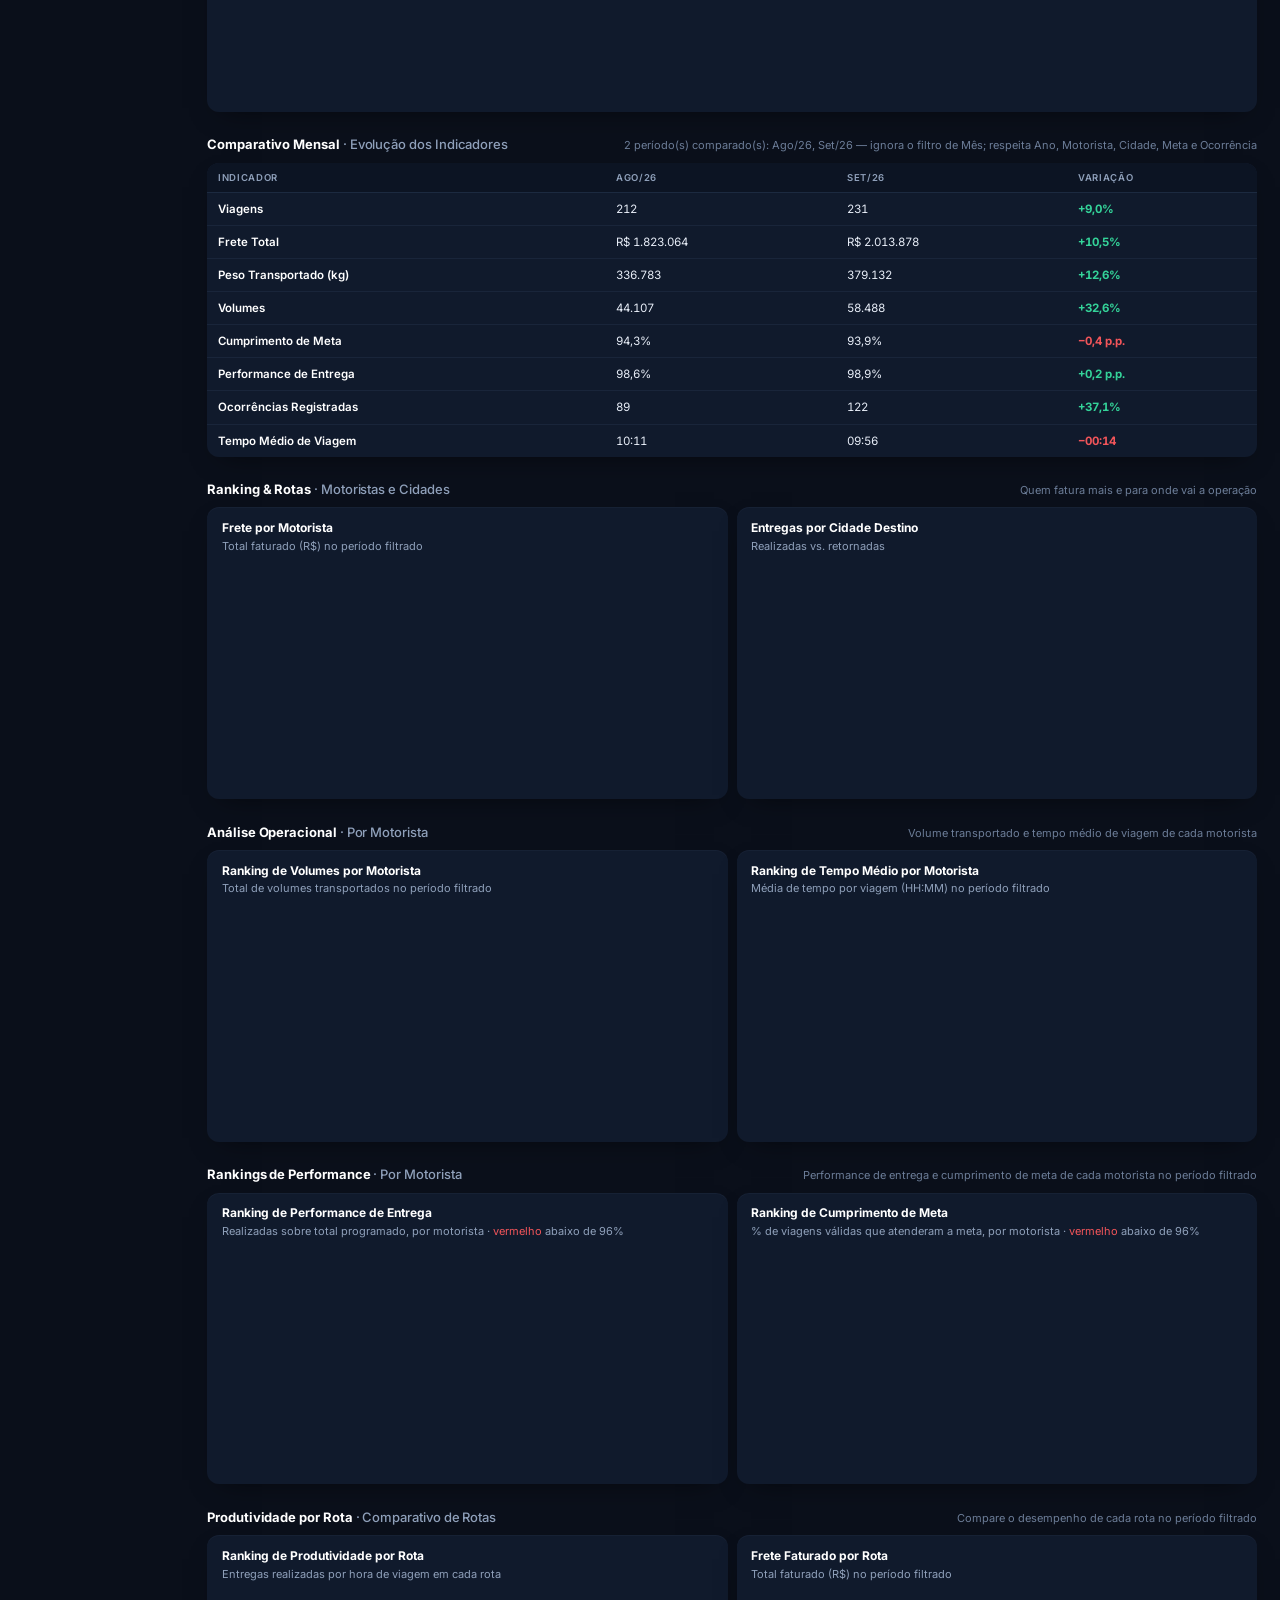
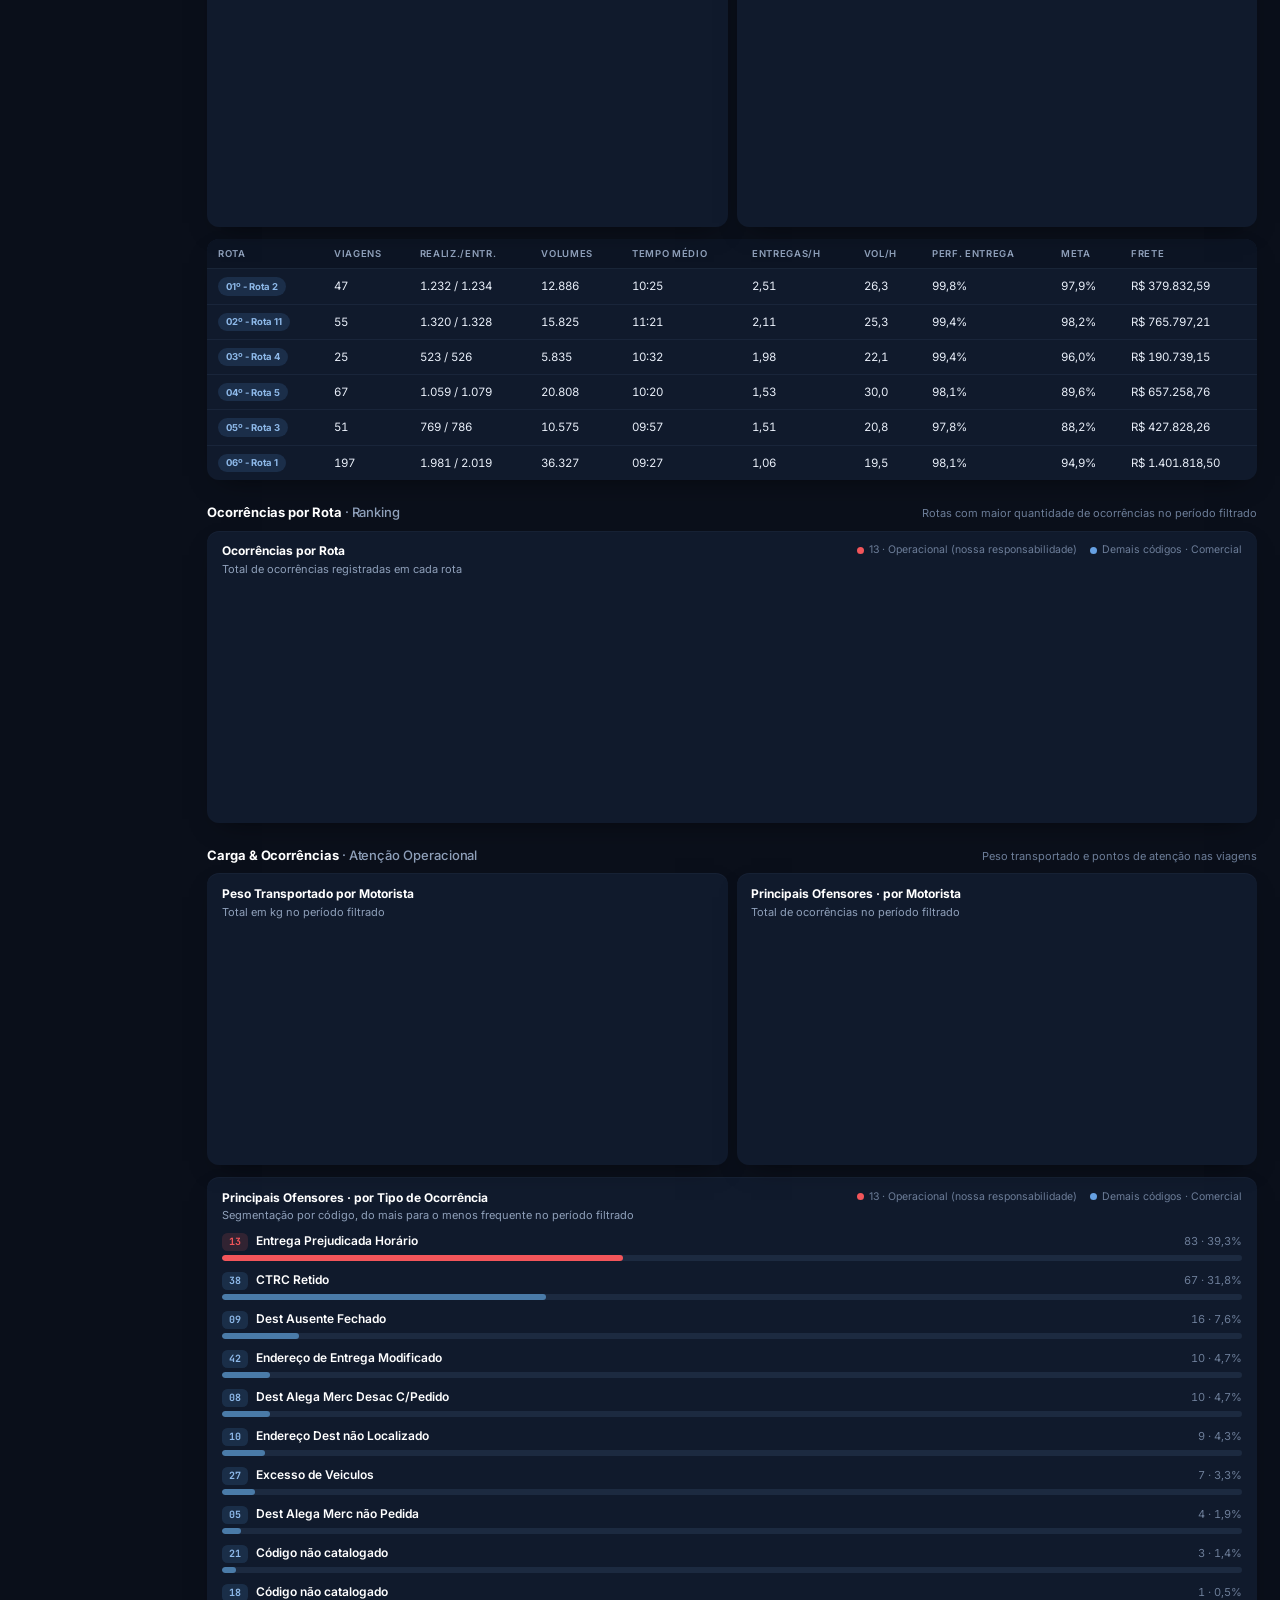
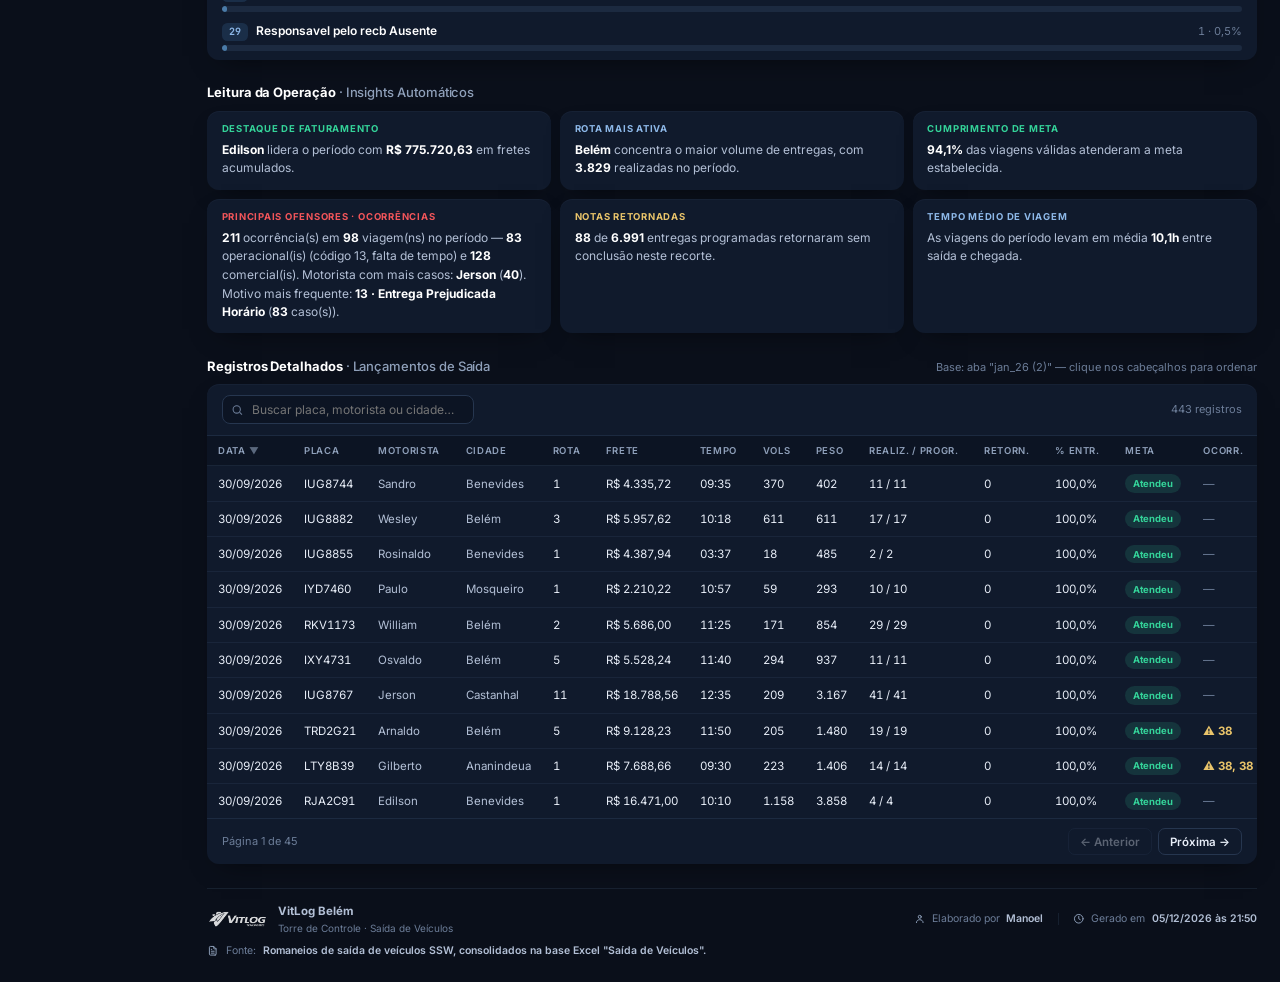
==== commit e77932e3: "Atualiza projeto" ====
--- a/index.html
+++ b/index.html
@@ -6,7 +6,7 @@
 <title>Torre de Controle · Saída de Veículos · VitLog Belém</title>
 <meta name="description" content="Painel de indicadores operacionais e financeiros da frota VitLog Belém: faturamento, cumprimento de meta, entregas e ocorrências, com filtros por período, motorista e cidade.">
 <meta name="color-scheme" content="dark">
-<meta name="theme-color" content="#080D16">
+<meta name="theme-color" content="#0A0F1A">
 <link rel="icon" type="image/png" href="assets/logo.png">
 <!--
   Fontes web (Google Fonts): usadas quando há internet disponível, com
@@ -21,111 +21,130 @@
 <script src="js/vendor/chart.umd.js"></script>
 </head>
 <body>
-
-<header class="topbar">
-  <div class="brand">
-    <div class="brand-mark">
-      <img id="brandLogo" src="assets/logo.png" alt="VitLog Logo">
-    </div>
-    <div class="brand-text">
-      <div class="eyebrow"><span class="live-dot"></span>Torre de Controle · Operações</div>
-      <h1>Saída de Veículos — VitLog Belém</h1>
-      <p id="periodSub">Carregando período de análise…</p>
-    </div>
-  </div>
-  <div class="top-actions">
-    <div class="clock-box">
-      <div class="clock-time" id="clockTime">--:--:--</div>
-      <div class="clock-label" id="lastUpdate">última atualização</div>
-    </div>
-    <button id="exportBtn" type="button" aria-label="Exportar registros filtrados em CSV">
-      <svg viewBox="0 0 24 24" fill="none" stroke="currentColor" stroke-width="2.4" stroke-linecap="round" stroke-linejoin="round"><path d="M12 3v12"/><path d="m7 10 5 5 5-5"/><path d="M5 21h14"/></svg>
+<!-- Ticker informativo superior: preenchido dinamicamente por js/app.js (renderTicker) -->
+<div class="ticker" id="ticker" role="region" aria-label="Resumo operacional em tempo real">
+  <div class="ticker-label"><i class="ticker-dot" aria-hidden="true"></i><span>Torre de Controle</span></div>
+  <div class="ticker-viewport" id="tickerViewport" tabindex="0" aria-live="off"><div class="ticker-track" id="tickerTrack"></div></div>
+  <div class="ticker-meta" id="tickerDate"></div>
+</div>
+
+<div class="app-shell">
+
+<aside class="sidebar" id="sidebar">
+  <div class="sb-brand">
+    <img id="brandLogo" src="assets/logo.png" alt="VitLog Logo">
+    <div class="sb-title">Saída de Veículos<small>Torre de Controle · Belém</small></div>
+  </div>
+  <nav class="sb-nav" id="sbNav" aria-label="Seções do painel">
+    <a href="#sec-visao" data-sec="sec-visao" class="active"><svg viewBox="0 0 24 24"><path d="M3 12 12 4l9 8"/><path d="M5 10v9a1 1 0 0 0 1 1h4v-6h4v6h4a1 1 0 0 0 1-1v-9"/></svg>Visão geral</a>
+    <a href="#sec-desempenho" data-sec="sec-desempenho"><svg viewBox="0 0 24 24"><path d="M4 19V5"/><path d="M4 19h16"/><path d="m8 15 3-4 3 2 4-6"/></svg>Desempenho</a>
+    <a href="#sec-rankings" data-sec="sec-rankings"><svg viewBox="0 0 24 24"><path d="M7 20V10M12 20V4M17 20v-7"/></svg>Motoristas e cidades</a>
+    <a href="#sec-rotas" data-sec="sec-rotas"><svg viewBox="0 0 24 24"><circle cx="6" cy="18" r="2"/><circle cx="18" cy="6" r="2"/><path d="M8 18h6a3 3 0 0 0 0-6h-4a3 3 0 0 1 0-6h6"/></svg>Rotas</a>
+    <a href="#sec-carga" data-sec="sec-carga"><svg viewBox="0 0 24 24"><path d="M21 8 12 3 3 8l9 5 9-5Z"/><path d="M3 8v8l9 5 9-5V8"/><path d="M12 13v8"/></svg>Carga e ocorrências</a>
+    <a href="#sec-insights" data-sec="sec-insights"><svg viewBox="0 0 24 24"><path d="M9 18h6M10 21h4"/><path d="M12 3a6 6 0 0 0-4 10.5c.7.7 1 1.5 1 2.5h6c0-1 .3-1.8 1-2.5A6 6 0 0 0 12 3Z"/></svg>Insights</a>
+    <a href="#sec-registros" data-sec="sec-registros"><svg viewBox="0 0 24 24"><rect x="4" y="4" width="16" height="16" rx="2"/><path d="M4 10h16M10 4v16"/></svg>Registros</a>
+  </nav>
+  <div class="sb-foot">
+    <div class="clock-time" id="clockTime">--:--:--</div>
+    <div class="clock-label" id="lastUpdate">última atualização</div>
+  </div>
+</aside>
+
+<div class="app-main">
+
+<header class="page-head">
+  <div>
+    <h1>Saída de Veículos</h1>
+    <p id="periodSub">Carregando período de análise…</p>
+  </div>
+  <div class="ph-actions">
+    <button id="refreshBtn" type="button" class="btn">
+      <svg viewBox="0 0 24 24"><path d="M21 12a9 9 0 1 1-2.64-6.36"/><path d="M21 4v6h-6"/></svg>
+      <span id="refreshLabel">Atualizar Dados</span>
+    </button>
+    <button id="exportBtn" type="button" class="btn" aria-label="Exportar registros filtrados em CSV">
+      <svg viewBox="0 0 24 24"><path d="M12 3v12"/><path d="m7 10 5 5 5-5"/><path d="M5 21h14"/></svg>
       <span>Exportar CSV</span>
     </button>
-    <button id="refreshBtn" type="button">
-      <svg viewBox="0 0 24 24" fill="none" stroke="currentColor" stroke-width="2.4" stroke-linecap="round" stroke-linejoin="round"><path d="M21 12a9 9 0 1 1-2.64-6.36"/><path d="M21 4v6h-6"/></svg>
-      <span id="refreshLabel">Atualizar Dados</span>
+    <button id="printBtn" type="button" class="btn btn-primary" aria-label="Imprimir ou salvar em PDF">
+      <svg viewBox="0 0 24 24"><path d="M6 9V3h12v6"/><rect x="4" y="9" width="16" height="8" rx="2"/><path d="M7 14h10v7H7z"/></svg>
+      <span>Imprimir / PDF</span>
     </button>
   </div>
 </header>
 
-<div class="lane-divider"></div>
-
-<div class="ticker-wrap">
-  <div class="ticker-track" id="tickerTrack"></div>
+<div class="filters-row">
+  <div class="filter-field"><label for="fAno">Ano</label><select id="fAno"></select></div>
+  <div class="filter-field"><label for="fMes">Mês</label><select id="fMes"></select></div>
+  <div class="filter-field"><label for="fMotorista">Motorista</label><select id="fMotorista"><option value="all">Todos</option></select></div>
+  <div class="filter-field"><label for="fCidade">Cidade destino</label><select id="fCidade"><option value="all">Todas</option></select></div>
+  <div class="filter-field"><label for="fRota">Rota</label><select id="fRota"><option value="all">Todas</option></select></div>
+  <div class="filter-field"><label for="fMeta">Meta</label>
+    <select id="fMeta">
+      <option value="all">Todas</option>
+      <option value="Atendeu a Meta">Atendeu a meta</option>
+      <option value="Não Atendeu a Meta">Não atendeu a meta</option>
+    </select>
+  </div>
+  <div class="filter-field"><label for="fOcorrencia">Ocorrência</label><select id="fOcorrencia"></select></div>
+  <div class="filters-end">
+    <button id="clearFilters" type="button">Limpar filtros</button>
+  </div>
 </div>
 
 <main>
 
-  <section>
-    <div class="filters-bar">
-      <div class="filter-field">
-        <label>Mês</label>
-        <select id="fMes"></select>
-      </div>
-      <div class="filter-field">
-        <label>Ano</label>
-        <select id="fAno"></select>
-      </div>
-      <div class="filter-field">
-        <label>Motorista</label>
-        <select id="fMotorista"><option value="all">Todos</option></select>
-      </div>
-      <div class="filter-field">
-        <label>Cidade destino</label>
-        <select id="fCidade"><option value="all">Todas</option></select>
-      </div>
-      <div class="filter-field">
-        <label>Rota</label>
-        <select id="fRota"><option value="all">Todas</option></select>
-      </div>
-      <div class="filter-field">
-        <label>Meta</label>
-        <select id="fMeta">
-          <option value="all">Todas</option>
-          <option value="Atendeu a Meta">Atendeu a meta</option>
-          <option value="Não Atendeu a Meta">Não atendeu a meta</option>
-        </select>
-      </div>
-      <div class="filter-field">
-        <label>Ocorrência</label>
-        <select id="fOcorrencia"></select>
-      </div>
-      <button id="clearFilters">Limpar filtros</button>
-      <div class="filter-count" id="filterCount">— registros</div>
-    </div>
-  </section>
-
-  <section>
-    <div class="section-head">
-      <h2>Indicadores <span>· Visão Geral</span></h2>
-      <div class="section-sub" id="kpiSub"></div>
+  <section id="sec-visao" data-group="sec-visao">
+    <div class="overview-panel">
+      <div>
+        <div class="ov-title">Visão consolidada do período</div>
+        <div class="ov-desc" id="kpiSub"></div>
+      </div>
+      <div class="ov-pills">
+        <span class="filter-count" id="filterCount">— registros</span>
+        <span class="pill-soft" id="periodPill">—</span>
+      </div>
     </div>
     <div class="kpi-grid" id="kpiGrid"></div>
-  </section>
-
-  <section>
-    <div class="section-head">
-      <h2>Desempenho Financeiro <span>&amp; Operacional</span></h2>
-      <div class="section-sub">Evolução diária do frete e cumprimento de meta</div>
-    </div>
+    <div class="mini-strip-wrap">
+      <div class="strip-title">Indicadores complementares</div>
+      <div class="mini-strip" id="kpiExtra"></div>
+    </div>
+
     <div class="charts-row">
       <div class="panel">
-        <div class="panel-head">
-          <div class="panel-title">Evolução do Frete<small>Valor faturado por dia de saída (R$)</small></div>
-        </div>
-        <div class="chart-box tall"><canvas id="chartFrete"></canvas></div>
-      </div>
-      <div class="panel">
-        <div class="panel-head">
-          <div class="panel-title">Cumprimento de Meta<small>Percentual de viagens no período</small></div>
-        </div>
-        <div class="chart-box tall"><canvas id="chartMeta"></canvas></div>
-      </div>
-    </div>
-  </section>
-
-  <section>
+        <div class="panel-head"><div class="panel-title">Faturamento em frete — mês a mês<small>Frete (R$) por mês, comparando os anos</small></div></div>
+        <div class="chart-box"><canvas id="chartFreteMensal"></canvas></div>
+      </div>
+      <div class="panel">
+        <div class="panel-head"><div class="panel-title">Viagens — mês a mês<small>Quantidade de viagens por mês, comparando os anos</small></div></div>
+        <div class="chart-box"><canvas id="chartViagensMensal"></canvas></div>
+      </div>
+    </div>
+    <div class="charts-row">
+      <div class="panel">
+        <div class="panel-head"><div class="panel-title">Volumes — mês a mês<small>Volumes transportados por mês, comparando os anos</small></div></div>
+        <div class="chart-box"><canvas id="chartVolumesMensal"></canvas></div>
+      </div>
+      <div class="panel">
+        <div class="panel-head"><div class="panel-title">Cumprimento de Meta<small>Percentual de viagens no período</small></div></div>
+        <div class="chart-box"><canvas id="chartMeta"></canvas></div>
+      </div>
+    </div>
+  </section>
+
+  <section id="sec-desempenho" data-group="sec-desempenho">
+    <div class="section-head">
+      <h2>Desempenho <span>· Evolução diária do frete</span></h2>
+      <div class="section-sub">Valor faturado por dia de saída</div>
+    </div>
+    <div class="panel">
+      <div class="panel-head"><div class="panel-title">Evolução do Frete<small>Valor faturado por dia de saída (R$)</small></div></div>
+      <div class="chart-box tall"><canvas id="chartFrete"></canvas></div>
+    </div>
+  </section>
+
+  <section id="sec-comparativo" data-group="sec-desempenho">
     <div class="section-head">
       <h2>Comparativo Mensal <span>· Evolução dos Indicadores</span></h2>
       <div class="section-sub" id="compareSub">Compara os meses disponíveis lado a lado — ignora o filtro de Mês; respeita Ano, Motorista, Cidade, Meta e Ocorrência</div>
@@ -139,7 +158,7 @@
     </div>
   </section>
 
-  <section>
+  <section id="sec-rankings" data-group="sec-rankings">
     <div class="section-head">
       <h2>Ranking &amp; Rotas <span>· Motoristas e Cidades</span></h2>
       <div class="section-sub">Quem fatura mais e para onde vai a operação</div>
@@ -160,7 +179,7 @@
     </div>
   </section>
 
-  <section>
+  <section id="sec-operacional" data-group="sec-rankings">
     <div class="section-head">
       <h2>Análise Operacional <span>· Por Motorista</span></h2>
       <div class="section-sub">Volume transportado e tempo médio de viagem de cada motorista</div>
@@ -181,7 +200,28 @@
     </div>
   </section>
 
-  <section>
+  <section id="sec-performance" data-group="sec-rankings">
+    <div class="section-head">
+      <h2>Rankings de Performance <span>· Por Motorista</span></h2>
+      <div class="section-sub">Performance de entrega e cumprimento de meta de cada motorista no período filtrado</div>
+    </div>
+    <div class="charts-row equal">
+      <div class="panel">
+        <div class="panel-head">
+          <div class="panel-title">Ranking de Performance de Entrega<small>Realizadas sobre total programado, por motorista · <span style="color:var(--accent-danger)">vermelho</span> abaixo de 96%</small></div>
+        </div>
+        <div class="chart-box"><canvas id="chartPerformanceEntrega"></canvas></div>
+      </div>
+      <div class="panel">
+        <div class="panel-head">
+          <div class="panel-title">Ranking de Cumprimento de Meta<small>% de viagens válidas que atenderam a meta, por motorista · <span style="color:var(--accent-danger)">vermelho</span> abaixo de 96%</small></div>
+        </div>
+        <div class="chart-box"><canvas id="chartCumprimentoMeta"></canvas></div>
+      </div>
+    </div>
+  </section>
+
+  <section id="sec-rotas" data-group="sec-rotas">
     <div class="section-head">
       <h2>Produtividade por Rota <span>· Comparativo de Rotas</span></h2>
       <div class="section-sub" id="rotaSub">Compare o desempenho de cada rota no período filtrado</div>
@@ -201,7 +241,7 @@
       </div>
     </div>
 
-    <div class="table-panel" style="margin-top:16px;">
+    <div class="table-panel" style="margin-top:12px;">
       <div class="table-scroll">
         <table class="compare-table">
           <tbody id="rotaSummaryBody"></tbody>
@@ -210,7 +250,7 @@
     </div>
   </section>
 
-  <section>
+  <section id="sec-ocorrencias-rota" data-group="sec-rotas">
     <div class="section-head">
       <h2>Ocorrências por Rota <span>· Ranking</span></h2>
       <div class="section-sub">Rotas com maior quantidade de ocorrências no período filtrado</div>
@@ -227,28 +267,7 @@
     </div>
   </section>
 
-  <section>
-    <div class="section-head">
-      <h2>Rankings de Performance <span>· Por Motorista</span></h2>
-      <div class="section-sub">Performance de entrega e cumprimento de meta de cada motorista no período filtrado</div>
-    </div>
-    <div class="charts-row equal">
-      <div class="panel">
-        <div class="panel-head">
-          <div class="panel-title">Ranking de Performance de Entrega<small>Realizadas sobre total programado, por motorista · <span style="color:var(--accent-danger)">vermelho</span> abaixo de 96%</small></div>
-        </div>
-        <div class="chart-box"><canvas id="chartPerformanceEntrega"></canvas></div>
-      </div>
-      <div class="panel">
-        <div class="panel-head">
-          <div class="panel-title">Ranking de Cumprimento de Meta<small>% de viagens válidas que atenderam a meta, por motorista · <span style="color:var(--accent-danger)">vermelho</span> abaixo de 96%</small></div>
-        </div>
-        <div class="chart-box"><canvas id="chartCumprimentoMeta"></canvas></div>
-      </div>
-    </div>
-  </section>
-
-  <section>
+  <section id="sec-carga" data-group="sec-carga">
     <div class="section-head">
       <h2>Carga &amp; Ocorrências <span>· Atenção Operacional</span></h2>
       <div class="section-sub">Peso transportado e pontos de atenção nas viagens</div>
@@ -268,7 +287,7 @@
       </div>
     </div>
 
-    <div class="panel" style="margin-top:16px;">
+    <div class="panel" style="margin-top:12px;">
       <div class="panel-head">
         <div class="panel-title">Principais Ofensores · por Tipo de Ocorrência<small>Segmentação por código, do mais para o menos frequente no período filtrado</small></div>
         <div class="occ-legend">
@@ -280,14 +299,14 @@
     </div>
   </section>
 
-  <section>
+  <section id="sec-insights" data-group="sec-insights">
     <div class="section-head">
       <h2>Leitura da Operação <span>· Insights Automáticos</span></h2>
     </div>
     <div class="insight-grid" id="insightGrid"></div>
   </section>
 
-  <section>
+  <section id="sec-registros" data-group="sec-registros">
     <div class="section-head">
       <h2>Registros Detalhados <span>· Lançamentos de Saída</span></h2>
       <div class="section-sub">Base: aba "jan_26 (2)" — clique nos cabeçalhos para ordenar</div>
@@ -337,8 +356,6 @@
 
 </main>
 
-<div class="lane-divider"></div>
-
 <footer>
   <div class="footer-top">
     <div class="footer-left">
@@ -368,6 +385,10 @@
   </div>
 </footer>
 
+</div><!-- /app-main -->
+</div><!-- /app-shell -->
+
+
 <div id="toast" role="status" aria-live="polite">
   <svg viewBox="0 0 24 24" fill="none" stroke="currentColor" stroke-width="2.4" stroke-linecap="round" stroke-linejoin="round"><path d="M20 6 9 17l-5-5"/></svg>
   <span id="toastMsg">Dados atualizados</span>
--- a/css/styles.css
+++ b/css/styles.css
@@ -1,420 +1,401 @@
-  :root{
-    color-scheme: dark;
-    --bg:#080D16;
-    --bg-panel:#111A2B;
-    --bg-panel-2:#0D1524;
-    --bg-elev:#16213A;
-    --border:#22304A;
-    --border-soft:#1A2537;
-    --text:#E9EDF6;
-    --text-dim:#93A1BC;
-    --text-faint:#5C6A85;
-    --accent:#4D8DFF;
-    --accent-soft:#4D8DFF22;
-    --accent-2:#34D399;
-    --accent-2-soft:#34D39922;
-    --accent-3:#F5B94D;
-    --accent-3-soft:#F5B94D22;
-    --accent-danger:#EF6B6B;
-    --accent-danger-soft:#EF6B6B22;
-    --accent-blue:#4D8DFF;
-    --accent-blue-soft:#4D8DFF22;
-    --radius:14px;
-    --shadow: 0 20px 50px -25px rgba(0,0,0,0.6);
-    /* Pilhas de fonte com degradação: se 'Inter'/'Oswald'/'JetBrains Mono' não
-       carregarem (ex.: sem internet), o navegador cai direto em fontes do
-       sistema, mantendo o painel legível e utilizável offline. */
-    --font-sans: 'Inter', -apple-system, 'Segoe UI', Roboto, Helvetica, Arial, sans-serif;
-    --font-display: 'Oswald', 'Segoe UI', Roboto, Helvetica, Arial, sans-serif;
-    --font-mono: 'JetBrains Mono', 'SFMono-Regular', Consolas, 'Liberation Mono', Menlo, monospace;
+/* =========================================================================
+   Torre de Controle · Saída de Veículos — VitLog Belém
+   Visual: fundo azul-marinho profundo, cards sem borda (separação por tom
+   de superfície + sombra suave), paleta 100% azul para destaques e métricas.
+   verde/vermelho/âmbar = apenas chips de status (gráficos usam azul; vermelho = abaixo da meta).
+   Escala compacta: dimensões calibradas para o painel caber em 100% de zoom
+   com a mesma densidade que antes exigia 90%.
+   ========================================================================= */
+:root{
+  color-scheme: dark;
+  --bg:#0A0F1A;
+  --bg-side:#080C16;
+  --surface:#101A2C;
+  --surface-2:#0C1423;
+  --surface-3:#16223A;
+  --border:rgba(141,184,232,0.10);        /* divisórias internas (não são bordas de card) */
+  --border-strong:#26364F;                /* bordas de controles: botões, selects, busca */
+  --text:#E8EEF8;
+  --text-dim:#B3C0D6;
+  --muted:#8FA0BA;
+  --faint:#6C7D98;
+
+  /* ---- Paleta azul ---- */
+  --blue-100:#DCEAFB;
+  --blue-200:#B4CFEF;
+  --blue-300:#8DB8E8;
+  --blue-400:#66A0E2;
+  --blue-500:#4A89D6;
+  --blue-600:#3A6FB5;
+  --blue-700:#2C5688;
+  --blue:#5AA2EE;                         /* destaque principal */
+  --blue-soft:rgba(90,162,238,0.15);
+  --sky:#7CC4F2;
+
+  /* ---- Status (semânticos, não decorativos) ---- */
+  --green:#34D399;
+  --green-soft:rgba(52,211,153,0.14);
+  --red:#F2555A;
+  --red-soft:rgba(242,85,90,0.15);
+  --amber:#E9C46A;
+  --amber-soft:rgba(233,196,106,0.14);
+
+  /* aliases usados por componentes gerados via JS */
+  --text-faint:var(--faint);
+  --accent:var(--blue);
+  --accent-2:var(--green);
+  --accent-3:var(--amber);
+  --accent-danger:var(--red);
+  --accent-soft:var(--blue-soft);
+  --accent-2-soft:var(--green-soft);
+  --accent-3-soft:var(--amber-soft);
+  --border-soft:rgba(141,184,232,0.07);
+  --bg-elev:#16223A;
+
+  --card-shadow:0 1px 0 rgba(180,207,239,0.04) inset, 0 10px 26px -14px rgba(0,0,0,0.65);
+  --radius:12px;
+  --font-sans:'Inter', system-ui, -apple-system, 'Segoe UI', Roboto, Arial, sans-serif;
+  --font-mono:'JetBrains Mono', ui-monospace, 'SFMono-Regular', Menlo, Consolas, monospace;
+  --sidebar-w:184px;
+  --ticker-h:30px;
+}
+
+*{box-sizing:border-box; margin:0; padding:0;}
+html{scroll-behavior:smooth; scrollbar-color:#26364F #0A0F1A;}
+html,body{background-color:var(--bg); color:var(--text); font-family:var(--font-sans); -webkit-font-smoothing:antialiased;}
+body{
+  min-height:100vh; font-size:12px; line-height:1.4;
+}
+.visually-hidden{position:absolute !important; width:1px; height:1px; overflow:hidden; clip:rect(0 0 0 0); white-space:nowrap;}
+::selection{background:var(--blue-500); color:#fff;}
+:focus-visible{outline:2px solid var(--blue); outline-offset:2px;}
+button{font-family:inherit; cursor:pointer;}
+
+/* ------------------------------------------------------------------ Ticker */
+.ticker{
+  position:sticky; top:0; z-index:60; height:var(--ticker-h); display:flex; align-items:stretch; overflow:hidden;
+  background:#0B1830;
+  box-shadow:0 1px 0 rgba(141,184,232,0.10), 0 5.5px 16px -9px rgba(0,0,0,0.6);
+}
+.ticker-label{
+  position:relative; z-index:2; flex:none; display:flex; align-items:center; gap:8px; padding:0 20px 0 14.5px;
+  background:#0B1830; box-shadow:1px 0 0 rgba(141,184,232,0.14); font-size:10px; font-weight:700; letter-spacing:.14em; text-transform:uppercase; color:var(--blue-200);
+}
+.ticker-dot{position:relative; width:6.5px; height:6.5px; border-radius:50%; background:var(--blue);}
+.ticker-dot::after{content:''; position:absolute; inset:-3.5px; border-radius:50%; border:1.5px solid var(--blue); opacity:0; animation:tickerPulse 2s ease-out infinite;}
+@keyframes tickerPulse{0%{transform:scale(.5); opacity:.8;} 100%{transform:scale(1.5); opacity:0;}}
+.ticker-viewport{
+  position:relative; flex:1 1 auto; min-width:0; overflow:hidden; display:flex; align-items:center;
+}
+.ticker-track{display:flex; width:max-content; animation:tickerScroll var(--ticker-dur,80s) linear infinite; will-change:transform;}
+.ticker-viewport:hover .ticker-track, .ticker-viewport:focus-within .ticker-track{animation-play-state:paused;}
+@keyframes tickerScroll{from{transform:translateX(0);} to{transform:translateX(-50%);}}
+.ticker-group{display:flex; flex:none; align-items:center;}
+.ticker-item{display:inline-flex; align-items:baseline; gap:6.5px; white-space:nowrap; font-size:11.5px; padding-right:23.5px; margin-right:23.5px; position:relative;}
+.ticker-item::after{content:''; position:absolute; right:-2px; top:50%; width:3.5px; height:3.5px; margin-top:-2px; border-radius:50%; background:rgba(141,184,232,0.38);}
+.t-label{font-size:9.5px; font-weight:600; letter-spacing:.08em; text-transform:uppercase; color:var(--muted);}
+.t-value{font-weight:700; color:#fff; font-variant-numeric:tabular-nums;}
+.t-note{color:var(--faint); font-size:11px;}
+.t-up{color:var(--green); font-weight:700;}
+.t-down{color:var(--red); font-weight:700;}
+.t-hi{color:var(--blue-300); font-weight:700;}
+.ticker-meta{
+  position:relative; z-index:2; flex:none; display:flex; align-items:center; padding:0 14.5px 0 20px; background:#0B1830; box-shadow:-1px 0 0 rgba(141,184,232,0.14);
+  font-size:10.5px; font-weight:600; color:var(--muted); font-variant-numeric:tabular-nums; 
+}
+
+/* ------------------------------------------------------------------ Shell */
+.app-shell{display:grid; grid-template-columns:var(--sidebar-w) minmax(0,1fr); min-height:calc(100vh - var(--ticker-h));}
+.app-main{min-width:0; padding:0 clamp(12.5px,1.8vw,25px) 23.5px; max-width:1584px; width:100%;}
+
+/* ---------------------------------------------------------------- Sidebar */
+.sidebar{
+  position:sticky; top:var(--ticker-h); height:calc(100vh - var(--ticker-h)); display:flex; flex-direction:column; gap:16px;
+  padding:14.5px 11px 12.5px; background:var(--bg-side); border-right:1px solid rgba(141,184,232,0.06);
+}
+.sb-brand{display:flex; flex-direction:column; gap:8px; padding:0 5.5px;}
+.sb-brand img{display:block; height:25px; width:auto; max-width:122.5px; object-fit:contain; object-position:left center; filter:brightness(0) invert(1) saturate(0.15);}
+.sb-title{font-size:12px; font-weight:700; color:var(--text); line-height:1.25;}
+.sb-title small{display:block; font-size:10.5px; font-weight:500; color:var(--muted); margin-top:2px;}
+.sb-nav{display:flex; flex-direction:column; gap:2px; border-top:1px solid var(--border); padding-top:12.5px;}
+.sb-nav a{
+  display:flex; align-items:center; gap:9px; padding:7px 10px; border-radius:8px;
+  color:var(--text-dim); font-size:12px; font-weight:500; text-decoration:none; transition:background .15s, color .15s;
+}
+.sb-nav a svg{width:13.5px; height:13.5px; flex-shrink:0; stroke:currentColor; fill:none; stroke-width:1.9; stroke-linecap:round; stroke-linejoin:round; opacity:.9;}
+.sb-nav a:hover{background:rgba(141,184,232,0.07); color:var(--text);}
+.sb-nav a.active{background:rgba(90,162,238,0.16); color:#fff; box-shadow:inset 2px 0 0 var(--blue);}
+.sb-nav a.active svg{color:var(--blue-300); opacity:1;}
+.sb-foot{margin-top:auto; padding:0 5.5px; font-size:10px; color:var(--faint); line-height:1.5;}
+.sb-foot .clock-time{font-family:var(--font-mono); font-size:13px; font-weight:600; color:var(--text-dim);}
+.sb-foot .clock-label{color:var(--faint); margin-top:1px;}
+
+/* ------------------------------------------------------------ Cabeçalho */
+.page-head{display:flex; align-items:flex-end; justify-content:space-between; gap:12.5px; flex-wrap:wrap; padding:14.5px 0 9px;}
+.page-head h1{font-size:19px; font-weight:700; letter-spacing:-0.01em; color:#fff;}
+.page-head p{font-size:11.5px; color:var(--muted); margin-top:2px;}
+.ph-actions{display:flex; gap:6.5px; flex-wrap:wrap;}
+.btn{
+  display:inline-flex; align-items:center; gap:6.5px; height:29px; padding:0 11px; border-radius:8px;
+  font-size:12px; font-weight:600; border:1px solid var(--border-strong); background:transparent; color:var(--text);
+  transition:background .15s, border-color .15s, transform .1s;
+}
+.btn svg{width:12.5px; height:12.5px; stroke:currentColor; fill:none; stroke-width:2.2; stroke-linecap:round; stroke-linejoin:round;}
+.btn:hover{background:rgba(141,184,232,0.08); border-color:#3A5070;}
+.btn:active{transform:scale(0.98);}
+.btn-primary{background:var(--blue-500); border-color:var(--blue-500); color:#fff;}
+.btn-primary:hover{background:var(--blue-400); border-color:var(--blue-400);}
+#refreshBtn.spinning svg{animation:spin .7s linear infinite;}
+#refreshBtn:disabled{opacity:.7; cursor:progress;}
+@keyframes spin{to{transform:rotate(360deg);}}
+
+/* ---------------------------------------------------------------- Filtros */
+.filters-row{
+  display:flex; flex-wrap:wrap; align-items:flex-end; gap:8px; padding:11px 0 11.5px; border-top:1px solid var(--border);
+  margin-bottom:12.5px;
+}
+.filter-field{display:flex; flex-direction:column; gap:3.5px; min-width:104.5px; flex:1 1 104.5px; max-width:171px;}
+.filter-field label{font-size:9.5px; letter-spacing:.08em; text-transform:uppercase; color:var(--faint); font-weight:600;}
+.filter-field select{
+  appearance:none; -webkit-appearance:none; width:100%; height:29px; padding:0 21.5px 0 9px; border-radius:8px;
+  background:var(--surface-2) url("data:image/svg+xml,%3Csvg xmlns='http://www.w3.org/2000/svg' width='12' height='12' viewBox='0 0 24 24' fill='none' stroke='%238DB8E8' stroke-width='2.6' stroke-linecap='round' stroke-linejoin='round'%3E%3Cpath d='m6 9 6 6 6-6'/%3E%3C/svg%3E") no-repeat right 9px center;
+  border:1px solid var(--border-strong); color:var(--text); font-size:11.5px; font-family:inherit; text-overflow:ellipsis;
+}
+.filter-field select:hover{border-color:#3A5070;}
+.filter-field select:focus{outline:none; border-color:var(--blue); box-shadow:0 0 0 2.5px rgba(90,162,238,0.20);}
+.filter-field select option{background-color:#0E1727; color:var(--text);}
+.filters-end{margin-left:auto; display:flex; align-items:center;}
+.filter-count{font-size:11px; color:var(--faint); white-space:nowrap;}
+.ov-pills{display:flex; gap:6.5px; flex-wrap:wrap; justify-content:flex-end;}
+.ov-pills .filter-count{font-weight:600; color:var(--blue-200); background:var(--blue-soft); padding:3.5px 10px; border-radius:899px;}
+#clearFilters{height:29px; padding:0 11.5px; border-radius:8px; background:transparent; border:1px solid var(--border-strong); color:var(--text); font-size:12px; font-weight:600;}
+#clearFilters:hover{background:rgba(141,184,232,0.08); border-color:#3A5070;}
+
+/* --------------------------------------------------------------- Seções */
+section{margin-bottom:23.5px; scroll-margin-top:calc(var(--ticker-h) + 11px);}
+.section-head{display:flex; align-items:baseline; justify-content:space-between; gap:11px; flex-wrap:wrap; margin-bottom:9px;}
+.section-head h2{font-size:13px; font-weight:700; color:#fff; letter-spacing:-0.005em;}
+.section-head h2 span{font-weight:500; color:var(--muted);}
+.section-sub{font-size:11px; color:var(--faint);}
+
+/* ----------------------------------------------- Visão consolidada + KPIs */
+.overview-panel{
+  display:flex; align-items:center; justify-content:space-between; gap:12.5px; padding:11px 16px;
+  background:var(--surface); border-radius:var(--radius); margin-bottom:11px; box-shadow:var(--card-shadow);
+}
+.ov-title{font-size:12.5px; font-weight:700; color:#fff;}
+.ov-desc{font-size:11.5px; color:var(--blue-300); margin-top:2px;}
+.pill-soft{font-size:10.5px; font-weight:600; color:var(--blue-200); background:var(--blue-soft); padding:3.5px 10px; border-radius:899px; white-space:nowrap;}
+
+.kpi-grid{display:grid; grid-template-columns:1.7fr repeat(5, minmax(0,1fr)); gap:9px;}
+.kpi-card{
+  display:flex; flex-direction:column; gap:5.5px; min-width:0; padding:11px 11.5px 11.5px;
+  background:var(--surface); border-radius:var(--radius); box-shadow:var(--card-shadow);
+}
+.kpi-card.kpi-hero{
+  padding:11px 14.5px 11.5px;
+  background:#15253F;
+}
+.kpi-top{display:flex; flex-direction:column; align-items:flex-start; gap:5.5px;}
+.kpi-top .pill{order:-1;}
+.kpi-hero .kpi-top{flex-direction:row; align-items:center; justify-content:space-between; gap:7px;}
+.kpi-hero .kpi-top .pill{order:0;}
+.kpi-label{font-size:9.5px; font-weight:600; letter-spacing:.08em; text-transform:uppercase; color:var(--muted); line-height:1.25;}
+.kpi-hero .kpi-label{color:var(--blue-200);}
+.kpi-value{font-size:19px; font-weight:700; letter-spacing:-0.02em; color:#fff; font-variant-numeric:tabular-nums; line-height:1.1; white-space:nowrap;}
+.kpi-hero .kpi-value{font-size:25.5px;}
+.kpi-unit{font-size:.55em; font-weight:600; color:var(--muted); letter-spacing:0; margin-left:2px;}
+.kpi-sub{font-size:10.5px; color:var(--faint); line-height:1.4; margin-top:auto;}
+.kpi-sub b{color:var(--text-dim); font-weight:600;}
+
+.pill{
+  display:inline-block; font-size:9.5px; font-weight:700; letter-spacing:.07em; text-transform:uppercase; white-space:nowrap;
+  padding:2px 7px; border-radius:899px; line-height:1.5;
+}
+.pill.accent{background:rgba(90,162,238,0.22); color:var(--blue-200);}
+.pill.blue{background:var(--blue-soft); color:var(--blue-300);}
+.pill.green{background:var(--green-soft); color:var(--green);}
+.pill.red{background:var(--red-soft); color:var(--red);}
+.pill.gray{background:rgba(141,184,232,0.12); color:var(--muted);}
+
+.mini-strip-wrap{margin-top:9px; background:var(--surface); border-radius:var(--radius); padding:11px 0; box-shadow:var(--card-shadow);}
+.strip-title{font-size:9.5px; font-weight:600; letter-spacing:.08em; text-transform:uppercase; color:var(--faint); padding:0 16px 8px;}
+.mini-strip{display:grid; grid-template-columns:repeat(5, minmax(0,1fr));}
+.mini-item{padding:2px 16px; border-left:1px solid var(--border); min-width:0;}
+.mini-item:first-child{border-left:none;}
+.mini-label{font-size:9.5px; font-weight:600; letter-spacing:.07em; text-transform:uppercase; color:var(--muted);}
+.mini-value{font-size:15px; font-weight:700; color:#fff; margin-top:3.5px; font-variant-numeric:tabular-nums; letter-spacing:-0.01em; white-space:nowrap;}
+.mini-sub{font-size:10.5px; color:var(--faint); margin-top:2px; line-height:1.35;}
+.mini-sub b{color:var(--text-dim); font-weight:600;}
+
+/* --------------------------------------------------------------- Painéis */
+.charts-row{display:grid; grid-template-columns:1fr 1fr; gap:9px; margin-top:9px;}
+.charts-row:first-child{margin-top:0;}
+.charts-row.single{grid-template-columns:1fr;}
+.panel{background:var(--surface); border-radius:var(--radius); padding:12.5px 14.5px 9px; min-width:0; box-shadow:var(--card-shadow);}
+.panel-head{display:flex; align-items:flex-start; justify-content:space-between; gap:9px; margin-bottom:9px; flex-wrap:wrap;}
+.panel-title{font-size:12px; font-weight:700; color:#fff;}
+.panel-title small{display:block; font-size:11px; color:var(--muted); font-weight:400; margin-top:2px;}
+.chart-box{position:relative; height:227px;}
+.chart-box.tall{height:245px;}
+.occ-legend{display:flex; gap:12.5px; flex-wrap:wrap; font-size:10.5px; color:var(--faint);}
+.occ-legend span{display:flex; align-items:center; gap:5.5px;}
+.occ-legend .dot{width:7px; height:7px; border-radius:50%; display:inline-block;}
+.occ-legend .dot.operational{background:var(--red);}
+.occ-legend .dot.commercial{background:var(--blue-400);}
+
+/* ---------------------------------------------------------------- Insights */
+.insight-grid{display:grid; grid-template-columns:repeat(3,1fr); gap:9px;}
+.insight-card{--ic:var(--blue-300); background:var(--surface); border-radius:var(--radius); padding:11.5px 14.5px; box-shadow:var(--card-shadow);}
+.insight-card.warn{--ic:var(--amber);}
+.insight-card.danger{--ic:var(--red);}
+.insight-card.good{--ic:var(--green);}
+.insight-card .i-label{font-size:9.5px; text-transform:uppercase; letter-spacing:.08em; font-weight:700; color:var(--ic); margin-bottom:5.5px;}
+.insight-card .i-text{font-size:12px; color:var(--text-dim); line-height:1.55;}
+.insight-card .i-text b{color:#fff; font-weight:700;}
+
+/* ----------------------------------------------------------------- Tabelas */
+.table-panel{background:var(--surface); border-radius:var(--radius); overflow:hidden; box-shadow:var(--card-shadow);}
+.table-toolbar{display:flex; align-items:center; justify-content:space-between; gap:11px; padding:11px 14.5px; flex-wrap:wrap; border-bottom:1px solid var(--border);}
+.search-box{position:relative; flex:1; max-width:252px; min-width:162px;}
+.search-box input{width:100%; height:29px; padding:0 11px 0 29px; border-radius:8px; background:var(--surface-2); border:1px solid var(--border-strong); color:var(--text); font-size:12px; font-family:inherit;}
+.search-box input:focus{outline:none; border-color:var(--blue); box-shadow:0 0 0 2.5px rgba(90,162,238,0.20);}
+.search-box svg{position:absolute; left:9px; top:50%; transform:translateY(-50%); width:12.5px; height:12.5px; color:var(--faint);}
+.table-scroll{overflow-x:auto; scrollbar-width:thin; scrollbar-color:#26364F transparent;}
+table{width:100%; border-collapse:collapse; min-width:810px;}
+thead th{
+  text-align:left; padding:8px 11px; font-size:9.5px; letter-spacing:.07em; text-transform:uppercase; font-weight:600;
+  color:var(--muted); background:var(--surface-2); border-bottom:1px solid var(--border); white-space:nowrap; cursor:pointer; user-select:none;
+}
+thead th:hover{color:#fff;}
+thead th .sort-arrow{margin-left:3.5px; opacity:.6; font-size:9.5px;}
+tbody td{padding:8px 11px; border-bottom:1px solid var(--border-soft); font-size:11.5px; color:var(--text-dim); white-space:nowrap;}
+tbody tr:last-child td{border-bottom:none;}
+tbody tr:hover td{background:rgba(90,162,238,0.07);}
+tbody td.mono-cell{font-variant-numeric:tabular-nums; color:var(--text);}
+.badge{padding:2.5px 8px; border-radius:899px; font-size:9.5px; font-weight:700; display:inline-block;}
+.badge.ok{background:var(--green-soft); color:var(--green);}
+.badge.no{background:var(--red-soft); color:var(--red);}
+.badge.na{background:rgba(141,184,232,0.12); color:var(--muted);}
+.badge.rota{background:var(--blue-soft); color:var(--blue-300); font-weight:700;}
+.occ-flag{color:var(--amber); font-weight:700;}
+.occ-flag-critical{color:var(--red); font-weight:800;}
+.occ-none{color:var(--faint);}
+
+.compare-table{min-width:540px;}
+.compare-table th{
+  text-align:left; padding:8px 11px; font-size:9.5px; letter-spacing:.07em; text-transform:uppercase; font-weight:600;
+  color:var(--muted); background:var(--surface-2); border-bottom:1px solid var(--border); white-space:nowrap;
+}
+.compare-table td{padding:8px 11px; border-bottom:1px solid var(--border-soft); font-size:11.5px; color:var(--text);}
+.compare-table td.compare-label{color:#fff; font-weight:600;}
+.compare-table .var-up{color:var(--green); font-weight:700;}
+.compare-table .var-down{color:var(--red); font-weight:700;}
+.compare-table .var-neutral{color:var(--faint); font-weight:700;}
+
+.table-footer{display:flex; align-items:center; justify-content:space-between; padding:9px 14.5px; flex-wrap:wrap; gap:9px; border-top:1px solid var(--border);}
+.pg-info{font-size:11px; color:var(--faint);}
+.pg-btns{display:flex; gap:6.5px;}
+.pg-btns button{height:27px; padding:0 11px; border-radius:7px; background:transparent; border:1px solid var(--border-strong); color:var(--text); font-size:11.5px; font-weight:600;}
+.pg-btns button:hover:not(:disabled){background:rgba(141,184,232,0.08);}
+.pg-btns button:disabled{opacity:.35; cursor:not-allowed;}
+
+/* --------------------------------------------------------- Ranking de tipos */
+.rank-list{display:flex; flex-direction:column; gap:11px;}
+.rank-empty{color:var(--faint); font-size:12px; padding:7px 2px;}
+.rank-item-top{display:flex; align-items:baseline; gap:8px; margin-bottom:4.5px; flex-wrap:wrap;}
+.rank-code{font-family:var(--font-mono); font-size:10px; font-weight:700; padding:2px 7px; border-radius:5.5px;}
+.rank-code.operational{color:var(--red); background:var(--red-soft);}
+.rank-code.commercial{color:var(--blue-300); background:var(--blue-soft);}
+.rank-desc{font-size:12px; color:#fff; font-weight:600; flex:1 1 auto; min-width:135px;}
+.rank-count{font-size:11px; color:var(--faint); white-space:nowrap; font-variant-numeric:tabular-nums;}
+.rank-bar-track{height:5.5px; border-radius:3.5px; background:rgba(141,184,232,0.10); overflow:hidden;}
+.rank-bar-fill{height:100%; border-radius:3.5px;}
+.rank-bar-fill.operational{background:var(--red);}
+.rank-bar-fill.commercial{background:#4A7BA8;}
+
+/* ------------------------------------------------------------------ Rodapé */
+footer{margin-top:5.5px; padding:14.5px 0 0; border-top:1px solid var(--border);}
+.footer-top{display:flex; align-items:center; justify-content:space-between; flex-wrap:wrap; gap:12.5px;}
+.footer-source{display:flex; align-items:flex-start; gap:7px; margin-top:9px; font-size:10.5px; color:var(--faint);}
+.footer-source svg{width:11.5px; height:11.5px; color:var(--muted); flex-shrink:0; margin-top:1px;}
+.footer-source b{color:var(--text-dim); font-weight:600;}
+.footer-left{display:flex; align-items:center; gap:10px;}
+.footer-mark img{display:block; height:18px; width:auto; filter:brightness(0) invert(1) saturate(0.15); opacity:.85;}
+.footer-id{display:flex; flex-direction:column; gap:1px;}
+.footer-id .f-brand{font-size:11.5px; font-weight:700; color:var(--text-dim);}
+.footer-id .f-sub{font-size:10px; color:var(--faint);}
+.footer-meta{display:flex; align-items:center; gap:14.5px; flex-wrap:wrap;}
+.footer-chip{display:flex; align-items:center; gap:6.5px; font-size:10.5px; color:var(--faint);}
+.footer-chip svg{width:11.5px; height:11.5px; color:var(--muted); flex-shrink:0;}
+.footer-chip b{color:var(--text-dim); font-weight:600;}
+.footer-divider{width:1px; height:12.5px; background:var(--border);}
+
+#toast{
+  position:fixed; bottom:20px; left:50%; transform:translateX(-50%) translateY(18px); opacity:0; pointer-events:none; z-index:100;
+  display:flex; align-items:center; gap:8px; padding:9px 15.5px; border-radius:9px; background:#16223A;
+  box-shadow:0 11px 27px -9px rgba(0,0,0,0.7);
+  color:var(--text); font-size:12px; font-weight:500; transition:opacity .25s, transform .25s;
+}
+#toast.show{opacity:1; transform:translateX(-50%) translateY(0);}
+#toast svg{width:14.5px; height:14.5px; color:var(--green);}
+
+/* ------------------------------------------------------------ Responsivo */
+@media (max-width:1320px){
+  .kpi-grid{grid-template-columns:repeat(3, minmax(0,1fr));}
+  .kpi-card.kpi-hero{grid-column:1 / -1;}
+  .mini-strip{grid-template-columns:repeat(3, minmax(0,1fr)); row-gap:11px;}
+  .mini-item:nth-child(4){border-left:none;}
+}
+@media (max-width:1100px){
+  .charts-row{grid-template-columns:1fr;}
+  .insight-grid{grid-template-columns:1fr;}
+}
+@media (max-width:960px){
+  .app-shell{display:block;}
+  .sidebar{
+    position:sticky; top:var(--ticker-h); z-index:40; height:auto; flex-direction:row; align-items:center; gap:11px;
+    padding:7px 11px; border-right:none; border-bottom:1px solid var(--border); overflow-x:auto;
   }
-  *{box-sizing:border-box; margin:0; padding:0;}
-  html,body{background:var(--bg); color:var(--text); font-family:var(--font-sans); -webkit-font-smoothing:antialiased;}
-  .visually-hidden{
-    position:absolute; width:1px; height:1px; margin:-1px; padding:0; overflow:hidden;
-    clip:rect(0 0 0 0); white-space:nowrap; border:0;
-  }
-  body{
-    background:
-      radial-gradient(circle at 12% 0%, rgba(77,141,255,0.14), transparent 38%),
-      radial-gradient(circle at 88% 6%, rgba(77,141,255,0.07), transparent 42%),
-      linear-gradient(180deg, #0a101b 0%, var(--bg) 100%);
-    min-height:100vh;
-    padding-bottom:60px;
-  }
-  ::selection{background:var(--accent); color:#0A0A0A;}
-  .mono{font-family:var(--font-mono);}
-  .display{font-family:var(--font-display); text-transform:uppercase; letter-spacing:0.04em;}
-
-  /* ---------- Lane divider (signature motif) ---------- */
-  .lane-divider{
-    height:1px;
-    width:100%;
-    background:linear-gradient(90deg, transparent 0%, var(--border) 15%, var(--accent-soft) 50%, var(--border) 85%, transparent 100%);
-    margin: 0;
-  }
-
-  /* ---------- Header ---------- */
-  header.topbar{
-    padding: 22px clamp(16px,4vw,48px) 18px;
-    display:flex; align-items:flex-start; justify-content:space-between; gap:24px; flex-wrap:wrap;
-    border:1px solid rgba(34,48,74,0.9);
-    border-top:none; border-left:none; border-right:none;
-    background:linear-gradient(180deg, rgba(12,20,35,0.92), rgba(8,13,22,0.72));
-    backdrop-filter: blur(8px);
-  }
-  .brand{display:flex; align-items:center; gap:18px; min-width:0;}
-  .brand-mark{
-    height:42px; width:auto; max-width:260px; min-width:0; border-radius:0;
-    background:transparent; display:flex; align-items:center; justify-content:flex-start;
-    box-shadow:none; flex-shrink:0;
-  }
-  .brand-text{min-width:0;}
-  .brand-mark img,
-  .footer-mark img{
-    display:block; width:auto; height:100%; max-width:100%;
-    object-fit:contain; filter: brightness(0) invert(1) saturate(0.15);
-  }
-  .brand-mark svg{width:24px; height:24px;}
-  .brand-text .eyebrow{
-    font-size:11px; letter-spacing:0.18em; color:var(--accent); font-weight:600; text-transform:uppercase;
-    display:flex; align-items:center; gap:8px;
-    opacity:0.96;
-  }
-  .live-dot{width:7px; height:7px; border-radius:50%; background:var(--accent-2); box-shadow:0 0 0 0 var(--accent-2); animation:pulse 2s infinite;}
-  @keyframes pulse{
-    0%{box-shadow:0 0 0 0 rgba(47,217,138,0.55);}
-    70%{box-shadow:0 0 0 8px rgba(47,217,138,0);}
-    100%{box-shadow:0 0 0 0 rgba(47,217,138,0);}
-  }
-  .brand-text h1{
-    font-family:var(--font-display); font-weight:700; font-size:clamp(22px, 2vw, 30px); letter-spacing:0.01em;
-    margin-top:2px; text-transform:none; line-height:1.15;
-  }
-  .brand-text p{color:var(--text-dim); font-size:13px; margin-top:2px;}
-
-  .top-actions{display:flex; align-items:center; gap:14px; flex-wrap:wrap;}
-  .clock-box{
-    text-align:right; font-family:var(--font-mono);
-    background:rgba(17,26,43,0.7); border:1px solid rgba(91,110,245,0.18);
-    border-radius:10px; padding:10px 12px; box-shadow:inset 0 1px 0 rgba(255,255,255,0.02);
-  }
-  .clock-box .clock-time{font-size:15px; font-weight:600; color:var(--text);}
-  .clock-box .clock-label{font-size:10px; color:var(--text-faint); letter-spacing:0.1em; text-transform:uppercase;}
-
-  #refreshBtn{
-    display:flex; align-items:center; gap:9px;
-    background:linear-gradient(135deg, #5B6EF5 0%, #4A5AD3 100%);
-    color:#F5F7FF; border:none;
-    font-family:var(--font-sans); font-weight:700; font-size:13px;
-    padding:12px 18px; border-radius:10px; cursor:pointer;
-    box-shadow:0 12px 28px -12px rgba(91,110,245,0.7);
-    transition:transform .15s ease, box-shadow .15s ease, opacity .15s ease;
-  }
-  #refreshBtn:hover{transform:translateY(-1px); box-shadow:0 16px 32px -12px rgba(91,110,245,0.75); filter:brightness(1.04);}
-  #refreshBtn:active{transform:translateY(0px) scale(0.98);}
-  #refreshBtn:disabled{opacity:0.7; cursor:progress;}
-  #refreshBtn svg{width:16px; height:16px; transition:transform .6s ease;}
-  #refreshBtn.spinning svg{animation:spin 0.7s linear infinite;}
-  @keyframes spin{to{transform:rotate(360deg);}}
-
-  #exportBtn{
-    display:flex; align-items:center; gap:9px;
-    background:rgba(17,26,43,0.7); color:var(--text-dim);
-    border:1px solid var(--border);
-    font-family:var(--font-sans); font-weight:700; font-size:13px;
-    padding:12px 18px; border-radius:10px; cursor:pointer;
-    transition:transform .15s ease, border-color .15s ease, color .15s ease;
-  }
-  #exportBtn:hover{transform:translateY(-1px); border-color:var(--accent-2); color:var(--accent-2);}
-  #exportBtn:active{transform:translateY(0px) scale(0.98);}
-  #exportBtn svg{width:16px; height:16px;}
-
-  /* ---------- Ticker ---------- */
-  .ticker-wrap{
-    background:var(--bg-panel-2);
-    border-bottom:1px solid var(--border-soft);
-    overflow:hidden;
-    white-space:nowrap;
-    position:relative;
-  }
-  .ticker-wrap::before, .ticker-wrap::after{
-    content:''; position:absolute; top:0; bottom:0; width:60px; z-index:2; pointer-events:none;
-  }
-  .ticker-wrap::before{left:0; background:linear-gradient(90deg, var(--bg-panel-2), transparent);}
-  .ticker-wrap::after{right:0; background:linear-gradient(270deg, var(--bg-panel-2), transparent);}
-  .ticker-track{
-    display:inline-flex; align-items:center; gap:34px; padding:9px 0;
-    animation:ticker 38s linear infinite;
-  }
-  .ticker-wrap:hover .ticker-track{animation-play-state:paused;}
-  @keyframes ticker{ from{transform:translateX(0);} to{transform:translateX(-50%);} }
-  .ticker-item{
-    font-family:var(--font-mono); font-size:12.5px; color:var(--text-dim);
-    display:inline-flex; align-items:center; gap:8px;
-  }
-  .ticker-item b{color:var(--accent); font-weight:600;}
-  .ticker-item .dot{color:var(--border);}
-
-  /* ---------- Layout ---------- */
-  main{padding: 30px clamp(16px,4vw,48px) 0; max-width:1600px; margin:0 auto;}
-  section{margin-bottom:38px;}
-  .section-head{display:flex; align-items:baseline; justify-content:space-between; margin-bottom:14px; flex-wrap:wrap; gap:8px;}
-  .section-head h2{font-family:var(--font-display); font-size:14px; letter-spacing:0.12em; text-transform:uppercase; color:var(--text); font-weight:600;}
-  .section-head h2 span{color:var(--accent);}
-  .section-sub{font-size:12px; color:var(--text-faint);}
-
-  /* ---------- Filters ---------- */
-  .filters-bar{
-    background:linear-gradient(180deg, rgba(17,26,43,0.95), rgba(13,21,36,0.9)); border:1px solid var(--border); border-radius:var(--radius);
-    padding:18px 20px; display:flex; gap:14px; flex-wrap:wrap; align-items:flex-end;
-    box-shadow:0 18px 40px -28px rgba(7,12,20,0.95);
-  }
-  .filter-field{display:flex; flex-direction:column; gap:6px; min-width:140px; flex:1;}
-  .filter-field label{font-size:10.5px; letter-spacing:0.09em; text-transform:uppercase; color:var(--text-faint); font-weight:600;}
-  .filter-field select, .filter-field input{
-    background:linear-gradient(180deg, rgba(21,31,48,0.9), rgba(13,21,36,0.8)); border:1px solid var(--border); color:var(--text);
-    border-radius:8px; padding:9px 10px; font-size:13px; font-family:var(--font-sans);
-    outline:none; transition:border-color .15s ease, box-shadow .15s ease, transform .15s ease;
-  }
-  .filter-field select:focus, .filter-field input:focus{border-color:var(--accent); box-shadow:0 0 0 3px rgba(91,110,245,0.12);}
-  .filter-field select option{
-    background-color:#151F33; color:var(--text); padding:8px 10px;
-  }
-  .filter-field select option:checked, .filter-field select option:hover{
-    background-color:var(--accent); color:#F5F7FF;
-  }
-  .filter-field.grow{flex:1.4;}
-  #clearFilters{
-    background:transparent; border:1px solid var(--border); color:var(--text-dim);
-    padding:9px 14px; border-radius:8px; font-size:12.5px; font-weight:600; cursor:pointer;
-    white-space:nowrap; transition:all .15s ease;
-  }
-  #clearFilters:hover{border-color:var(--accent-danger); color:var(--accent-danger);}
-  .filter-count{font-size:11.5px; color:var(--text-faint); white-space:nowrap; padding-bottom:9px;}
-
-  /* ---------- KPI grid ---------- */
-  .kpi-grid{display:grid; grid-template-columns:repeat(5, minmax(0, 1fr)); gap:14px;}
-  .kpi-card{
-    background:linear-gradient(180deg, rgba(17,26,43,0.96), rgba(13,21,36,0.96)); border:1px solid var(--border); border-radius:var(--radius);
-    min-height:142px; padding:18px 18px 16px; position:relative; overflow:hidden; box-shadow:0 18px 40px -30px rgba(7,14,24,0.9);
-    transition:transform .18s ease, border-color .18s ease, box-shadow .18s ease;
-  }
-  .kpi-card:hover{transform:translateY(-2px); border-color:rgba(77,141,255,0.55); box-shadow:0 22px 46px -28px rgba(77,141,255,0.4);}
-  .kpi-card:nth-child(1), .kpi-card:nth-child(2){
-    background:linear-gradient(145deg, rgba(24,43,78,0.98), rgba(13,21,36,0.98));
-    border-color:rgba(77,141,255,0.38);
-  }
-  .kpi-card:nth-child(1) .kpi-value, .kpi-card:nth-child(2) .kpi-value{font-size:32px; color:#F5F8FF;}
-  .kpi-card::before{
-    content:''; position:absolute; inset:0 auto auto 0; width:100%; height:1px;
-    background:linear-gradient(90deg, rgba(255,255,255,0.18), transparent 30%, transparent 70%, rgba(255,255,255,0.06));
-  }
-  .kpi-card::after{
-    content:''; position:absolute; left:0; bottom:0; height:3px; width:100%;
-    background:var(--kpi-color, var(--accent)); opacity:0.9;
-  }
-  .kpi-label{font-size:11px; letter-spacing:0.08em; text-transform:uppercase; color:var(--text-faint); font-weight:600; display:flex; align-items:center; gap:8px;}
-  .kpi-icon{width:16px; height:16px; color:var(--kpi-color, var(--accent));}
-  .kpi-value{font-family:var(--font-mono); font-size:26px; font-weight:700; margin-top:10px; color:var(--text); letter-spacing:0; line-height:1.15;}
-  .kpi-sub{font-size:11.5px; color:var(--text-faint); margin-top:6px;}
-  .kpi-sub b{color:var(--text-dim); font-weight:600;}
-
-  /* ---------- Charts ---------- */
-  .charts-row{display:grid; grid-template-columns: 1.5fr 1fr; gap:16px;}
-  .charts-row.equal{grid-template-columns:1fr 1fr;}
-  .panel{
-    background:linear-gradient(180deg, rgba(17,26,43,0.96), rgba(13,21,36,0.96)); border:1px solid var(--border); border-radius:var(--radius);
-    padding:20px 20px 16px; box-shadow:0 18px 40px -30px rgba(7,14,24,0.9); display:flex; flex-direction:column;
-  }
-  .panel-head{display:flex; align-items:center; justify-content:space-between; margin-bottom:12px; flex-wrap:wrap; gap:10px;}
-  .occ-legend{display:flex; gap:16px; flex-wrap:wrap; font-size:11.5px; color:var(--text-faint);}
-  .occ-legend span{display:flex; align-items:center; gap:6px;}
-  .occ-legend .dot{width:8px; height:8px; border-radius:50%; display:inline-block;}
-  .occ-legend .dot.operational{background:var(--accent-danger);}
-  .occ-legend .dot.commercial{background:var(--accent-3);}
-  .panel-title{font-size:13px; font-weight:700; color:var(--text); letter-spacing:0.01em;}
-  .panel-title small{display:block; font-size:11px; color:var(--text-faint); font-weight:400; margin-top:2px;}
-  .chart-box{position:relative; height:260px;}
-  .chart-box.tall{height:300px;}
-
-  .legend-chip{font-size:10.5px; padding:4px 9px; border-radius:20px; font-weight:600; display:inline-flex; align-items:center; gap:5px;}
-
-  /* ---------- Insights ---------- */
-  .insight-grid{display:grid; grid-template-columns:repeat(3, 1fr); gap:14px;}
-  .insight-card{
-    background:linear-gradient(180deg, rgba(17,26,43,0.94), rgba(13,21,36,0.92)); border:1px solid var(--border); border-left:3px solid var(--accent);
-    border-radius:10px; padding:14px 16px; box-shadow:0 12px 28px -26px rgba(10,16,27,0.9);
-  }
-  .insight-card.warn{border-left-color:var(--accent-3);}
-  .insight-card.danger{border-left-color:var(--accent-danger);}
-  .insight-card.good{border-left-color:var(--accent-2);}
-  .insight-card .i-label{font-size:10.5px; text-transform:uppercase; letter-spacing:0.08em; color:var(--text-faint); font-weight:700; margin-bottom:6px;}
-  .insight-card .i-text{font-size:13px; color:var(--text-dim); line-height:1.5;}
-  .insight-card .i-text b{color:var(--text); font-weight:700;}
-
-  /* ---------- Table ---------- */
-  .table-panel{background:linear-gradient(180deg, rgba(17,26,43,0.96), rgba(13,21,36,0.96)); border:1px solid var(--border); border-radius:var(--radius); box-shadow:0 18px 40px -30px rgba(7,14,24,0.9); overflow:hidden;}
-  .table-toolbar{
-    display:flex; align-items:center; justify-content:space-between; gap:14px; padding:16px 18px; flex-wrap:wrap;
-    border-bottom:1px solid var(--border-soft);
-  }
-  .search-box{position:relative; flex:1; max-width:280px; min-width:180px;}
-  .search-box input{
-    width:100%; background:var(--bg-elev); border:1px solid var(--border); color:var(--text);
-    padding:9px 12px 9px 34px; border-radius:8px; font-size:13px; outline:none;
-  }
-  .search-box input:focus{border-color:var(--accent);}
-  .search-box svg{position:absolute; left:11px; top:50%; transform:translateY(-50%); width:14px; height:14px; color:var(--text-faint);}
-  .table-scroll{overflow-x:auto;}
-  table{width:100%; border-collapse:collapse; min-width:960px;}
-  thead th{
-    text-align:left; font-size:10.5px; text-transform:uppercase; letter-spacing:0.06em; color:var(--text-faint);
-    padding:11px 14px; border-bottom:1px solid var(--border-soft); cursor:pointer; user-select:none; white-space:nowrap;
-    font-weight:700; background:var(--bg-panel-2);
-  }
-  thead th:hover{color:var(--accent);}
-  thead th .sort-arrow{margin-left:4px; opacity:0.5; font-size:9px;}
-  tbody td{padding:11px 14px; border-bottom:1px solid var(--border-soft); font-size:12.5px; color:var(--text-dim); white-space:nowrap;}
-  tbody tr:hover{background:var(--bg-elev);}
-  tbody td.mono-cell{font-family:var(--font-mono); color:var(--text);}
-  .badge{padding:3px 9px; border-radius:20px; font-size:10.5px; font-weight:700; display:inline-block;}
-  .badge.ok{background:var(--accent-2-soft); color:var(--accent-2);}
-  .badge.no{background:var(--accent-danger-soft); color:var(--accent-danger);}
-  .badge.na{background:var(--border-soft); color:var(--text-faint);}
-  .badge.rota{background:var(--accent-soft); color:var(--accent); font-family:var(--font-mono); font-weight:700;}
-  .occ-flag{color:var(--accent-3); font-weight:700;}
-  .occ-flag-critical{color:var(--accent-danger); font-weight:800;}
-  .occ-none{color:var(--text-faint);}
-
-  /* ---------- Comparativo mensal ---------- */
-  .compare-table{width:100%; border-collapse:collapse; min-width:640px;}
-  .compare-table th{
-    text-align:left; font-size:10.5px; text-transform:uppercase; letter-spacing:0.06em; color:var(--text-faint);
-    padding:11px 14px; border-bottom:1px solid var(--border-soft); white-space:nowrap;
-    font-weight:700; background:var(--bg-panel-2);
-  }
-  .compare-table td{padding:11px 14px; border-bottom:1px solid var(--border-soft); font-size:12.5px; color:var(--text-dim); white-space:nowrap;}
-  .compare-table tr:hover td{background:var(--bg-elev);}
-  .compare-table td.compare-label{color:var(--text); font-weight:600;}
-  .compare-table .var-up{color:var(--accent-2); font-weight:700;}
-  .compare-table .var-down{color:var(--accent-danger); font-weight:700;}
-  .compare-table .var-neutral{color:var(--text-faint); font-weight:700;}
-
-  /* Ranking de ofensores por tipo de ocorrência */
-  .rank-list{display:flex; flex-direction:column; gap:14px;}
-  .rank-empty{color:var(--text-faint); font-size:13px; padding:8px 2px;}
-  .rank-item-top{display:flex; align-items:baseline; gap:10px; margin-bottom:6px; flex-wrap:wrap;}
-  .rank-code{
-    font-family:var(--font-mono); font-weight:800; font-size:12px;
-    padding:2px 8px; border-radius:6px; letter-spacing:0.02em;
-  }
-  .rank-code.operational{color:var(--accent-danger); background:var(--accent-danger-soft);}
-  .rank-code.commercial{color:var(--accent-3); background:var(--accent-3-soft);}
-  .rank-desc{font-size:13px; color:var(--text); font-weight:600; flex:1 1 auto; min-width:160px;}
-  .rank-count{font-family:var(--font-mono); font-size:12px; color:var(--text-faint); white-space:nowrap;}
-  .rank-bar-track{height:7px; border-radius:4px; background:var(--border-soft); overflow:hidden;}
-  .rank-bar-fill{height:100%; border-radius:4px;}
-  .rank-bar-fill.operational{background:var(--accent-danger);}
-  .rank-bar-fill.commercial{background:var(--accent-3);}
-
-  .table-footer{display:flex; align-items:center; justify-content:space-between; padding:14px 18px; flex-wrap:wrap; gap:10px;}
-  .pg-info{font-size:12px; color:var(--text-faint);}
-  .pg-btns{display:flex; gap:8px;}
-  .pg-btns button{
-    background:var(--bg-elev); border:1px solid var(--border); color:var(--text-dim);
-    padding:7px 13px; border-radius:7px; font-size:12px; cursor:pointer; font-weight:600;
-  }
-  .pg-btns button:hover:not(:disabled){border-color:var(--accent); color:var(--accent);}
-  .pg-btns button:disabled{opacity:0.35; cursor:not-allowed;}
-
-  footer{
-    display:flex; flex-direction:column; gap:14px;
-    padding:20px clamp(16px,4vw,48px) 22px; margin-top:8px;
-    border-top:1px solid var(--border-soft);
-    background:linear-gradient(180deg, rgba(8,13,22,0.38), rgba(8,13,22,0.12));
-  }
-  .footer-top{display:flex; align-items:center; justify-content:space-between; flex-wrap:wrap; gap:16px;}
-  .footer-source{
-    display:flex; align-items:flex-start; gap:8px; font-size:11.5px; color:var(--text-faint);
-    padding-top:12px; border-top:1px solid var(--border-soft); line-height:1.5;
-  }
-  .footer-source svg{width:13px; height:13px; color:var(--accent); flex-shrink:0; margin-top:1px;}
-  .footer-source b{color:var(--text-dim); font-weight:600;}
-  .footer-left{display:flex; align-items:center; gap:12px;}
-  .footer-mark{
-    height:22px; width:auto; max-width:160px; min-width:0; border-radius:0; flex-shrink:0;
-    background:transparent; display:flex; align-items:center; justify-content:flex-start;
-  }
-  .footer-mark svg{width:15px; height:15px;}
-  .footer-id{display:flex; flex-direction:column; gap:1px;}
-  .footer-id .f-brand{font-size:12.5px; font-weight:700; color:var(--text-dim); letter-spacing:0.01em;}
-  .footer-id .f-sub{font-size:11px; color:var(--text-faint);}
-  .footer-meta{display:flex; align-items:center; gap:22px; flex-wrap:wrap;}
-  .footer-chip{display:flex; align-items:center; gap:7px; font-size:11.5px; color:var(--text-faint); background:rgba(17,26,43,0.45); border:1px solid rgba(255,255,255,0.03); padding:6px 9px; border-radius:999px;}
-  .footer-chip svg{width:13px; height:13px; color:var(--accent); flex-shrink:0;}
-  .footer-chip b{color:var(--text-dim); font-weight:600;}
-  .footer-divider{width:1px; height:14px; background:var(--border-soft);}
-  @media (max-width: 720px){
-    footer{padding-left:16px; padding-right:16px;}
-    .footer-top{flex-direction:column; align-items:flex-start;}
-    .footer-meta{gap:14px;}
-  }
-
-  /* ---------- Toast ---------- */
-  #toast{
-    position:fixed; bottom:24px; left:50%; transform:translateX(-50%) translateY(20px);
-    background:var(--bg-elev); border:1px solid var(--accent-2); color:var(--text);
-    padding:12px 20px; border-radius:10px; font-size:13px; font-weight:600;
-    display:flex; align-items:center; gap:10px; box-shadow:0 20px 40px -15px rgba(0,0,0,0.7);
-    opacity:0; pointer-events:none; transition:all .3s ease; z-index:50;
-  }
-  #toast.show{opacity:1; transform:translateX(-50%) translateY(0);}
-  #toast svg{width:16px; height:16px; color:var(--accent-2);}
-
-  @media (max-width: 1300px){
-    .kpi-grid{grid-template-columns:repeat(3,1fr);}
-  }
-  @media (max-width: 1100px){
-    .kpi-grid{grid-template-columns:repeat(2,1fr);}
-    .charts-row, .charts-row.equal{grid-template-columns:1fr;}
-    .insight-grid{grid-template-columns:1fr;}
-  }
-  @media (max-width: 640px){
-    .kpi-grid{grid-template-columns:1fr;}
-    header.topbar{flex-direction:column; align-items:flex-start;}
-    .brand{width:100%; align-items:center;}
-    .brand-mark{height:36px;}
-    .brand-text h1{font-size:22px;}
-    .top-actions{width:100%; justify-content:space-between;}
-    .footer-left{width:100%;}
-    .footer-mark{height:20px;}
-  }
-
-  @media (max-width: 420px){
-    .brand-mark{height:32px;}
-    .footer-mark{height:18px;}
-    .brand{gap:12px;}
-  }
-  :focus-visible{outline:2px solid var(--accent); outline-offset:2px;}
-
-  @media (min-width: 1301px){
-    .kpi-card:nth-child(1), .kpi-card:nth-child(2){min-height:156px; padding-top:20px;}
-  }
-
-  @media (max-width: 640px){
-    main{padding-top:22px;}
-    section{margin-bottom:30px;}
-    .section-head{align-items:flex-start;}
-    .section-sub{line-height:1.35;}
-    .filters-bar{padding:16px; gap:12px;}
-    .filter-field{min-width:calc(50% - 6px);}
-    .filter-field.grow{min-width:100%;}
-    #clearFilters{flex:1;}
-    .filter-count{padding-bottom:0; align-self:center;}
-    .kpi-card:nth-child(1), .kpi-card:nth-child(2){min-height:142px;}
-    .kpi-card:nth-child(1) .kpi-value, .kpi-card:nth-child(2) .kpi-value{font-size:29px;}
-    .panel{padding:17px 16px 13px;}
-    .chart-box{height:240px;}
-    .chart-box.tall{height:270px;}
-  }
+  .sb-brand{flex-direction:row; align-items:center; padding:0; flex-shrink:0;}
+  .sb-brand img{height:20px;}
+  .sb-title, .sb-foot{display:none;}
+  .sb-nav{flex-direction:row; border-top:none; padding-top:0; gap:3.5px;}
+  .sb-nav a{white-space:nowrap; padding:6.5px 10px;}
+  section{scroll-margin-top:calc(var(--ticker-h) + 54px);}
+  .filters-end{margin-left:0;}
+  .ticker-meta{display:none;}
+}
+@media (max-width:640px){
+  .page-head h1{font-size:17px;}
+  .kpi-grid{grid-template-columns:repeat(2, minmax(0,1fr));}
+  .kpi-hero .kpi-value{font-size:23.5px;}
+  .mini-strip{grid-template-columns:repeat(2, minmax(0,1fr));}
+  .mini-item{border-left:none; padding:2px 12.5px;}
+  .overview-panel{flex-direction:column; align-items:flex-start;}
+  .ov-pills{justify-content:flex-start;}
+  .filter-field{max-width:none; flex:1 1 calc(50% - 5.5px); min-width:0;}
+  .chart-box{height:202.5px;}
+  .chart-box.tall{height:220.5px;}
+  .panel{padding:11px 11px 8px;}
+  .ticker-label span{display:none;}
+  .ticker-label{padding:0 12.5px;}
+}
+@media (prefers-reduced-motion:reduce){
+  html{scroll-behavior:auto;}
+  .btn, .sb-nav a{transition:none;}
+  .ticker-track{animation:none;}
+  .ticker-viewport{overflow-x:auto; scrollbar-width:none;}
+  .ticker-dot::after{animation:none;}
+}
+
+/* ------------------------------------------------------------------ Impressão */
+@media print{
+  @page{size:A4 landscape; margin:10mm;}
+  *{-webkit-print-color-adjust:exact; print-color-adjust:exact;}
+  .ticker, .sidebar, .ph-actions, .filters-end .btn, #clearFilters, #toast, .table-toolbar .search-box, .pg-btns{display:none !important;}
+  .app-shell{display:block;}
+  .app-main{padding:0; max-width:none;}
+  .panel, .kpi-card, .insight-card, .table-panel, .overview-panel, .mini-strip-wrap{break-inside:avoid;}
+  section{margin-bottom:16px;}
+}
